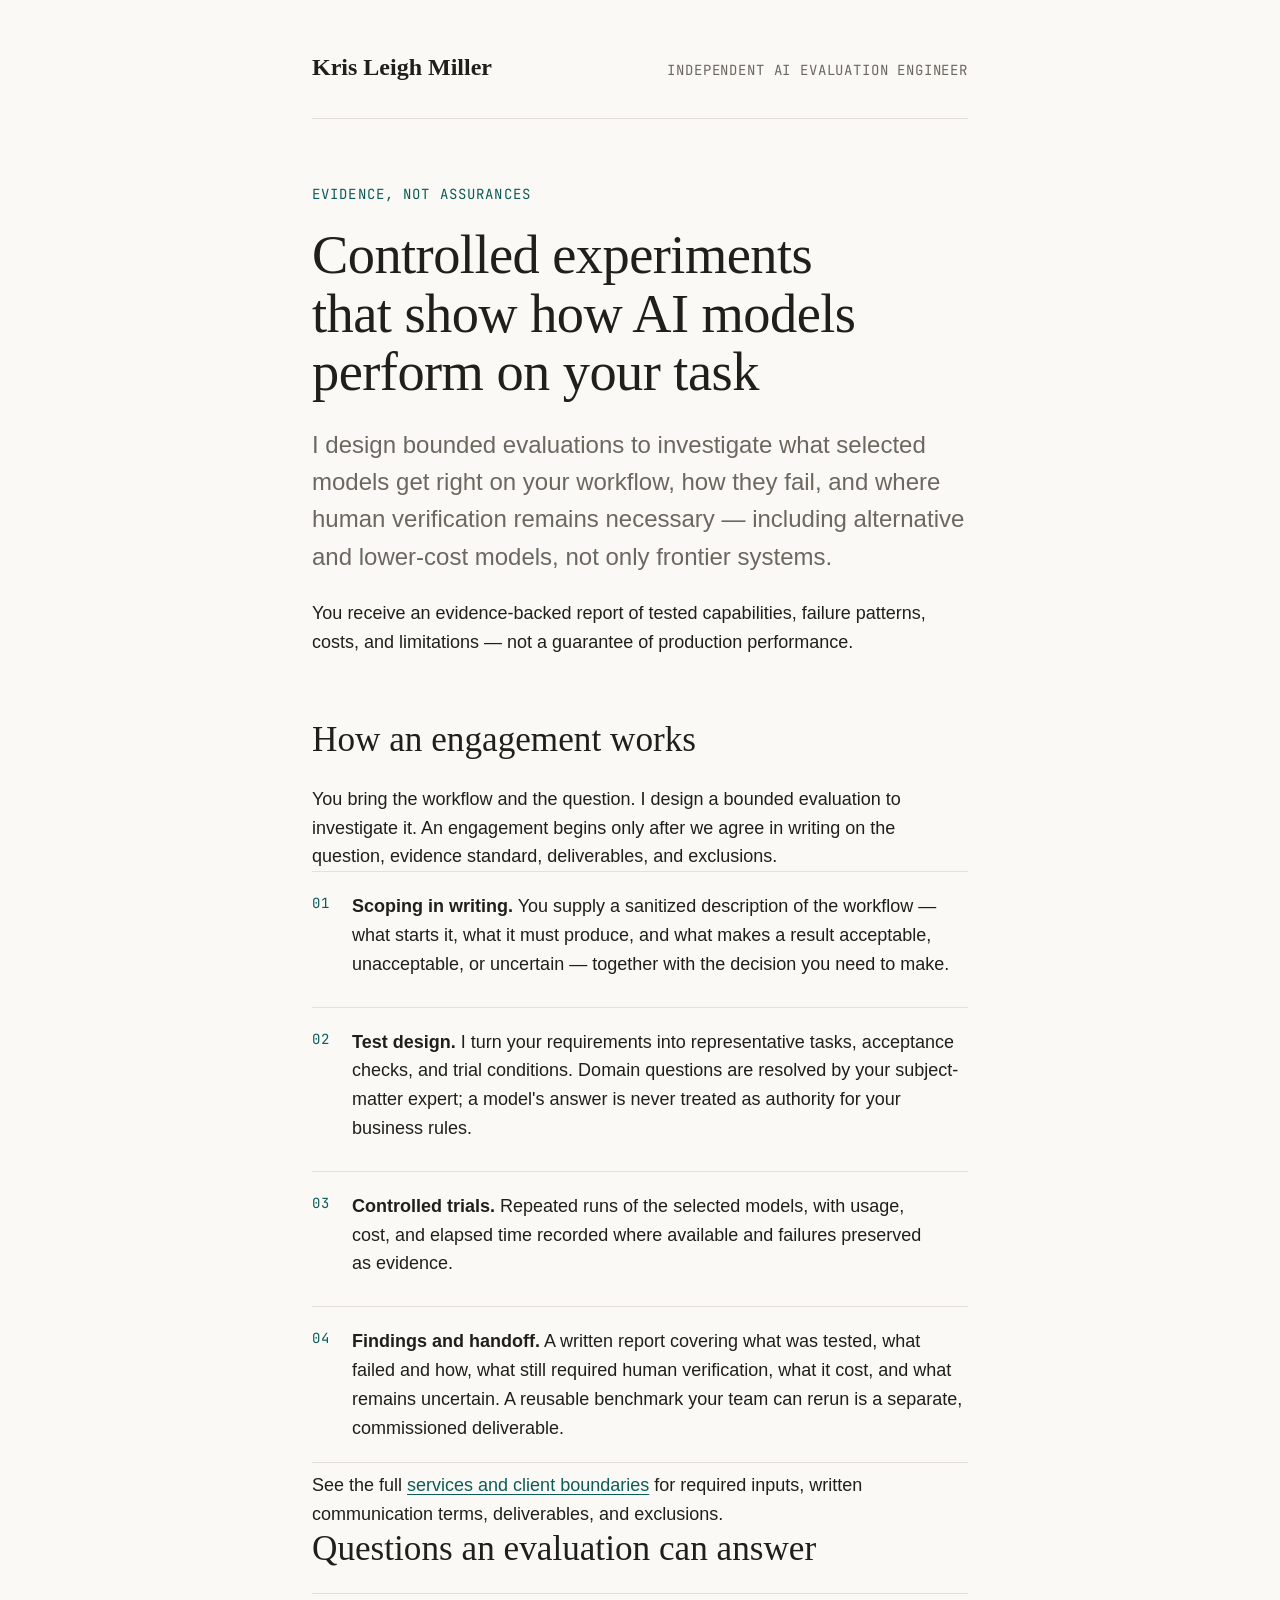
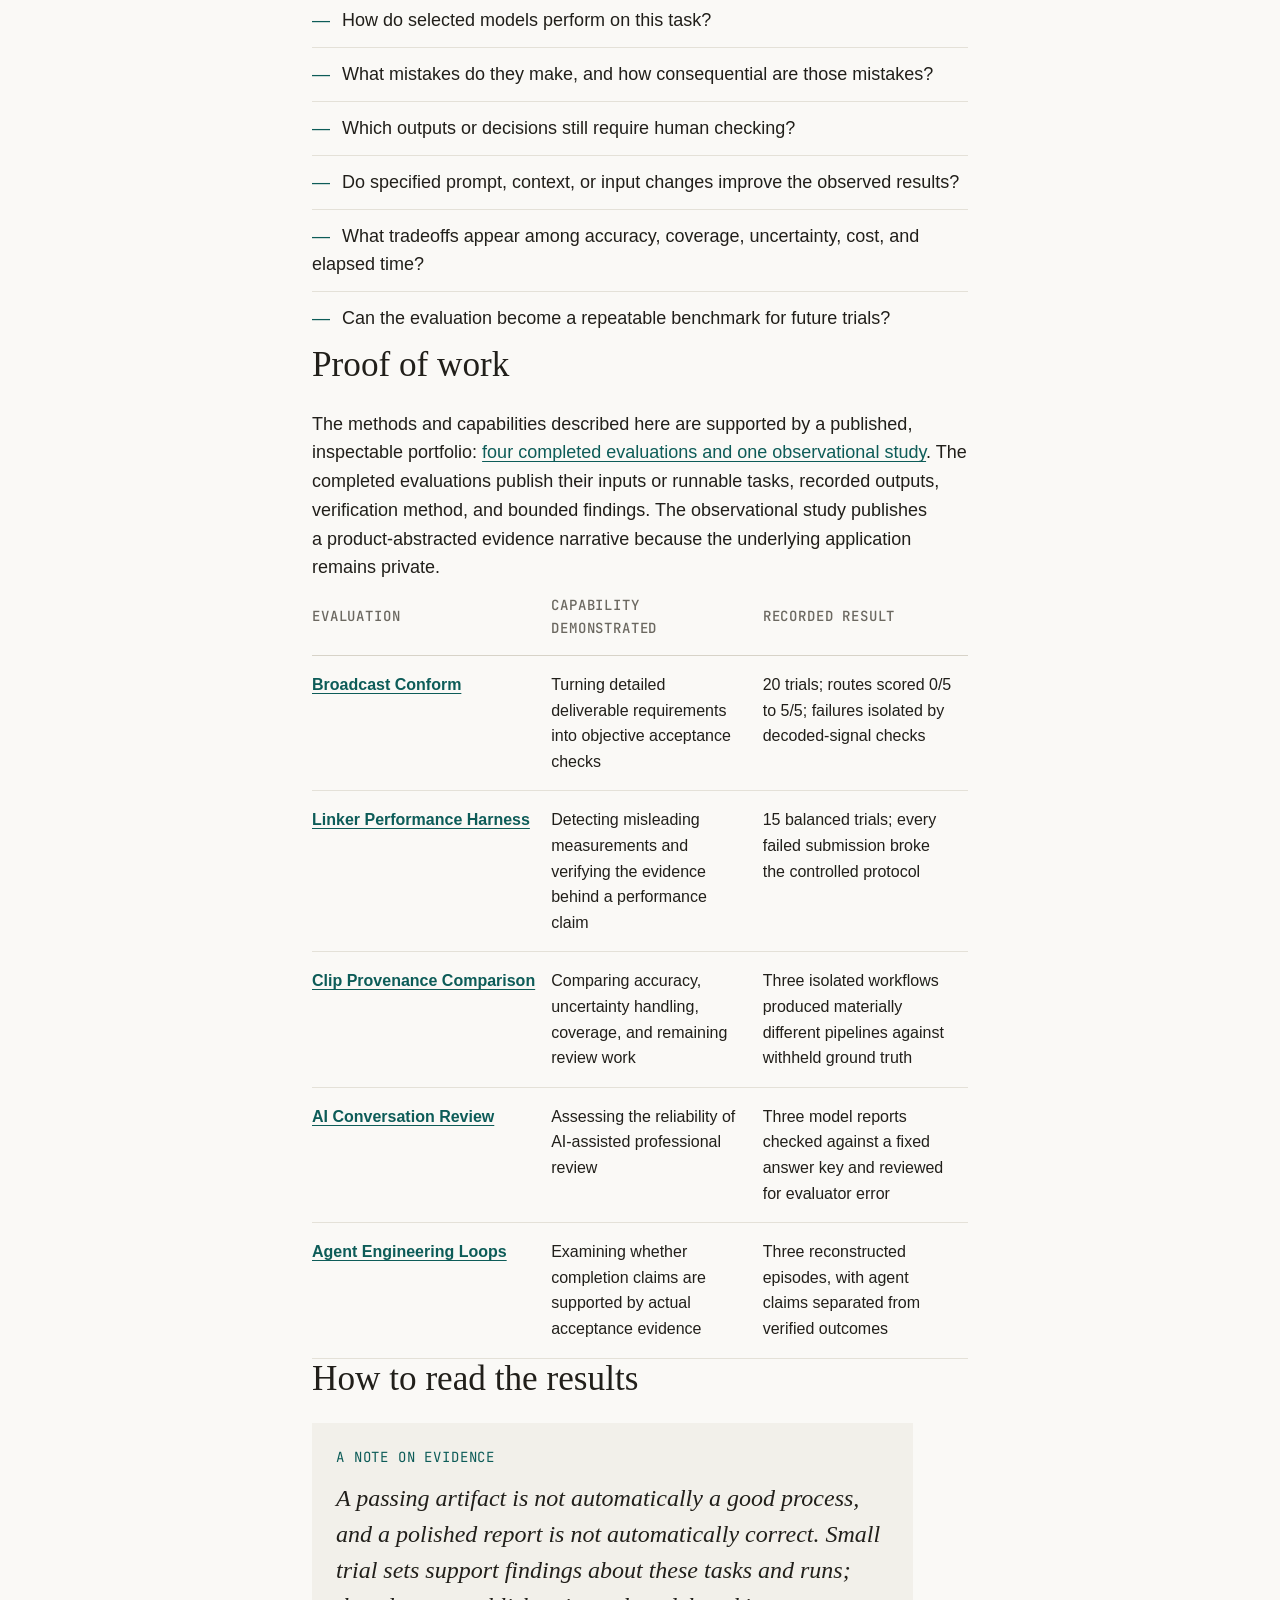
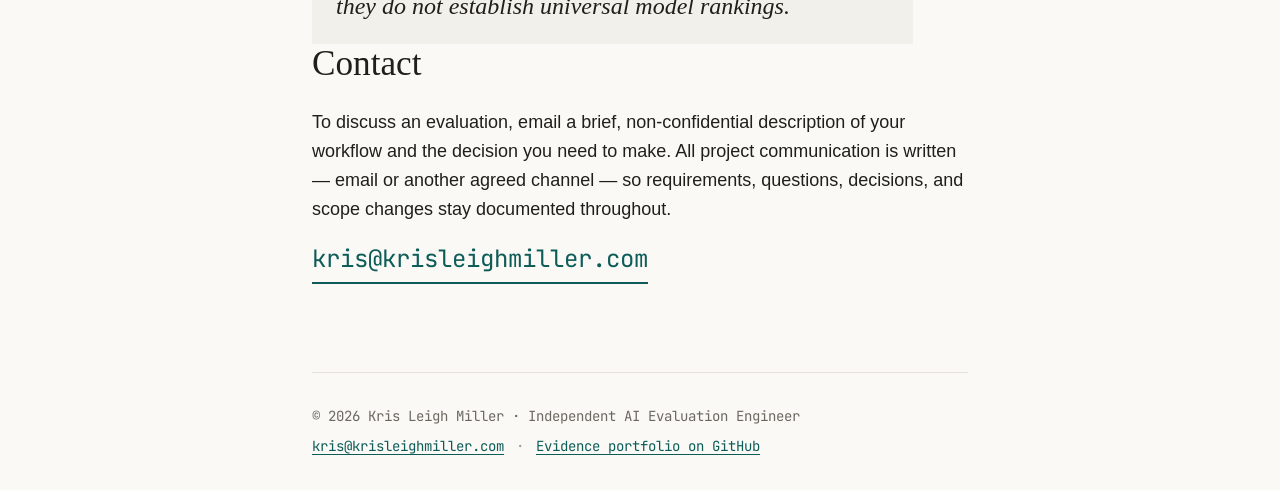
==== index.html @ 9c2b2c2c "Add Jekyll portfolio landing page" ====
<!DOCTYPE html>
<html lang="en">
<head>
  <meta charset="utf-8">
  <meta name="viewport" content="width=device-width, initial-scale=1">
  <title>Kris Leigh Miller</title>
  <meta name="description" content="Independent AI evaluation engineer. Controlled experiments that show how AI models perform on your specific task: what they get right, how they fail, and where human verification remains necessary.">
  <meta property="og:title" content="Kris Leigh Miller — Independent AI Evaluation Engineer">
  <meta property="og:description" content="Independent AI evaluation engineer. Controlled experiments that show how AI models perform on your specific task: what they get right, how they fail, and where human verification remains necessary.">
  <meta property="og:type" content="website">
  <meta property="og:url" content="https://krisleighmiller.com">
  <link rel="icon" href="data:image/svg+xml,%3Csvg xmlns='http://www.w3.org/2000/svg' viewBox='0 0 16 16'%3E%3Crect width='16' height='16' rx='3' fill='%230d5c58'/%3E%3Cpath d='M4 8.2l2.6 2.6L12 5.4' stroke='%23faf9f6' stroke-width='1.8' fill='none' stroke-linecap='round' stroke-linejoin='round'/%3E%3C/svg%3E">
  <link rel="preconnect" href="https://api.fontshare.com">
  <link rel="preconnect" href="https://fonts.googleapis.com">
  <link rel="preconnect" href="https://fonts.gstatic.com" crossorigin>
  <link href="https://api.fontshare.com/v2/css?f[]=boska@400,500,600&f[]=satoshi@400,500,700&display=swap" rel="stylesheet">
  <link href="https://fonts.googleapis.com/css2?family=JetBrains+Mono:wght@400;500&display=swap" rel="stylesheet">
  <link rel="stylesheet" href="assets/css/style.css">
  <script type="application/ld+json">
  {
    "@context": "https://schema.org",
    "@type": "Person",
    "name": "Kris Leigh Miller",
    "jobTitle": "Independent AI Evaluation Engineer",
    "url": "https://krisleighmiller.com",
    "sameAs": "https://github.com/krisleighmiller"
  }
  </script>
</head>
<body>
  <a class="skip-link" href="#main">Skip to content</a>
  <div class="container">
    <header class="site-header">
      <p class="site-name">Kris Leigh Miller</p>
      <p class="site-role">Independent AI Evaluation Engineer</p>
    </header>

    <main id="main">
      <section class="hero">
<p class="eyebrow">Evidence, not assurances</p>

<h1>Controlled experiments that show how AI models perform on your task</h1>
<p class="lede">I design bounded evaluations to investigate what selected models get right on your workflow, how they fail, and where human verification remains necessary — including alternative and lower-cost models, not only frontier systems.</p>

<p class="note">You receive an evidence-backed report of tested capabilities, failure patterns, costs, and limitations — not a guarantee of production performance.</p>
</section>

<h2>How an engagement works</h2>
<p>You bring the workflow and the question. I design a bounded evaluation to investigate it. An engagement begins only after we agree in writing on the question, evidence standard, deliverables, and exclusions.</p>
<ol>
<li><p><strong>Scoping in writing.</strong> You supply a sanitized description of the workflow — what starts it, what it must produce, and what makes a result acceptable, unacceptable, or uncertain — together with the decision you need to make.</p>
</li>
<li><p><strong>Test design.</strong> I turn your requirements into representative tasks, acceptance checks, and trial conditions. Domain questions are resolved by your subject-matter expert; a model&#39;s answer is never treated as authority for your business rules.</p>
</li>
<li><p><strong>Controlled trials.</strong> Repeated runs of the selected models, with usage, cost, and elapsed time recorded where available and failures preserved as evidence.</p>
</li>
<li><p><strong>Findings and handoff.</strong> A written report covering what was tested, what failed and how, what still required human verification, what it cost, and what remains uncertain. A reusable benchmark your team can rerun is a separate, commissioned deliverable.</p>
</li>
</ol>
<p>See the full <a href="https://github.com/krisleighmiller/kris-ai-evaluation-portfolio/blob/main/SERVICES.md">services and client boundaries</a> for required inputs, written communication terms, deliverables, and exclusions.</p>
<h2>Questions an evaluation can answer</h2>
<ul>
<li>How do selected models perform on this task?</li>
<li>What mistakes do they make, and how consequential are those mistakes?</li>
<li>Which outputs or decisions still require human checking?</li>
<li>Do specified prompt, context, or input changes improve the observed results?</li>
<li>What tradeoffs appear among accuracy, coverage, uncertainty, cost, and elapsed time?</li>
<li>Can the evaluation become a repeatable benchmark for future trials?</li>
</ul>
<h2>Proof of work</h2>
<p>The methods and capabilities described here are supported by a published, inspectable portfolio: <a href="https://github.com/krisleighmiller/kris-ai-evaluation-portfolio">four completed evaluations and one observational study</a>. The completed evaluations publish their inputs or runnable tasks, recorded outputs, verification method, and bounded findings. The observational study publishes a product-abstracted evidence narrative because the underlying application remains private.</p>
<div class="table-scroll">
<table class="evidence">
<thead>
<tr>
<th>Evaluation</th>
<th>Capability demonstrated</th>
<th>Recorded result</th>
</tr>
</thead>
<tbody><tr>
<td><a href="https://github.com/krisleighmiller/kris-ai-evaluation-portfolio/tree/main/case-studies/broadcast-conform">Broadcast Conform</a></td>
<td>Turning detailed deliverable requirements into objective acceptance checks</td>
<td>20 trials; routes scored 0/5 to 5/5; failures isolated by decoded-signal checks</td>
</tr>
<tr>
<td><a href="https://github.com/krisleighmiller/kris-ai-evaluation-portfolio/tree/main/case-studies/linker-performance-harness">Linker Performance Harness</a></td>
<td>Detecting misleading measurements and verifying the evidence behind a performance claim</td>
<td>15 balanced trials; every failed submission broke the controlled protocol</td>
</tr>
<tr>
<td><a href="https://github.com/krisleighmiller/kris-ai-evaluation-portfolio/tree/main/case-studies/clip-provenance-comparison">Clip Provenance Comparison</a></td>
<td>Comparing accuracy, uncertainty handling, coverage, and remaining review work</td>
<td>Three isolated workflows produced materially different pipelines against withheld ground truth</td>
</tr>
<tr>
<td><a href="https://github.com/krisleighmiller/kris-ai-evaluation-portfolio/tree/main/case-studies/conversation-quality-comparison">AI Conversation Review</a></td>
<td>Assessing the reliability of AI-assisted professional review</td>
<td>Three model reports checked against a fixed answer key and reviewed for evaluator error</td>
</tr>
<tr>
<td><a href="https://github.com/krisleighmiller/kris-ai-evaluation-portfolio/tree/main/case-studies/agent-engineering-loops">Agent Engineering Loops</a></td>
<td>Examining whether completion claims are supported by actual acceptance evidence</td>
<td>Three reconstructed episodes, with agent claims separated from verified outcomes</td>
</tr>
</tbody></table>

</div>

<h2>How to read the results</h2>
<blockquote>
<p><span class="quote-label">A note on evidence</span></p>
<p>A passing artifact is not automatically a good process, and a polished report is not automatically correct. Small trial sets support findings about these tasks and runs; they do not establish universal model rankings.</p>
</blockquote>
<h2>Contact</h2>
<p>To discuss an evaluation, email a brief, non-confidential description of your workflow and the decision you need to make. All project communication is written — email or another agreed channel — so requirements, questions, decisions, and scope changes stay documented throughout.</p>
<p><a class="contact-email" href="mailto:kris@krisleighmiller.com">kris@krisleighmiller.com</a></p>

    </main>

    <footer class="site-footer">
      <p>&copy; 2026 Kris Leigh Miller &middot; Independent AI Evaluation Engineer</p>
      <p class="footer-links">
        <a href="mailto:kris@krisleighmiller.com">kris@krisleighmiller.com</a>
        <span aria-hidden="true">&middot;</span>
        <a href="https://github.com/krisleighmiller/kris-ai-evaluation-portfolio" rel="noopener">Evidence portfolio on GitHub</a>
      </p>
    </footer>
  </div>
</html>
---- assets/css/style.css ----
/* ============================================================
   Kris Leigh Miller — AI Evaluation
   Paper-and-ink report aesthetic: warm paper surface, ink text,
   one deep teal accent, serif display + mono labels.
   ============================================================ */

/* --- Design tokens --- */
:root {
  /* Surfaces — warm paper */
  --color-bg: #faf9f6;
  --color-surface: #f2f0ea;
  --color-divider: #e4e1d8;
  --color-border: #d7d3c8;

  /* Text — ink */
  --color-text: #211f1a;
  --color-text-muted: #6b6860;
  --color-text-faint: #a09d93;

  /* Accent — verification teal */
  --color-primary: #0d5c58;
  --color-primary-hover: #0a4744;

  /* Type scale */
  --text-xs: clamp(0.75rem, 0.7rem + 0.25vw, 0.875rem);
  --text-sm: clamp(0.875rem, 0.8rem + 0.35vw, 1rem);
  --text-base: clamp(1rem, 0.95rem + 0.25vw, 1.125rem);
  --text-lg: clamp(1.125rem, 1rem + 0.75vw, 1.5rem);
  --text-xl: clamp(1.5rem, 1.2rem + 1.25vw, 2.25rem);
  --text-2xl: clamp(2rem, 1.4rem + 2.5vw, 3.5rem);

  /* 4px spacing system */
  --space-1: 0.25rem;
  --space-2: 0.5rem;
  --space-3: 0.75rem;
  --space-4: 1rem;
  --space-5: 1.25rem;
  --space-6: 1.5rem;
  --space-8: 2rem;
  --space-10: 2.5rem;
  --space-12: 3rem;
  --space-16: 4rem;
  --space-20: 5rem;

  /* Fonts */
  --font-display: 'Boska', 'Iowan Old Style', Georgia, serif;
  --font-body: 'Satoshi', 'Helvetica Neue', sans-serif;
  --font-mono: 'JetBrains Mono', 'SFMono-Regular', Menlo, monospace;

  /* Motion */
  --transition-interactive: 180ms cubic-bezier(0.16, 1, 0.3, 1);
}

/* --- Base stylesheet --- */
*,
*::before,
*::after {
  box-sizing: border-box;
  margin: 0;
  padding: 0;
}

html {
  -webkit-text-size-adjust: none;
  text-size-adjust: none;
  -webkit-font-smoothing: antialiased;
  -moz-osx-font-smoothing: grayscale;
  text-rendering: optimizeLegibility;
  scroll-behavior: smooth;
  scroll-padding-top: var(--space-16);
}

body {
  min-height: 100dvh;
  line-height: 1.6;
  font-family: var(--font-body);
  font-size: var(--text-base);
  color: var(--color-text);
  background-color: var(--color-bg);
}

img, svg, video, canvas { display: block; max-width: 100%; }

ul[role='list'], ol[role='list'] { list-style: none; }

input, button, textarea, select { font: inherit; color: inherit; }

h1, h2, h3, h4, h5, h6 {
  text-wrap: balance;
  line-height: 1.15;
  font-weight: 500;
}

p, li, figcaption { text-wrap: pretty; }

::selection {
  background: color-mix(in oklab, var(--color-primary) 22%, transparent);
  color: var(--color-text);
}

:focus-visible {
  outline: 2px solid var(--color-primary);
  outline-offset: 3px;
}

@media (prefers-reduced-motion: reduce) {
  *, *::before, *::after {
    animation-duration: 0.01ms !important;
    animation-iteration-count: 1 !important;
    transition-duration: 0.01ms !important;
    scroll-behavior: auto !important;
  }
}

a {
  color: var(--color-primary);
  text-decoration-thickness: 1px;
  text-underline-offset: 3px;
  transition: color var(--transition-interactive);
}
a:hover { color: var(--color-primary-hover); }

.skip-link {
  position: absolute;
  left: -9999px;
  top: var(--space-2);
  background: var(--color-bg);
  color: var(--color-primary);
  padding: var(--space-2) var(--space-4);
  border: 1px solid var(--color-border);
  z-index: 100;
  font-size: var(--text-sm);
}
.skip-link:focus { left: var(--space-4); }

/* --- Layout --- */
.container {
  max-width: 46rem;
  margin-inline: auto;
  padding-inline: clamp(var(--space-5), 5vw, var(--space-10));
}

.site-header {
  display: flex;
  flex-wrap: wrap;
  justify-content: space-between;
  align-items: baseline;
  gap: var(--space-2) var(--space-6);
  padding-block: var(--space-12) var(--space-8);
  border-bottom: 1px solid var(--color-divider);
}

.site-name {
  font-family: var(--font-display);
  font-size: var(--text-lg);
  font-weight: 600;
}

.site-role {
  font-family: var(--font-mono);
  font-size: var(--text-xs);
  letter-spacing: 0.06em;
  text-transform: uppercase;
  color: var(--color-text-muted);
}

main { padding-block: var(--space-16) var(--space-16); }

section { margin-block-end: var(--space-16); }

/* --- Hero --- */
.hero { margin-block-end: var(--space-16); }

.hero .eyebrow {
  font-family: var(--font-mono);
  font-size: var(--text-xs);
  letter-spacing: 0.08em;
  text-transform: uppercase;
  color: var(--color-primary);
  margin-block-end: var(--space-5);
}

.hero h1 {
  font-family: var(--font-display);
  font-size: var(--text-2xl);
  font-weight: 500;
  line-height: 1.08;
  letter-spacing: -0.01em;
  margin-block-end: var(--space-6);
}

.hero .lede {
  font-size: var(--text-lg);
  line-height: 1.55;
  color: var(--color-text-muted);
  max-width: 58ch;
  margin-block-end: var(--space-6);
}

.hero .note {
  font-size: var(--text-base);
  max-width: 62ch;
}

/* --- Section headings --- */
h2 {
  font-family: var(--font-display);
  font-size: var(--text-xl);
  font-weight: 500;
  margin-block-end: var(--space-6);
}

/* --- Method steps (main ordered list) --- */
main ol {
  list-style: none;
  counter-reset: step;
}

main ol > li {
  counter-increment: step;
  position: relative;
  padding-block: var(--space-5);
  border-top: 1px solid var(--color-divider);
  padding-left: var(--space-10);
  margin-block-end: var(--space-2);
}

main ol > li:last-child { border-bottom: 1px solid var(--color-divider); }

main ol > li::before {
  content: counter(step, decimal-leading-zero);
  position: absolute;
  left: 0;
  top: var(--space-5);
  font-family: var(--font-mono);
  font-size: var(--text-xs);
  color: var(--color-primary);
  letter-spacing: 0.05em;
}

main ol strong { font-weight: 700; }

/* --- Question list (main unordered list) --- */
main ul { list-style: none; }
main ul > li {
  padding-block: var(--space-3);
  border-top: 1px solid var(--color-divider);
}
main ul > li::before {
  content: "—";
  color: var(--color-primary);
  margin-right: var(--space-3);
}

/* --- Evidence table --- */
.table-scroll { overflow-x: auto; }

table.evidence {
  width: 100%;
  border-collapse: collapse;
  font-size: var(--text-sm);
  min-width: 30rem;
}

table.evidence th {
  font-family: var(--font-mono);
  font-size: var(--text-xs);
  font-weight: 500;
  letter-spacing: 0.06em;
  text-transform: uppercase;
  color: var(--color-text-muted);
  text-align: left;
  padding: var(--space-3) var(--space-4) var(--space-4) 0;
  border-bottom: 1px solid var(--color-border);
}

table.evidence td {
  padding: var(--space-4) var(--space-4) var(--space-4) 0;
  border-bottom: 1px solid var(--color-divider);
  vertical-align: top;
}

table.evidence td:first-child { white-space: nowrap; font-weight: 700; }

/* --- Pull quote --- */
blockquote {
  background: var(--color-surface);
  padding: var(--space-6) var(--space-6) var(--space-5);
  max-width: 60ch;
}

blockquote p {
  font-family: var(--font-display);
  font-size: var(--text-lg);
  font-style: italic;
  line-height: 1.5;
}

blockquote .quote-label {
  display: block;
  font-family: var(--font-mono);
  font-style: normal;
  font-size: var(--text-xs);
  letter-spacing: 0.06em;
  text-transform: uppercase;
  color: var(--color-primary);
  margin-block-end: var(--space-3);
}

/* --- Contact --- */
.contact-email {
  display: inline-block;
  font-family: var(--font-mono);
  font-size: var(--text-lg);
  color: var(--color-primary);
  text-decoration: none;
  border-bottom: 2px solid var(--color-primary);
  padding-block-end: var(--space-1);
  margin-block: var(--space-4) var(--space-6);
}

.contact-email:hover { color: var(--color-primary-hover); border-color: var(--color-primary-hover); }

/* --- Footer --- */
.site-footer {
  border-top: 1px solid var(--color-divider);
  padding-block: var(--space-8);
  font-family: var(--font-mono);
  font-size: var(--text-xs);
  color: var(--color-text-muted);
}

.footer-links {
  margin-block-start: var(--space-2);
  display: flex;
  flex-wrap: wrap;
  gap: var(--space-2) var(--space-3);
}

.footer-links span { color: var(--color-text-faint); }

/* --- Mobile --- */
@media (max-width: 34rem) {
  .site-header { flex-direction: column; align-items: flex-start; gap: var(--space-1); }
  main { padding-block: var(--space-10) var(--space-12); }
  .hero h1 { font-size: clamp(1.75rem, 6vw, 2.5rem); }
}
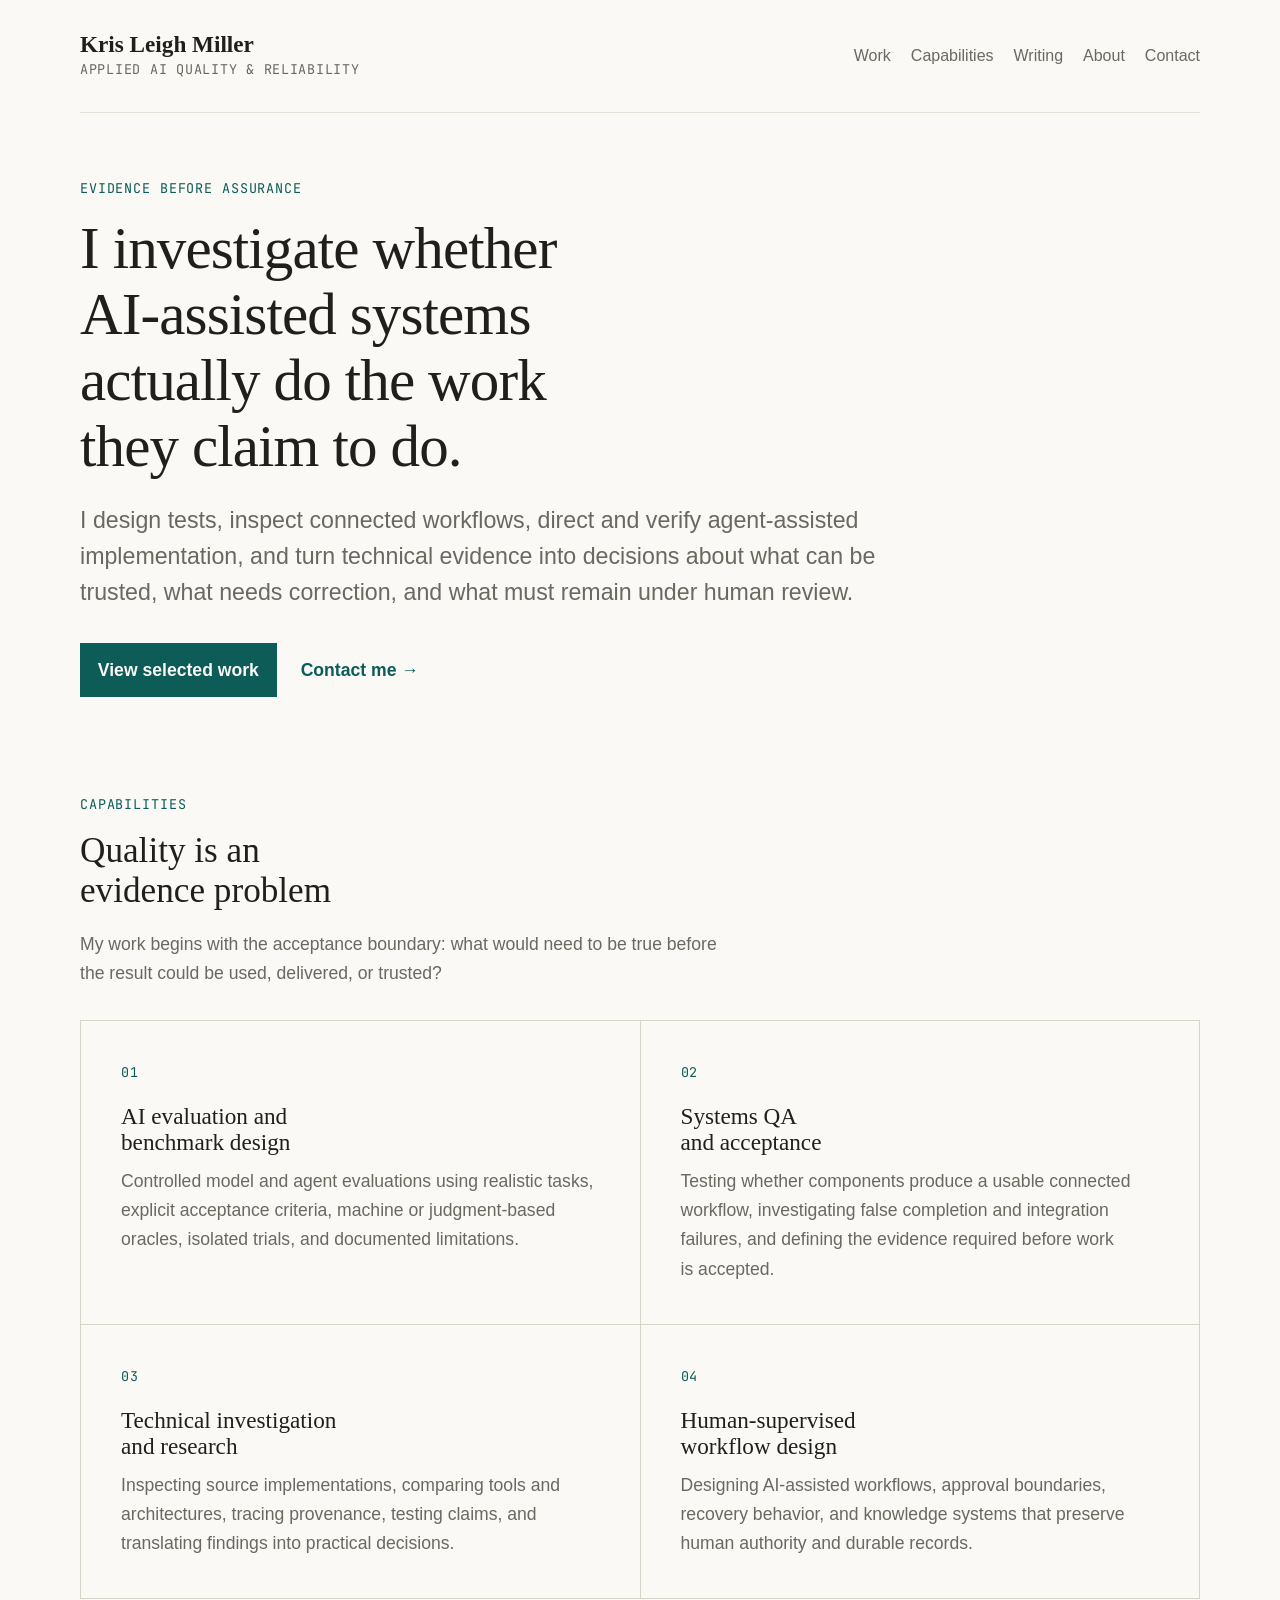
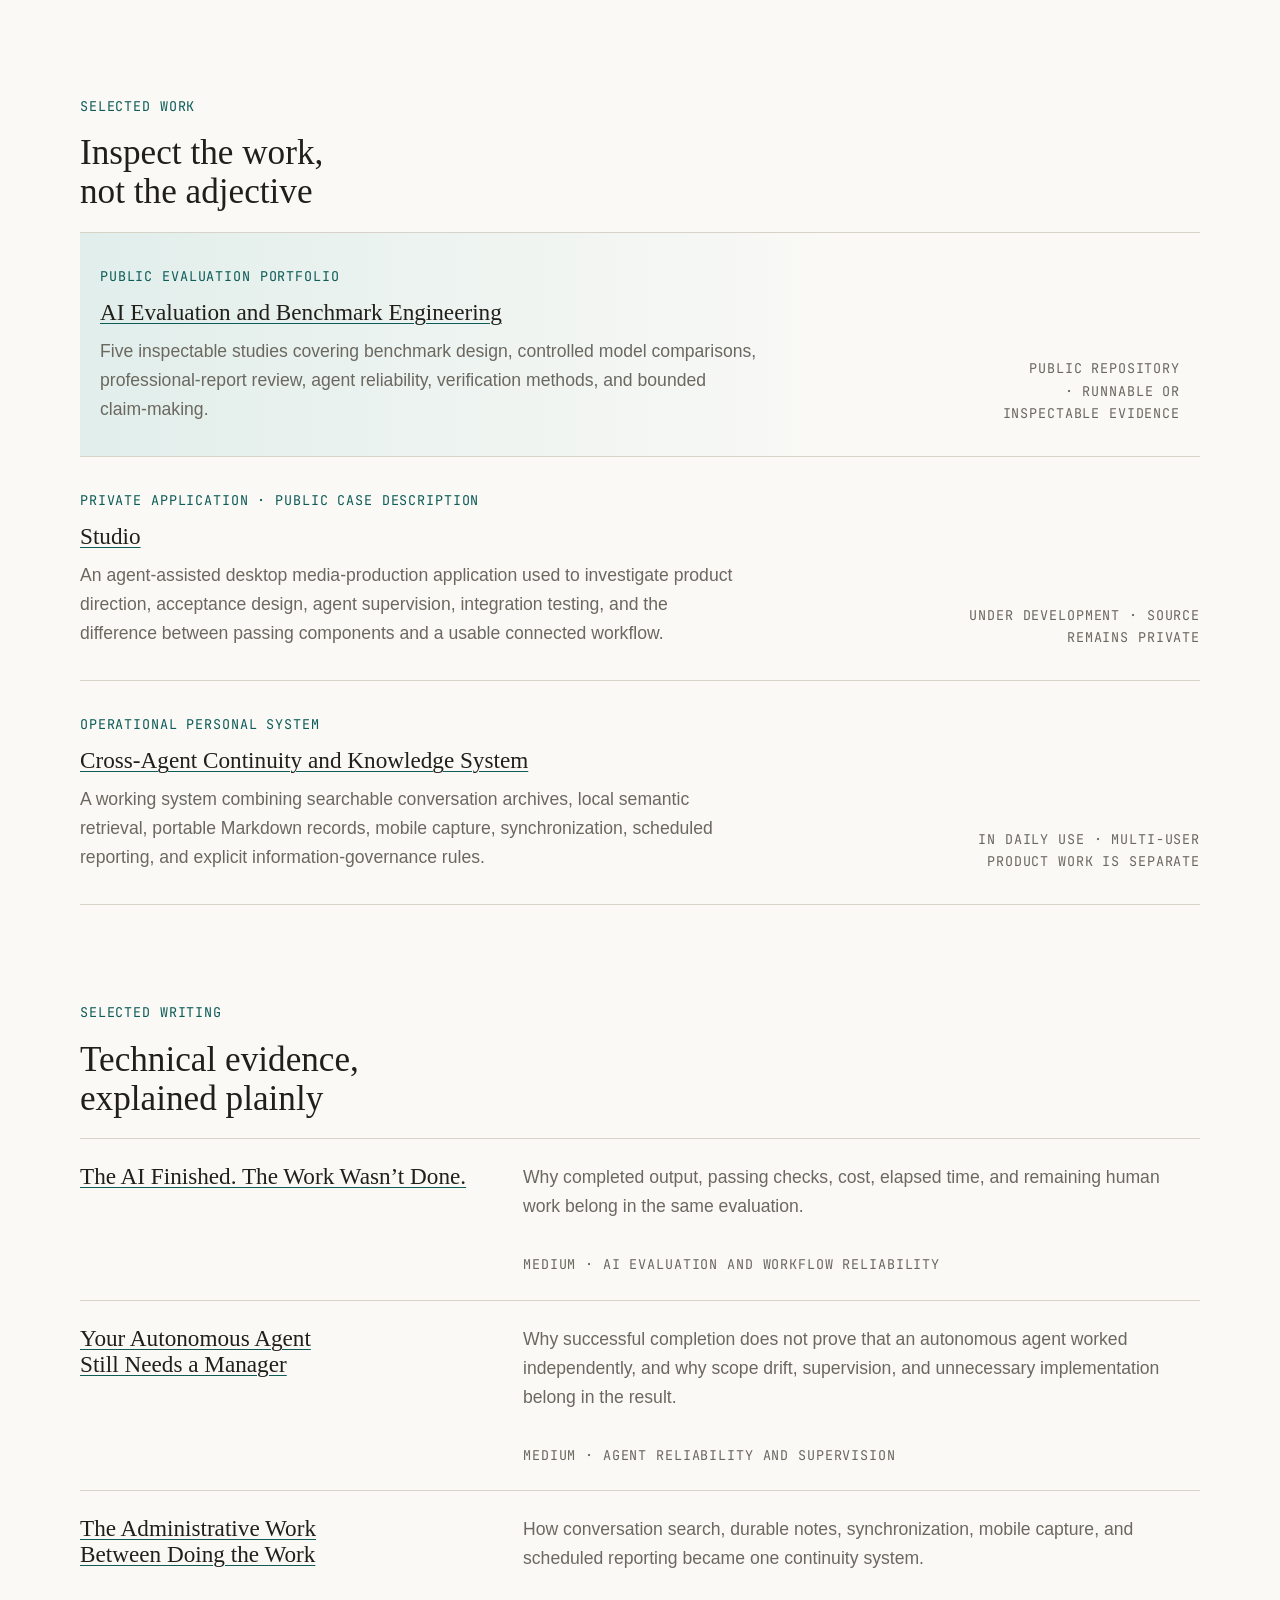
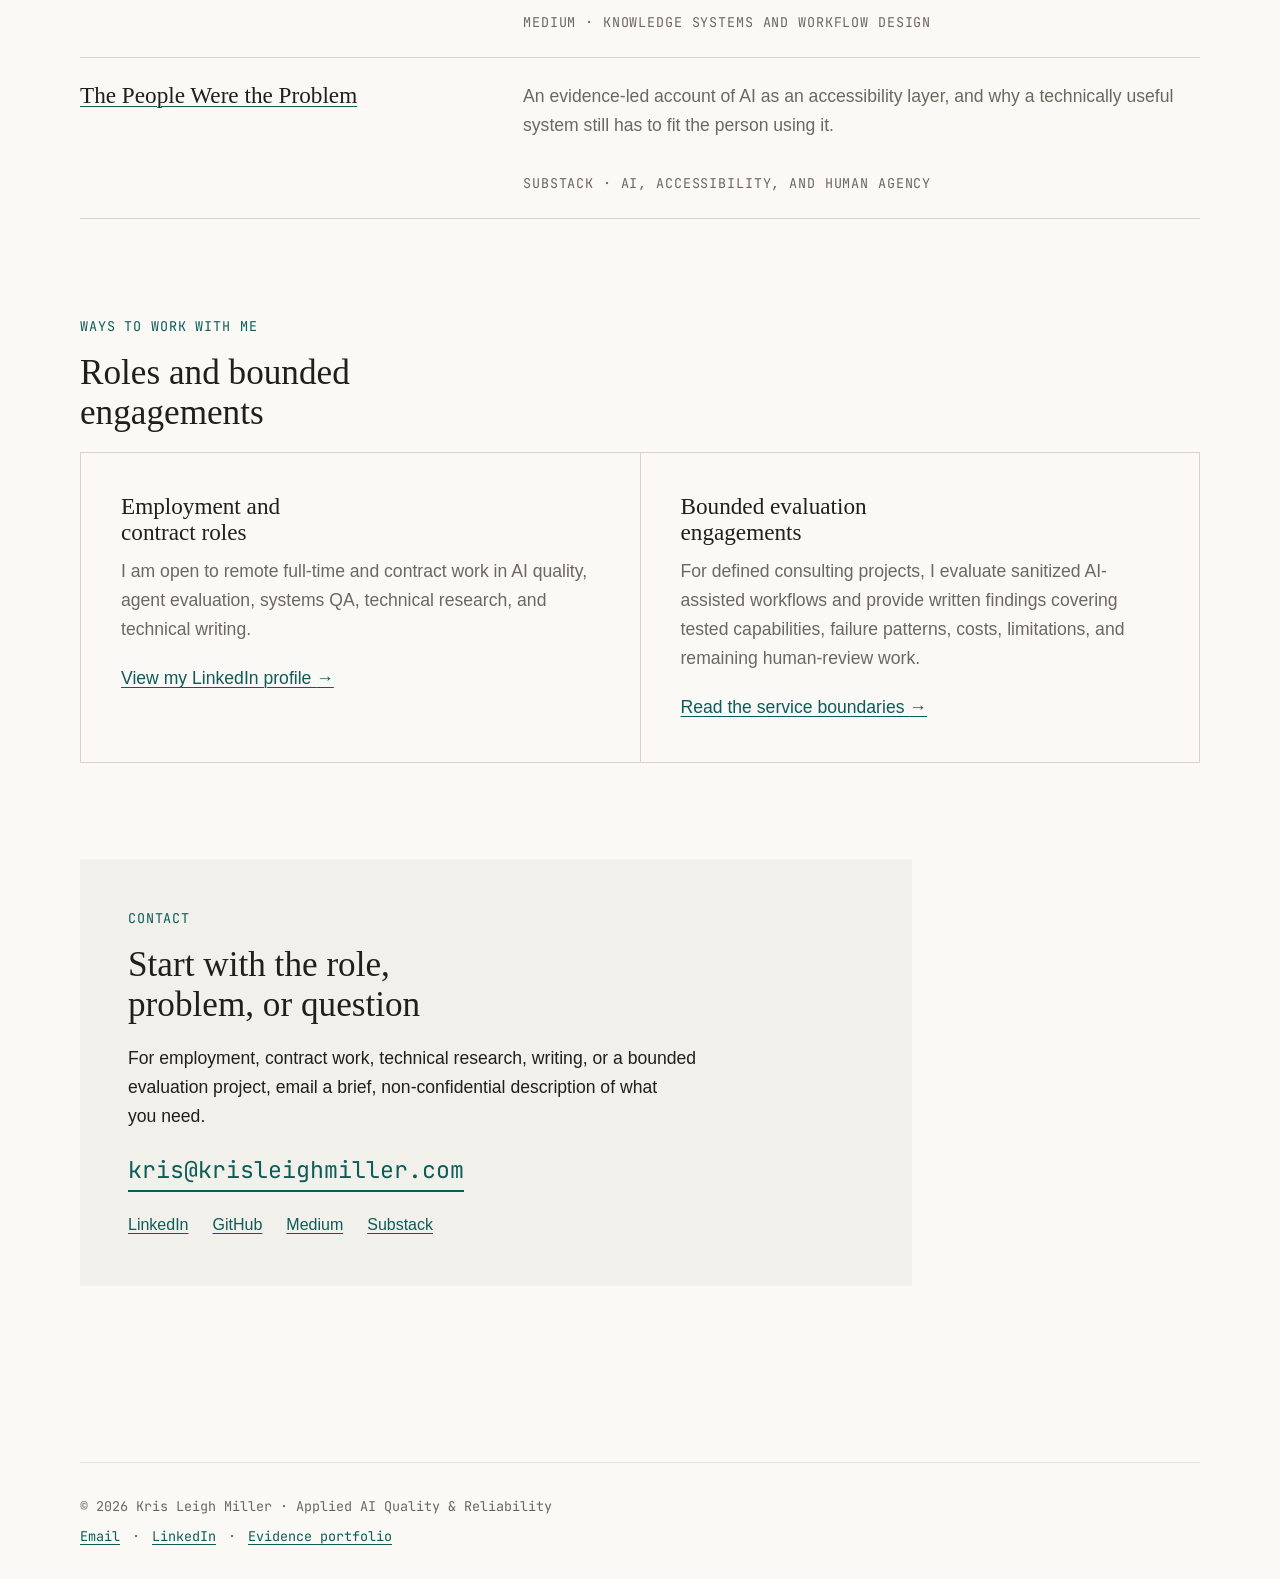
==== commit 122b7292: "feat: broaden portfolio into professional evidence site" ====
--- a/index.html
+++ b/index.html
@@ -3,27 +3,47 @@
 <head>
   <meta charset="utf-8">
   <meta name="viewport" content="width=device-width, initial-scale=1">
-  <title>Kris Leigh Miller</title>
-  <meta name="description" content="Independent AI evaluation engineer. Controlled experiments that show how AI models perform on your specific task: what they get right, how they fail, and where human verification remains necessary.">
-  <meta property="og:title" content="Kris Leigh Miller — Independent AI Evaluation Engineer">
-  <meta property="og:description" content="Independent AI evaluation engineer. Controlled experiments that show how AI models perform on your specific task: what they get right, how they fail, and where human verification remains necessary.">
+  <title>Kris Leigh Miller | Applied AI Quality &amp; Reliability</title>
+  <meta name="description" content="Applied AI quality, agent evaluation, systems QA, technical research, and human-supervised workflow design by Kris Leigh Miller.">
+  <link rel="canonical" href="https://krisleighmiller.com/">
+  <meta property="og:title" content="Kris Leigh Miller | Applied AI Quality &amp; Reliability">
+  <meta property="og:description" content="I investigate whether AI-assisted systems actually do the work they claim to do.">
   <meta property="og:type" content="website">
-  <meta property="og:url" content="https://krisleighmiller.com">
+  <meta property="og:url" content="https://krisleighmiller.com/">
+  <meta property="og:image" content="https://krisleighmiller.com/assets/images/portfolio-thumbnail.png">
+  <meta property="og:image:width" content="1200">
+  <meta property="og:image:height" content="630">
+  <meta property="og:image:alt" content="Kris Leigh Miller — Applied AI Quality and Reliability">
+  <meta name="twitter:card" content="summary_large_image">
+  <meta name="twitter:image" content="https://krisleighmiller.com/assets/images/portfolio-thumbnail.png">
   <link rel="icon" href="data:image/svg+xml,%3Csvg xmlns='http://www.w3.org/2000/svg' viewBox='0 0 16 16'%3E%3Crect width='16' height='16' rx='3' fill='%230d5c58'/%3E%3Cpath d='M4 8.2l2.6 2.6L12 5.4' stroke='%23faf9f6' stroke-width='1.8' fill='none' stroke-linecap='round' stroke-linejoin='round'/%3E%3C/svg%3E">
   <link rel="preconnect" href="https://api.fontshare.com">
   <link rel="preconnect" href="https://fonts.googleapis.com">
   <link rel="preconnect" href="https://fonts.gstatic.com" crossorigin>
-  <link href="https://api.fontshare.com/v2/css?f[]=boska@400,500,600&f[]=satoshi@400,500,700&display=swap" rel="stylesheet">
-  <link href="https://fonts.googleapis.com/css2?family=JetBrains+Mono:wght@400;500&display=swap" rel="stylesheet">
+  <link href="https://api.fontshare.com/v2/css?f[]=boska@400,500,600&amp;f[]=satoshi@400,500,700&amp;display=swap" rel="stylesheet">
+  <link href="https://fonts.googleapis.com/css2?family=JetBrains+Mono:wght@400;500&amp;display=swap" rel="stylesheet">
   <link rel="stylesheet" href="assets/css/style.css">
   <script type="application/ld+json">
   {
     "@context": "https://schema.org",
     "@type": "Person",
     "name": "Kris Leigh Miller",
-    "jobTitle": "Independent AI Evaluation Engineer",
-    "url": "https://krisleighmiller.com",
-    "sameAs": "https://github.com/krisleighmiller"
+    "jobTitle": "Applied AI Quality & Reliability Specialist",
+    "url": "https://krisleighmiller.com/",
+    "sameAs": [
+      "https://www.linkedin.com/in/krisleighmiller/",
+      "https://github.com/krisleighmiller",
+      "https://medium.com/@krisleighmiller"
+    ],
+    "knowsAbout": [
+      "AI quality assurance",
+      "agent evaluation",
+      "benchmark design",
+      "acceptance testing",
+      "systems analysis",
+      "technical research",
+      "human-in-the-loop systems"
+    ]
   }
   </script>
 </head>
@@ -31,100 +51,160 @@
   <a class="skip-link" href="#main">Skip to content</a>
   <div class="container">
     <header class="site-header">
-      <p class="site-name">Kris Leigh Miller</p>
-      <p class="site-role">Independent AI Evaluation Engineer</p>
+      <a class="site-brand" href="/" aria-label="Kris Leigh Miller, home">
+        <span class="site-name">Kris Leigh Miller</span>
+        <span class="site-role">Applied AI Quality &amp; Reliability</span>
+      </a>
+      <nav class="site-nav" aria-label="Primary navigation">
+        <a href="#work">Work</a>
+        <a href="#capabilities">Capabilities</a>
+        <a href="#writing">Writing</a>
+        <a href="about.html">About</a>
+        <a href="#contact">Contact</a>
+      </nav>
     </header>
 
     <main id="main">
       <section class="hero">
-<p class="eyebrow">Evidence, not assurances</p>
-
-<h1>Controlled experiments that show how AI models perform on your task</h1>
-<p class="lede">I design bounded evaluations to investigate what selected models get right on your workflow, how they fail, and where human verification remains necessary — including alternative and lower-cost models, not only frontier systems.</p>
-
-<p class="note">You receive an evidence-backed report of tested capabilities, failure patterns, costs, and limitations — not a guarantee of production performance.</p>
-</section>
-
-<h2>How an engagement works</h2>
-<p>You bring the workflow and the question. I design a bounded evaluation to investigate it. An engagement begins only after we agree in writing on the question, evidence standard, deliverables, and exclusions.</p>
-<ol>
-<li><p><strong>Scoping in writing.</strong> You supply a sanitized description of the workflow — what starts it, what it must produce, and what makes a result acceptable, unacceptable, or uncertain — together with the decision you need to make.</p>
-</li>
-<li><p><strong>Test design.</strong> I turn your requirements into representative tasks, acceptance checks, and trial conditions. Domain questions are resolved by your subject-matter expert; a model&#39;s answer is never treated as authority for your business rules.</p>
-</li>
-<li><p><strong>Controlled trials.</strong> Repeated runs of the selected models, with usage, cost, and elapsed time recorded where available and failures preserved as evidence.</p>
-</li>
-<li><p><strong>Findings and handoff.</strong> A written report covering what was tested, what failed and how, what still required human verification, what it cost, and what remains uncertain. A reusable benchmark your team can rerun is a separate, commissioned deliverable.</p>
-</li>
-</ol>
-<p>See the full <a href="https://github.com/krisleighmiller/kris-ai-evaluation-portfolio/blob/main/SERVICES.md">services and client boundaries</a> for required inputs, written communication terms, deliverables, and exclusions.</p>
-<h2>Questions an evaluation can answer</h2>
-<ul>
-<li>How do selected models perform on this task?</li>
-<li>What mistakes do they make, and how consequential are those mistakes?</li>
-<li>Which outputs or decisions still require human checking?</li>
-<li>Do specified prompt, context, or input changes improve the observed results?</li>
-<li>What tradeoffs appear among accuracy, coverage, uncertainty, cost, and elapsed time?</li>
-<li>Can the evaluation become a repeatable benchmark for future trials?</li>
-</ul>
-<h2>Proof of work</h2>
-<p>The methods and capabilities described here are supported by a published, inspectable portfolio: <a href="https://github.com/krisleighmiller/kris-ai-evaluation-portfolio">four completed evaluations and one observational study</a>. The completed evaluations publish their inputs or runnable tasks, recorded outputs, verification method, and bounded findings. The observational study publishes a product-abstracted evidence narrative because the underlying application remains private.</p>
-<div class="table-scroll">
-<table class="evidence">
-<thead>
-<tr>
-<th>Evaluation</th>
-<th>Capability demonstrated</th>
-<th>Recorded result</th>
-</tr>
-</thead>
-<tbody><tr>
-<td><a href="https://github.com/krisleighmiller/kris-ai-evaluation-portfolio/tree/main/case-studies/broadcast-conform">Broadcast Conform</a></td>
-<td>Turning detailed deliverable requirements into objective acceptance checks</td>
-<td>20 trials; routes scored 0/5 to 5/5; failures isolated by decoded-signal checks</td>
-</tr>
-<tr>
-<td><a href="https://github.com/krisleighmiller/kris-ai-evaluation-portfolio/tree/main/case-studies/linker-performance-harness">Linker Performance Harness</a></td>
-<td>Detecting misleading measurements and verifying the evidence behind a performance claim</td>
-<td>15 balanced trials; every failed submission broke the controlled protocol</td>
-</tr>
-<tr>
-<td><a href="https://github.com/krisleighmiller/kris-ai-evaluation-portfolio/tree/main/case-studies/clip-provenance-comparison">Clip Provenance Comparison</a></td>
-<td>Comparing accuracy, uncertainty handling, coverage, and remaining review work</td>
-<td>Three isolated workflows produced materially different pipelines against withheld ground truth</td>
-</tr>
-<tr>
-<td><a href="https://github.com/krisleighmiller/kris-ai-evaluation-portfolio/tree/main/case-studies/conversation-quality-comparison">AI Conversation Review</a></td>
-<td>Assessing the reliability of AI-assisted professional review</td>
-<td>Three model reports checked against a fixed answer key and reviewed for evaluator error</td>
-</tr>
-<tr>
-<td><a href="https://github.com/krisleighmiller/kris-ai-evaluation-portfolio/tree/main/case-studies/agent-engineering-loops">Agent Engineering Loops</a></td>
-<td>Examining whether completion claims are supported by actual acceptance evidence</td>
-<td>Three reconstructed episodes, with agent claims separated from verified outcomes</td>
-</tr>
-</tbody></table>
-
-</div>
-
-<h2>How to read the results</h2>
-<blockquote>
-<p><span class="quote-label">A note on evidence</span></p>
-<p>A passing artifact is not automatically a good process, and a polished report is not automatically correct. Small trial sets support findings about these tasks and runs; they do not establish universal model rankings.</p>
-</blockquote>
-<h2>Contact</h2>
-<p>To discuss an evaluation, email a brief, non-confidential description of your workflow and the decision you need to make. All project communication is written — email or another agreed channel — so requirements, questions, decisions, and scope changes stay documented throughout.</p>
-<p><a class="contact-email" href="mailto:kris@krisleighmiller.com">kris@krisleighmiller.com</a></p>
-
+        <p class="eyebrow">Evidence before assurance</p>
+        <h1>I investigate whether AI-assisted systems actually do the work they claim to do.</h1>
+        <p class="lede">I design tests, inspect connected workflows, direct and verify agent-assisted implementation, and turn technical evidence into decisions about what can be trusted, what needs correction, and what must remain under human review.</p>
+        <div class="actions" role="group" aria-label="Featured links">
+          <a class="button" href="#work">View selected work</a>
+          <a class="text-link" href="#contact">Contact me <span aria-hidden="true">→</span></a>
+        </div>
+      </section>
+
+      <section id="capabilities" aria-labelledby="capabilities-heading">
+        <p class="section-label">Capabilities</p>
+        <h2 id="capabilities-heading">Quality is an evidence problem</h2>
+        <p class="section-intro">My work begins with the acceptance boundary: what would need to be true before the result could be used, delivered, or trusted?</p>
+        <div class="card-grid capability-grid">
+          <article class="card">
+            <p class="card-index">01</p>
+            <h3>AI evaluation and benchmark design</h3>
+            <p>Controlled model and agent evaluations using realistic tasks, explicit acceptance criteria, machine or judgment-based oracles, isolated trials, and documented limitations.</p>
+          </article>
+          <article class="card">
+            <p class="card-index">02</p>
+            <h3>Systems QA and acceptance</h3>
+            <p>Testing whether components produce a usable connected workflow, investigating false completion and integration failures, and defining the evidence required before work is accepted.</p>
+          </article>
+          <article class="card">
+            <p class="card-index">03</p>
+            <h3>Technical investigation and research</h3>
+            <p>Inspecting source implementations, comparing tools and architectures, tracing provenance, testing claims, and translating findings into practical decisions.</p>
+          </article>
+          <article class="card">
+            <p class="card-index">04</p>
+            <h3>Human-supervised workflow design</h3>
+            <p>Designing AI-assisted workflows, approval boundaries, recovery behavior, and knowledge systems that preserve human authority and durable records.</p>
+          </article>
+        </div>
+      </section>
+
+      <section id="work" aria-labelledby="work-heading">
+        <p class="section-label">Selected work</p>
+        <h2 id="work-heading">Inspect the work, not the adjective</h2>
+        <div class="project-list">
+          <article class="project-card featured-project">
+            <div>
+              <p class="project-type">Public evaluation portfolio</p>
+              <h3><a href="https://github.com/krisleighmiller/kris-ai-evaluation-portfolio">AI Evaluation and Benchmark Engineering</a></h3>
+              <p>Five inspectable studies covering benchmark design, controlled model comparisons, professional-report review, agent reliability, verification methods, and bounded claim-making.</p>
+            </div>
+            <p class="project-status">Public repository · Runnable or inspectable evidence</p>
+          </article>
+
+          <article class="project-card">
+            <div>
+              <p class="project-type">Private application · Public case description</p>
+              <h3><a href="work/studio.html">Studio</a></h3>
+              <p>An agent-assisted desktop media-production application used to investigate product direction, acceptance design, agent supervision, integration testing, and the difference between passing components and a usable connected workflow.</p>
+            </div>
+            <p class="project-status">Under development · Source remains private</p>
+          </article>
+
+          <article class="project-card">
+            <div>
+              <p class="project-type">Operational personal system</p>
+              <h3><a href="work/continuity.html">Cross-Agent Continuity and Knowledge System</a></h3>
+              <p>A working system combining searchable conversation archives, local semantic retrieval, portable Markdown records, mobile capture, synchronization, scheduled reporting, and explicit information-governance rules.</p>
+            </div>
+            <p class="project-status">In daily use · Multi-user product work is separate</p>
+          </article>
+        </div>
+      </section>
+
+      <section id="writing" aria-labelledby="writing-heading">
+        <p class="section-label">Selected writing</p>
+        <h2 id="writing-heading">Technical evidence, explained plainly</h2>
+        <div class="writing-list">
+          <article>
+            <h3><a href="https://medium.com/@krisleighmiller/the-ai-finished-the-work-wasnt-done-29cced48a891">The AI Finished. The Work Wasn’t Done.</a></h3>
+            <p>Why completed output, passing checks, cost, elapsed time, and remaining human work belong in the same evaluation.</p>
+            <p class="publication">Medium · AI evaluation and workflow reliability</p>
+          </article>
+          <article>
+            <h3><a href="https://medium.com/@krisleighmiller/your-autonomous-agent-still-needs-a-manager-2143a91753f1">Your Autonomous Agent Still Needs a Manager</a></h3>
+            <p>Why successful completion does not prove that an autonomous agent worked independently, and why scope drift, supervision, and unnecessary implementation belong in the result.</p>
+            <p class="publication">Medium · Agent reliability and supervision</p>
+          </article>
+          <article>
+            <h3><a href="https://medium.com/@krisleighmiller/the-administrative-work-between-doing-the-work-e32c253b9f80">The Administrative Work Between Doing the Work</a></h3>
+            <p>How conversation search, durable notes, synchronization, mobile capture, and scheduled reporting became one continuity system.</p>
+            <p class="publication">Medium · Knowledge systems and workflow design</p>
+          </article>
+          <article>
+            <h3><a href="https://adifferentkindofmind.substack.com/p/the-people-were-the-problem">The People Were the Problem</a></h3>
+            <p>An evidence-led account of AI as an accessibility layer, and why a technically useful system still has to fit the person using it.</p>
+            <p class="publication">Substack · AI, accessibility, and human agency</p>
+          </article>
+        </div>
+      </section>
+
+      <section id="ways-to-work" aria-labelledby="ways-heading">
+        <p class="section-label">Ways to work with me</p>
+        <h2 id="ways-heading">Roles and bounded engagements</h2>
+        <div class="card-grid two-column">
+          <article class="card">
+            <h3>Employment and contract roles</h3>
+            <p>I am open to remote full-time and contract work in AI quality, agent evaluation, systems QA, technical research, and technical writing.</p>
+            <p><a href="https://www.linkedin.com/in/krisleighmiller/">View my LinkedIn profile <span aria-hidden="true">→</span></a></p>
+          </article>
+          <article class="card">
+            <h3>Bounded evaluation engagements</h3>
+            <p>For defined consulting projects, I evaluate sanitized AI-assisted workflows and provide written findings covering tested capabilities, failure patterns, costs, limitations, and remaining human-review work.</p>
+            <p><a href="evaluation-services.html">Read the service boundaries <span aria-hidden="true">→</span></a></p>
+          </article>
+        </div>
+      </section>
+
+
+      <section id="contact" aria-labelledby="contact-heading" class="contact-section">
+        <p class="section-label">Contact</p>
+        <h2 id="contact-heading">Start with the role, problem, or question</h2>
+        <p>For employment, contract work, technical research, writing, or a bounded evaluation project, email a brief, non-confidential description of what you need.</p>
+        <p><a class="contact-email" href="mailto:kris@krisleighmiller.com">kris@krisleighmiller.com</a></p>
+        <div class="contact-links">
+          <a href="https://www.linkedin.com/in/krisleighmiller/">LinkedIn</a>
+          <a href="https://github.com/krisleighmiller">GitHub</a>
+          <a href="https://medium.com/@krisleighmiller">Medium</a>
+          <a href="https://adifferentkindofmind.substack.com/">Substack</a>
+        </div>
+      </section>
     </main>
 
     <footer class="site-footer">
-      <p>&copy; 2026 Kris Leigh Miller &middot; Independent AI Evaluation Engineer</p>
+      <p>&copy; 2026 Kris Leigh Miller · Applied AI Quality &amp; Reliability</p>
       <p class="footer-links">
-        <a href="mailto:kris@krisleighmiller.com">kris@krisleighmiller.com</a>
-        <span aria-hidden="true">&middot;</span>
-        <a href="https://github.com/krisleighmiller/kris-ai-evaluation-portfolio" rel="noopener">Evidence portfolio on GitHub</a>
+        <a href="mailto:kris@krisleighmiller.com">Email</a>
+        <span aria-hidden="true">·</span>
+        <a href="https://www.linkedin.com/in/krisleighmiller/">LinkedIn</a>
+        <span aria-hidden="true">·</span>
+        <a href="https://github.com/krisleighmiller/kris-ai-evaluation-portfolio">Evidence portfolio</a>
       </p>
     </footer>
   </div>
+</body>
 </html>
--- a/assets/css/style.css
+++ b/assets/css/style.css
@@ -1,35 +1,28 @@
 /* ============================================================
-   Kris Leigh Miller — AI Evaluation
-   Paper-and-ink report aesthetic: warm paper surface, ink text,
-   one deep teal accent, serif display + mono labels.
+   Kris Leigh Miller — Applied AI Quality & Reliability
+   Paper-and-ink report aesthetic: warm paper, ink text,
+   one verification-teal accent, serif display + mono labels.
    ============================================================ */
 
-/* --- Design tokens --- */
 :root {
-  /* Surfaces — warm paper */
   --color-bg: #faf9f6;
   --color-surface: #f2f0ea;
   --color-divider: #e4e1d8;
   --color-border: #d7d3c8;
-
-  /* Text — ink */
   --color-text: #211f1a;
   --color-text-muted: #6b6860;
-  --color-text-faint: #a09d93;
-
-  /* Accent — verification teal */
+  --color-text-faint: #6b6860;
   --color-primary: #0d5c58;
-  --color-primary-hover: #0a4744;
-
-  /* Type scale */
-  --text-xs: clamp(0.75rem, 0.7rem + 0.25vw, 0.875rem);
-  --text-sm: clamp(0.875rem, 0.8rem + 0.35vw, 1rem);
-  --text-base: clamp(1rem, 0.95rem + 0.25vw, 1.125rem);
-  --text-lg: clamp(1.125rem, 1rem + 0.75vw, 1.5rem);
-  --text-xl: clamp(1.5rem, 1.2rem + 1.25vw, 2.25rem);
-  --text-2xl: clamp(2rem, 1.4rem + 2.5vw, 3.5rem);
-
-  /* 4px spacing system */
+  --color-primary-hover: #083f3c;
+  --color-primary-soft: #e1eeeb;
+
+  --text-xs: clamp(0.74rem, 0.7rem + 0.2vw, 0.84rem);
+  --text-sm: clamp(0.875rem, 0.82rem + 0.25vw, 1rem);
+  --text-base: clamp(1rem, 0.96rem + 0.2vw, 1.1rem);
+  --text-lg: clamp(1.15rem, 1rem + 0.65vw, 1.45rem);
+  --text-xl: clamp(1.55rem, 1.25rem + 1.2vw, 2.2rem);
+  --text-2xl: clamp(2.15rem, 1.45rem + 2.8vw, 4rem);
+
   --space-1: 0.25rem;
   --space-2: 0.5rem;
   --space-3: 0.75rem;
@@ -41,24 +34,15 @@
   --space-12: 3rem;
   --space-16: 4rem;
   --space-20: 5rem;
-
-  /* Fonts */
+  --space-24: 6rem;
+
   --font-display: 'Boska', 'Iowan Old Style', Georgia, serif;
-  --font-body: 'Satoshi', 'Helvetica Neue', sans-serif;
+  --font-body: 'Satoshi', 'Helvetica Neue', Arial, sans-serif;
   --font-mono: 'JetBrains Mono', 'SFMono-Regular', Menlo, monospace;
-
-  /* Motion */
   --transition-interactive: 180ms cubic-bezier(0.16, 1, 0.3, 1);
 }
 
-/* --- Base stylesheet --- */
-*,
-*::before,
-*::after {
-  box-sizing: border-box;
-  margin: 0;
-  padding: 0;
-}
+*, *::before, *::after { box-sizing: border-box; margin: 0; padding: 0; }
 
 html {
   -webkit-text-size-adjust: none;
@@ -67,41 +51,25 @@
   -moz-osx-font-smoothing: grayscale;
   text-rendering: optimizeLegibility;
   scroll-behavior: smooth;
-  scroll-padding-top: var(--space-16);
+  scroll-padding-top: var(--space-8);
 }
 
 body {
   min-height: 100dvh;
-  line-height: 1.6;
+  line-height: 1.65;
   font-family: var(--font-body);
   font-size: var(--text-base);
   color: var(--color-text);
-  background-color: var(--color-bg);
+  background: var(--color-bg);
 }
 
 img, svg, video, canvas { display: block; max-width: 100%; }
-
-ul[role='list'], ol[role='list'] { list-style: none; }
-
 input, button, textarea, select { font: inherit; color: inherit; }
-
-h1, h2, h3, h4, h5, h6 {
-  text-wrap: balance;
-  line-height: 1.15;
-  font-weight: 500;
-}
-
+h1, h2, h3, h4 { text-wrap: balance; line-height: 1.12; font-weight: 500; }
 p, li, figcaption { text-wrap: pretty; }
 
-::selection {
-  background: color-mix(in oklab, var(--color-primary) 22%, transparent);
-  color: var(--color-text);
-}
-
-:focus-visible {
-  outline: 2px solid var(--color-primary);
-  outline-offset: 3px;
-}
+::selection { background: color-mix(in oklab, var(--color-primary) 22%, transparent); }
+:focus-visible { outline: 2px solid var(--color-primary); outline-offset: 3px; }
 
 @media (prefers-reduced-motion: reduce) {
   *, *::before, *::after {
@@ -116,7 +84,7 @@
   color: var(--color-primary);
   text-decoration-thickness: 1px;
   text-underline-offset: 3px;
-  transition: color var(--transition-interactive);
+  transition: color var(--transition-interactive), border-color var(--transition-interactive), background-color var(--transition-interactive);
 }
 a:hover { color: var(--color-primary-hover); }
 
@@ -133,215 +101,147 @@
 }
 .skip-link:focus { left: var(--space-4); }
 
-/* --- Layout --- */
 .container {
-  max-width: 46rem;
+  width: min(100% - 2.5rem, 70rem);
   margin-inline: auto;
-  padding-inline: clamp(var(--space-5), 5vw, var(--space-10));
 }
 
 .site-header {
   display: flex;
-  flex-wrap: wrap;
   justify-content: space-between;
-  align-items: baseline;
-  gap: var(--space-2) var(--space-6);
-  padding-block: var(--space-12) var(--space-8);
+  align-items: center;
+  gap: var(--space-6);
+  padding-block: var(--space-8);
   border-bottom: 1px solid var(--color-divider);
 }
 
-.site-name {
-  font-family: var(--font-display);
-  font-size: var(--text-lg);
-  font-weight: 600;
-}
-
+.site-brand { display: flex; flex-direction: column; color: inherit; text-decoration: none; }
+.site-brand:hover { color: inherit; }
+.site-name { font-family: var(--font-display); font-size: var(--text-lg); font-weight: 600; line-height: 1.1; }
 .site-role {
   font-family: var(--font-mono);
   font-size: var(--text-xs);
-  letter-spacing: 0.06em;
+  letter-spacing: 0.055em;
   text-transform: uppercase;
   color: var(--color-text-muted);
 }
 
-main { padding-block: var(--space-16) var(--space-16); }
-
-section { margin-block-end: var(--space-16); }
-
-/* --- Hero --- */
-.hero { margin-block-end: var(--space-16); }
-
-.hero .eyebrow {
+.site-nav { display: flex; flex-wrap: wrap; justify-content: flex-end; gap: var(--space-2) var(--space-5); }
+.site-nav a { color: var(--color-text-muted); font-size: var(--text-sm); text-decoration: none; }
+.site-nav a:hover { color: var(--color-primary); }
+
+main { padding-block: var(--space-16) var(--space-20); }
+section { margin-block-end: var(--space-24); }
+
+.hero { max-width: 62rem; margin-block-end: var(--space-24); }
+.eyebrow, .section-label, .project-type, .project-status, .publication, .card-index, .page-kicker {
   font-family: var(--font-mono);
   font-size: var(--text-xs);
-  letter-spacing: 0.08em;
+  letter-spacing: 0.065em;
   text-transform: uppercase;
-  color: var(--color-primary);
-  margin-block-end: var(--space-5);
-}
-
-.hero h1 {
-  font-family: var(--font-display);
-  font-size: var(--text-2xl);
-  font-weight: 500;
-  line-height: 1.08;
-  letter-spacing: -0.01em;
-  margin-block-end: var(--space-6);
-}
-
-.hero .lede {
-  font-size: var(--text-lg);
-  line-height: 1.55;
-  color: var(--color-text-muted);
-  max-width: 58ch;
-  margin-block-end: var(--space-6);
-}
-
-.hero .note {
-  font-size: var(--text-base);
-  max-width: 62ch;
-}
-
-/* --- Section headings --- */
-h2 {
-  font-family: var(--font-display);
-  font-size: var(--text-xl);
-  font-weight: 500;
-  margin-block-end: var(--space-6);
-}
-
-/* --- Method steps (main ordered list) --- */
-main ol {
-  list-style: none;
-  counter-reset: step;
-}
-
-main ol > li {
-  counter-increment: step;
-  position: relative;
-  padding-block: var(--space-5);
-  border-top: 1px solid var(--color-divider);
-  padding-left: var(--space-10);
-  margin-block-end: var(--space-2);
-}
-
-main ol > li:last-child { border-bottom: 1px solid var(--color-divider); }
-
-main ol > li::before {
-  content: counter(step, decimal-leading-zero);
-  position: absolute;
-  left: 0;
-  top: var(--space-5);
-  font-family: var(--font-mono);
-  font-size: var(--text-xs);
-  color: var(--color-primary);
-  letter-spacing: 0.05em;
-}
-
-main ol strong { font-weight: 700; }
-
-/* --- Question list (main unordered list) --- */
-main ul { list-style: none; }
-main ul > li {
-  padding-block: var(--space-3);
-  border-top: 1px solid var(--color-divider);
-}
-main ul > li::before {
-  content: "—";
-  color: var(--color-primary);
-  margin-right: var(--space-3);
-}
-
-/* --- Evidence table --- */
-.table-scroll { overflow-x: auto; }
-
-table.evidence {
-  width: 100%;
-  border-collapse: collapse;
-  font-size: var(--text-sm);
-  min-width: 30rem;
-}
-
-table.evidence th {
-  font-family: var(--font-mono);
-  font-size: var(--text-xs);
-  font-weight: 500;
-  letter-spacing: 0.06em;
-  text-transform: uppercase;
-  color: var(--color-text-muted);
-  text-align: left;
-  padding: var(--space-3) var(--space-4) var(--space-4) 0;
+}
+.eyebrow, .section-label, .page-kicker { color: var(--color-primary); margin-block-end: var(--space-4); }
+.hero h1 { max-width: 17ch; font-family: var(--font-display); font-size: var(--text-2xl); letter-spacing: -0.015em; margin-block-end: var(--space-6); }
+.hero .lede { max-width: 67ch; color: var(--color-text-muted); font-size: var(--text-lg); line-height: 1.55; }
+
+.actions { display: flex; flex-wrap: wrap; align-items: center; gap: var(--space-4) var(--space-6); margin-block-start: var(--space-8); }
+.button {
+  display: inline-block;
+  background: var(--color-primary);
+  border: 1px solid var(--color-primary);
+  color: var(--color-bg);
+  padding: 0.72rem 1.05rem;
+  text-decoration: none;
+  font-weight: 700;
+}
+.button:hover { background: var(--color-primary-hover); border-color: var(--color-primary-hover); color: var(--color-bg); }
+.text-link { font-weight: 700; text-decoration: none; }
+
+h2 { max-width: 22ch; font-family: var(--font-display); font-size: var(--text-xl); margin-block-end: var(--space-5); }
+h3 { font-family: var(--font-display); font-size: var(--text-lg); margin-block-end: var(--space-3); }
+.section-intro { max-width: 66ch; color: var(--color-text-muted); margin-block-end: var(--space-8); }
+
+.card-grid { display: grid; gap: 1px; background: var(--color-border); border: 1px solid var(--color-border); }
+.capability-grid { grid-template-columns: repeat(2, minmax(0, 1fr)); }
+.two-column { grid-template-columns: repeat(2, minmax(0, 1fr)); }
+.card { background: var(--color-bg); padding: clamp(var(--space-6), 4vw, var(--space-10)); }
+.card p + p { margin-block-start: var(--space-5); }
+.card-index { color: var(--color-primary); margin-block-end: var(--space-5); }
+.card h3 { max-width: 22ch; }
+.card > p:not(.card-index) { color: var(--color-text-muted); }
+
+.project-list { border-top: 1px solid var(--color-border); }
+.project-card {
+  display: grid;
+  grid-template-columns: minmax(0, 1fr) minmax(11rem, 15rem);
+  gap: var(--space-8);
+  align-items: end;
+  padding-block: var(--space-8);
   border-bottom: 1px solid var(--color-border);
 }
-
-table.evidence td {
-  padding: var(--space-4) var(--space-4) var(--space-4) 0;
-  border-bottom: 1px solid var(--color-divider);
-  vertical-align: top;
-}
-
-table.evidence td:first-child { white-space: nowrap; font-weight: 700; }
-
-/* --- Pull quote --- */
-blockquote {
-  background: var(--color-surface);
-  padding: var(--space-6) var(--space-6) var(--space-5);
-  max-width: 60ch;
-}
-
-blockquote p {
-  font-family: var(--font-display);
-  font-size: var(--text-lg);
-  font-style: italic;
-  line-height: 1.5;
-}
-
-blockquote .quote-label {
-  display: block;
-  font-family: var(--font-mono);
-  font-style: normal;
-  font-size: var(--text-xs);
-  letter-spacing: 0.06em;
-  text-transform: uppercase;
-  color: var(--color-primary);
-  margin-block-end: var(--space-3);
-}
-
-/* --- Contact --- */
-.contact-email {
-  display: inline-block;
-  font-family: var(--font-mono);
-  font-size: var(--text-lg);
-  color: var(--color-primary);
-  text-decoration: none;
-  border-bottom: 2px solid var(--color-primary);
-  padding-block-end: var(--space-1);
-  margin-block: var(--space-4) var(--space-6);
-}
-
-.contact-email:hover { color: var(--color-primary-hover); border-color: var(--color-primary-hover); }
-
-/* --- Footer --- */
-.site-footer {
-  border-top: 1px solid var(--color-divider);
-  padding-block: var(--space-8);
-  font-family: var(--font-mono);
-  font-size: var(--text-xs);
-  color: var(--color-text-muted);
-}
-
-.footer-links {
-  margin-block-start: var(--space-2);
-  display: flex;
-  flex-wrap: wrap;
-  gap: var(--space-2) var(--space-3);
-}
-
+.project-card h3 a { color: var(--color-text); text-decoration-color: var(--color-primary); }
+.project-card h3 a:hover { color: var(--color-primary); }
+.project-card p:not(.project-type, .project-status) { max-width: 68ch; color: var(--color-text-muted); }
+.project-type { color: var(--color-primary); margin-block-end: var(--space-3); }
+.project-status { color: var(--color-text-faint); text-align: right; }
+.featured-project { background: linear-gradient(90deg, var(--color-primary-soft), transparent 68%); padding-inline: var(--space-5); }
+
+.writing-list { border-top: 1px solid var(--color-border); }
+.writing-list article { display: grid; grid-template-columns: minmax(14rem, 0.85fr) 1.4fr; gap: var(--space-8); padding-block: var(--space-6); border-bottom: 1px solid var(--color-border); }
+.writing-list h3 a { color: var(--color-text); text-decoration-color: var(--color-primary); }
+.writing-list article > p:not(.publication) { color: var(--color-text-muted); }
+.publication { grid-column: 2; color: var(--color-text-faint); }
+
+.contact-section { max-width: 52rem; padding: clamp(var(--space-8), 6vw, var(--space-12)); background: var(--color-surface); }
+.contact-section > p:not(.section-label) { max-width: 62ch; }
+.contact-email { display: inline-block; font-family: var(--font-mono); font-size: var(--text-lg); text-decoration: none; border-bottom: 2px solid var(--color-primary); margin-block: var(--space-5); }
+.contact-links { display: flex; flex-wrap: wrap; gap: var(--space-2) var(--space-6); }
+.contact-links a { font-size: var(--text-sm); }
+
+.site-footer { border-top: 1px solid var(--color-divider); padding-block: var(--space-8); font-family: var(--font-mono); font-size: var(--text-xs); color: var(--color-text-muted); }
+.footer-links { display: flex; flex-wrap: wrap; gap: var(--space-2) var(--space-3); margin-block-start: var(--space-2); }
 .footer-links span { color: var(--color-text-faint); }
 
-/* --- Mobile --- */
+/* Interior pages */
+.page-shell { max-width: 52rem; }
+.breadcrumbs { margin-block-end: var(--space-10); font-size: var(--text-sm); color: var(--color-text-muted); }
+.page-header { margin-block-end: var(--space-12); }
+.page-header h1 { font-family: var(--font-display); font-size: var(--text-2xl); max-width: 17ch; margin-block-end: var(--space-5); }
+.page-header .lede { color: var(--color-text-muted); font-size: var(--text-lg); max-width: 62ch; }
+.status-note { border-left: 3px solid var(--color-primary); background: var(--color-primary-soft); padding: var(--space-5) var(--space-6); margin-block: var(--space-8); }
+.prose h2 { max-width: none; margin-block-start: var(--space-12); }
+.prose h3 { margin-block-start: var(--space-8); }
+.prose p { margin-block-end: var(--space-5); }
+.prose ul { list-style: none; margin-block: var(--space-5); }
+.prose li { position: relative; padding: var(--space-2) 0 var(--space-2) var(--space-6); border-top: 1px solid var(--color-divider); }
+.prose li:last-child { border-bottom: 1px solid var(--color-divider); }
+.prose li::before { content: "—"; position: absolute; left: 0; color: var(--color-primary); }
+.meta-list { display: grid; grid-template-columns: 9rem 1fr; border-top: 1px solid var(--color-border); margin-block: var(--space-8); }
+.meta-list dt, .meta-list dd { padding: var(--space-3) 0; border-bottom: 1px solid var(--color-divider); }
+.meta-list dt { font-family: var(--font-mono); font-size: var(--text-xs); text-transform: uppercase; color: var(--color-text-muted); }
+.meta-list dd { margin: 0; }
+
+.not-found { min-height: 60vh; display: grid; align-content: center; }
+
+@media (max-width: 48rem) {
+  .site-header { align-items: flex-start; flex-direction: column; }
+  .site-nav { justify-content: flex-start; }
+  .capability-grid, .two-column { grid-template-columns: 1fr; }
+  .project-card, .writing-list article { grid-template-columns: 1fr; gap: var(--space-4); }
+  .project-status { text-align: left; }
+  .publication { grid-column: 1; }
+}
+
 @media (max-width: 34rem) {
-  .site-header { flex-direction: column; align-items: flex-start; gap: var(--space-1); }
+  .container { width: min(100% - 1.5rem, 70rem); }
+  .site-header { padding-block: var(--space-6); }
+  .site-nav { gap: var(--space-2) var(--space-4); }
   main { padding-block: var(--space-10) var(--space-12); }
-  .hero h1 { font-size: clamp(1.75rem, 6vw, 2.5rem); }
-}
+  section { margin-block-end: var(--space-16); }
+  .hero { margin-block-end: var(--space-16); }
+  .hero h1, .page-header h1 { font-size: clamp(2rem, 10vw, 3rem); }
+  .card { padding: var(--space-6); }
+  .contact-section { padding: var(--space-6); }
+  .meta-list { grid-template-columns: 1fr; }
+  .meta-list dt { border-bottom: 0; padding-bottom: 0; }
+}
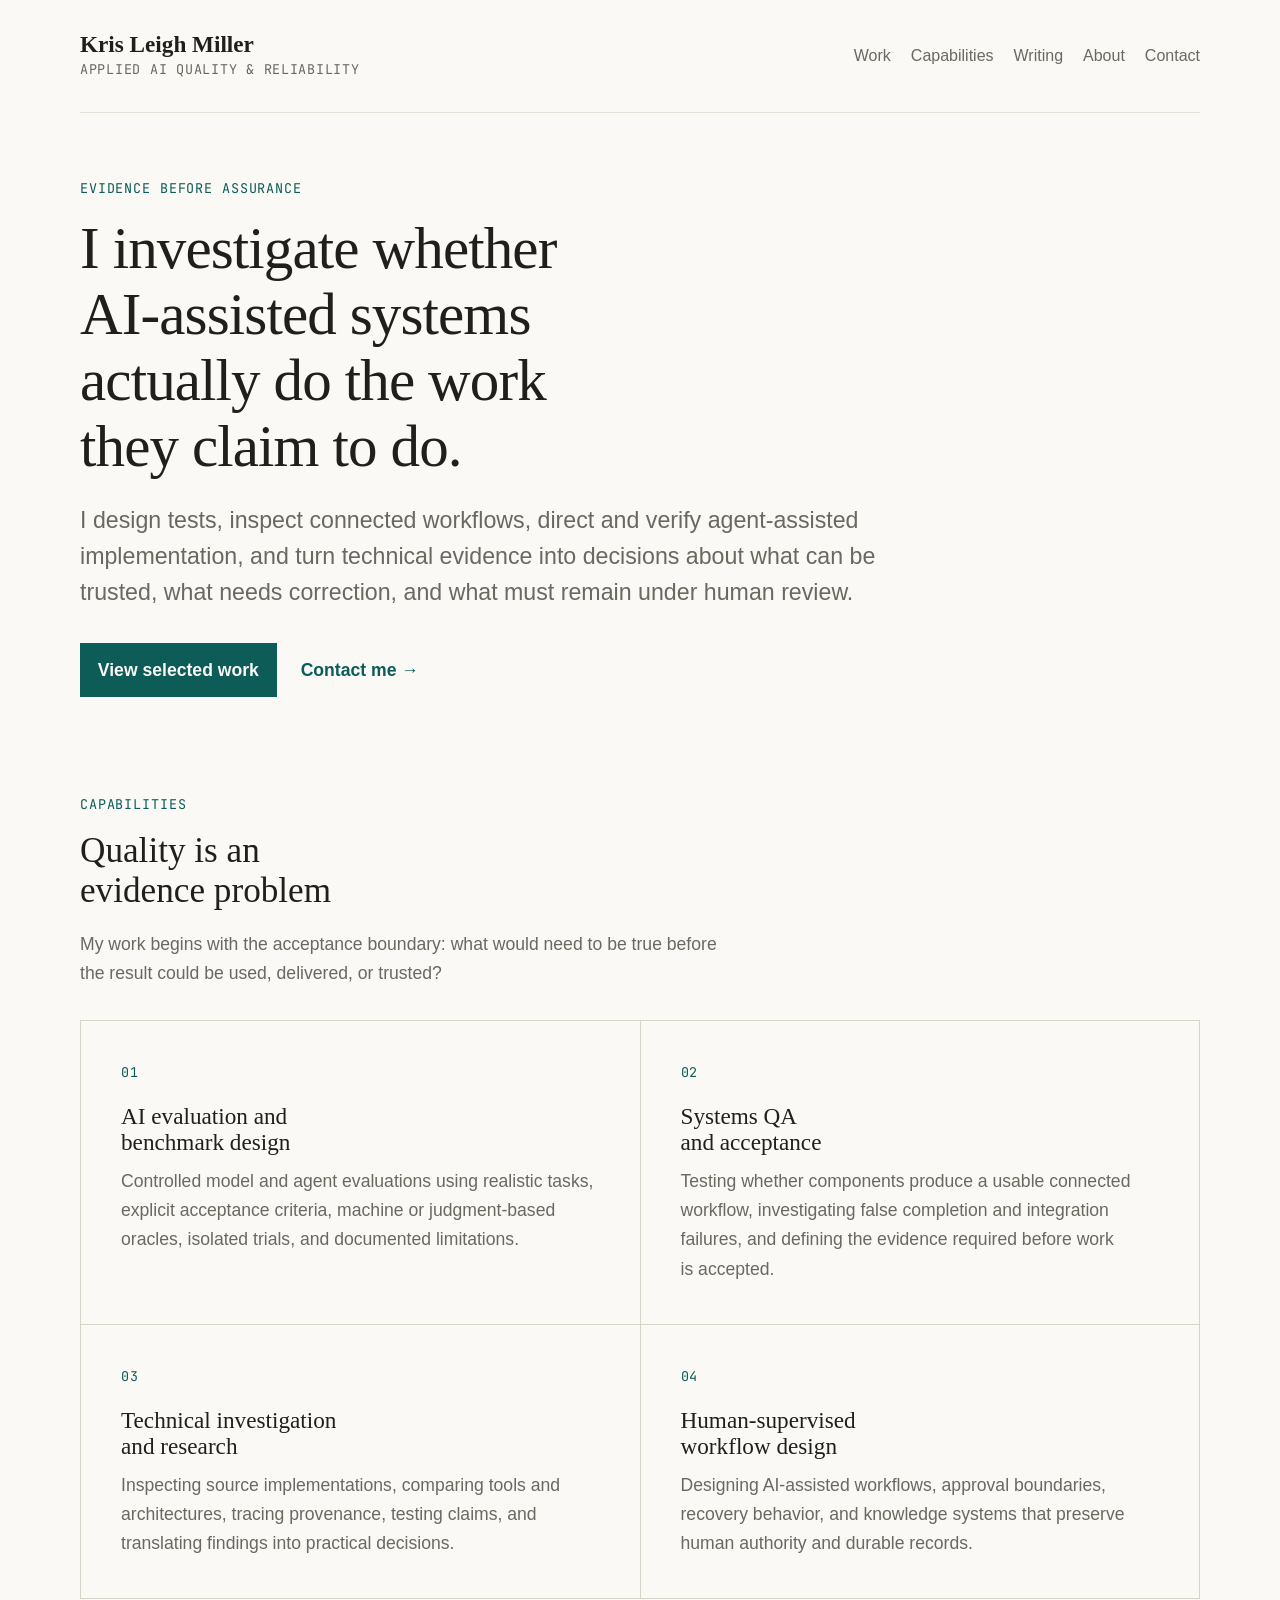
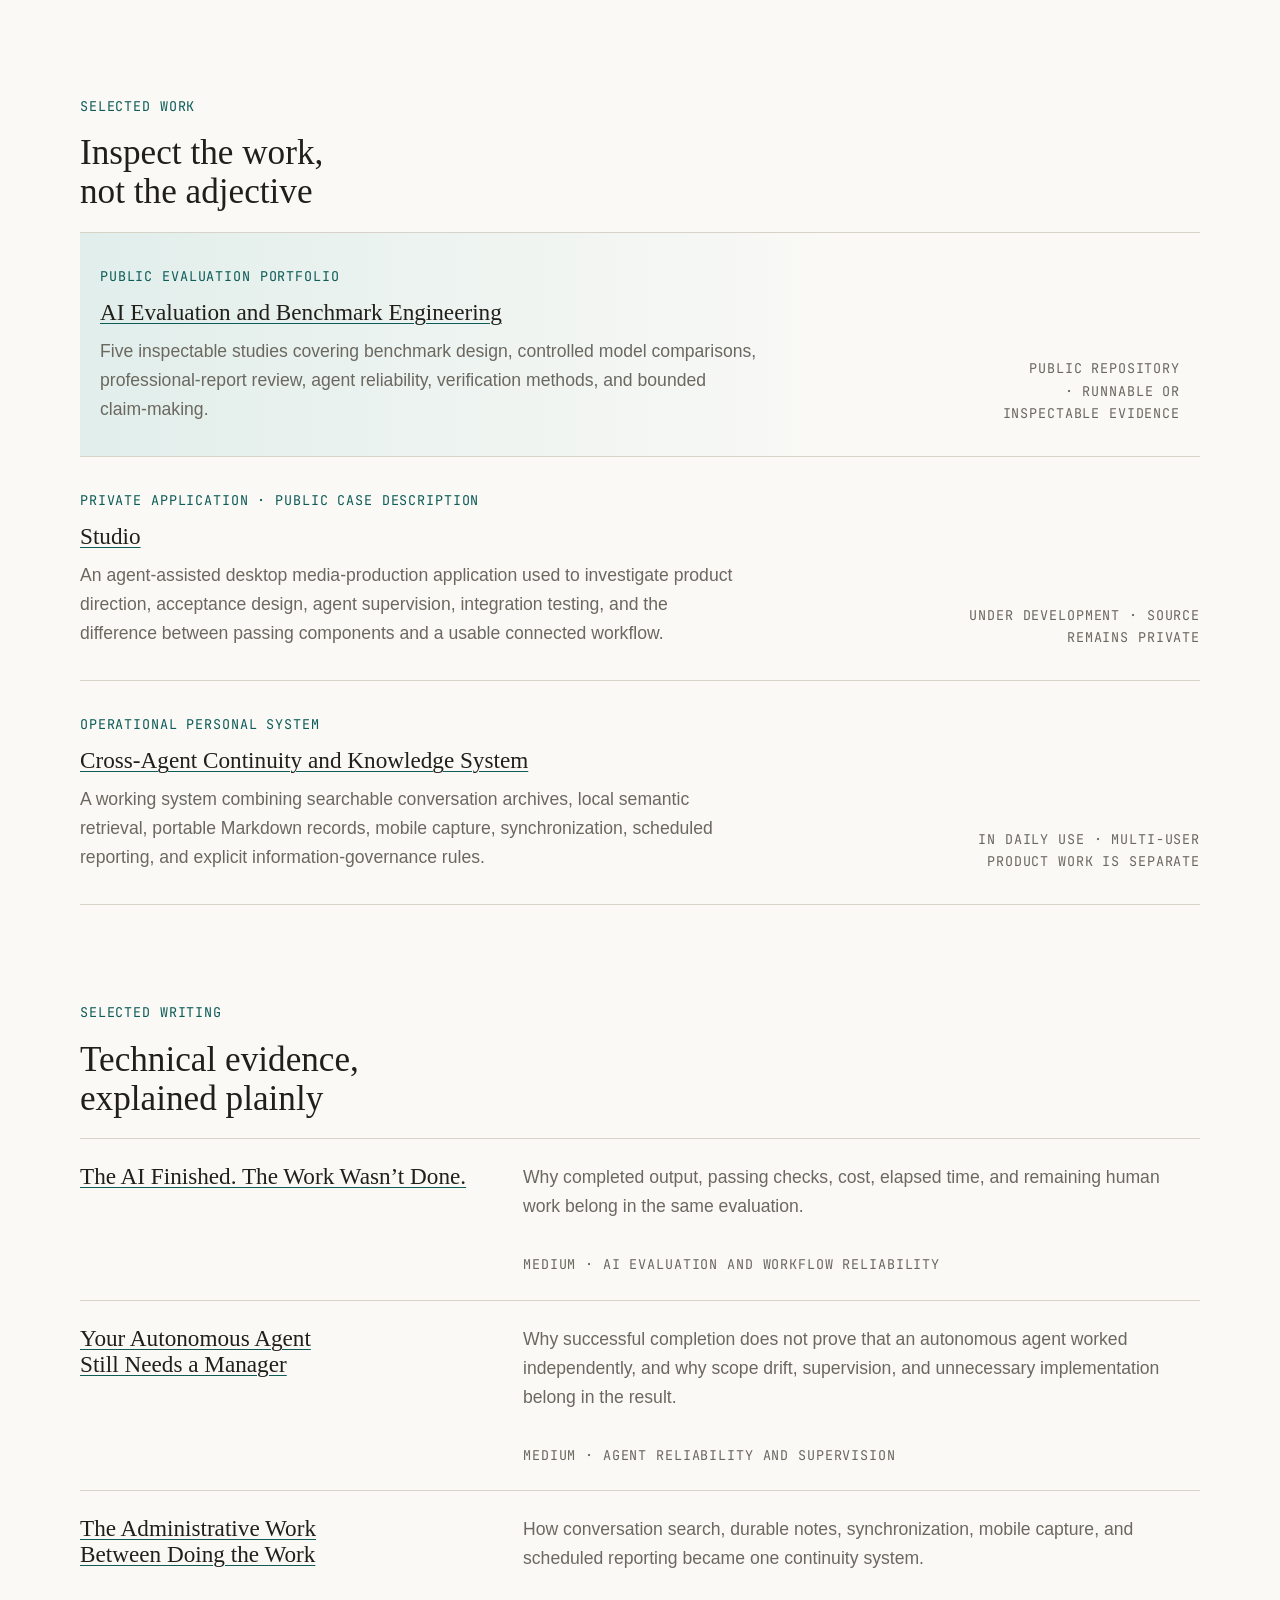
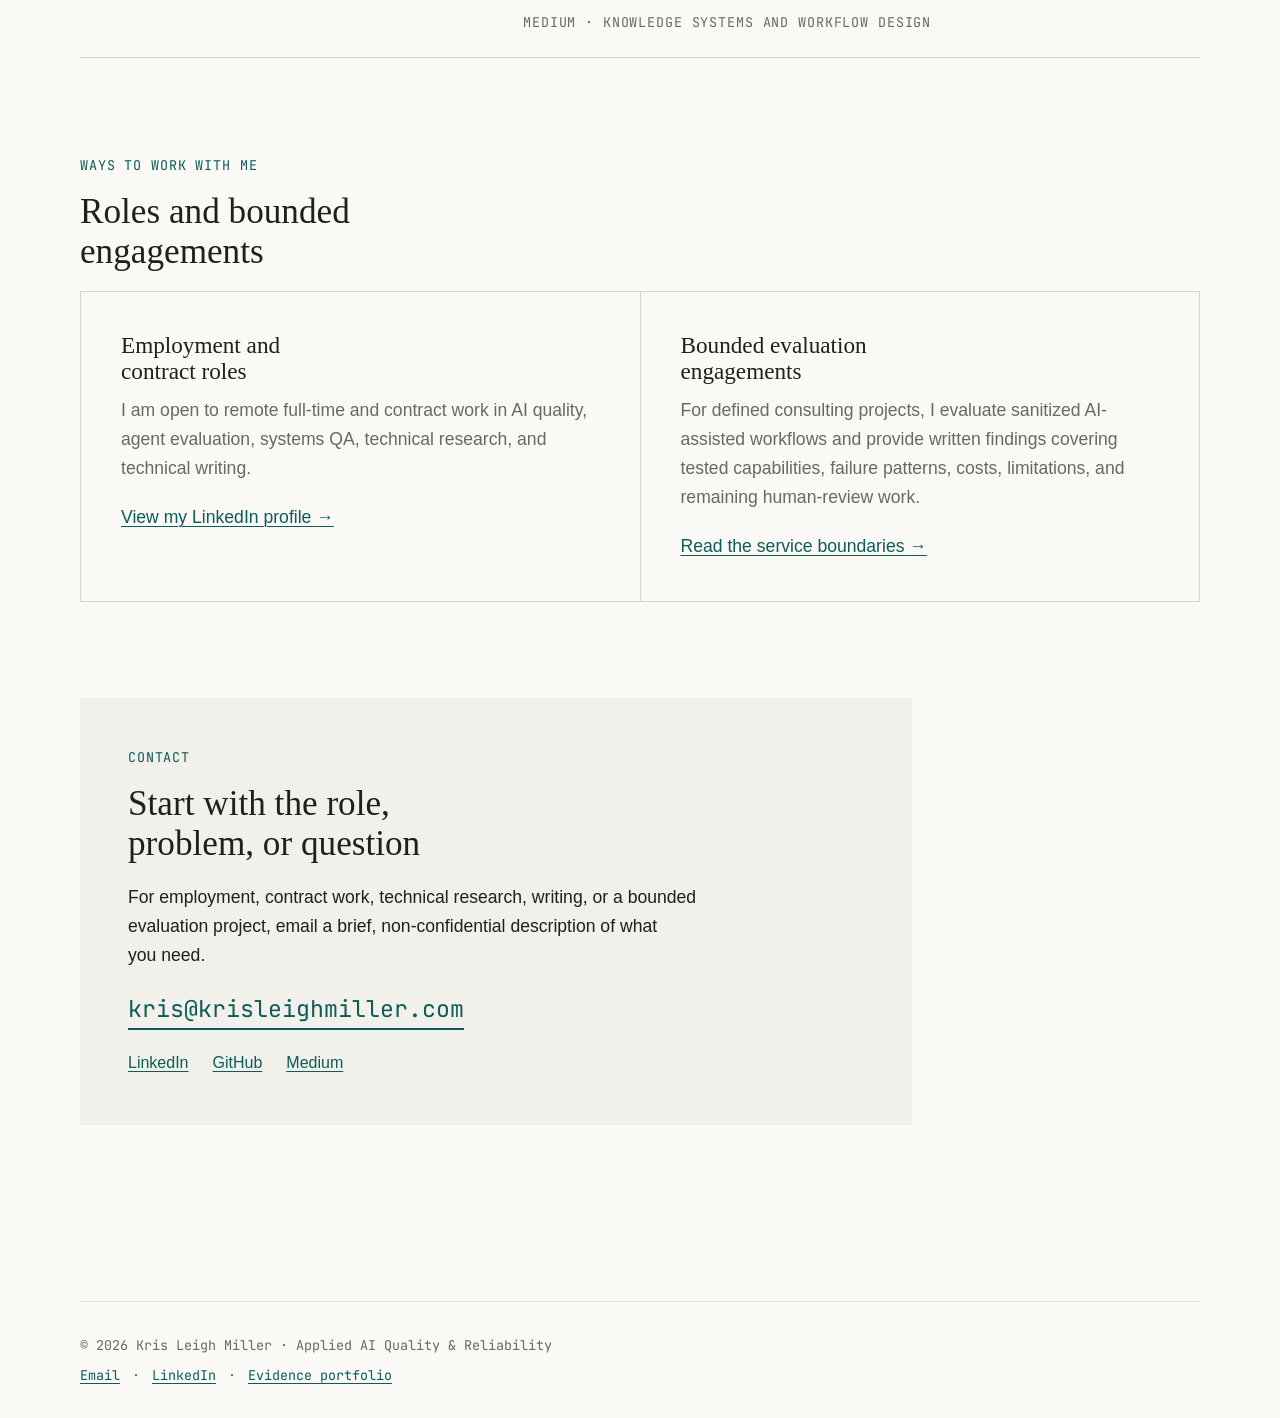
==== commit 2329be73: "Remove personal Substack links from professional site" ====
--- a/index.html
+++ b/index.html
@@ -155,11 +155,7 @@
             <p>How conversation search, durable notes, synchronization, mobile capture, and scheduled reporting became one continuity system.</p>
             <p class="publication">Medium · Knowledge systems and workflow design</p>
           </article>
-          <article>
-            <h3><a href="https://adifferentkindofmind.substack.com/p/the-people-were-the-problem">The People Were the Problem</a></h3>
-            <p>An evidence-led account of AI as an accessibility layer, and why a technically useful system still has to fit the person using it.</p>
-            <p class="publication">Substack · AI, accessibility, and human agency</p>
-          </article>
+
         </div>
       </section>
 
@@ -190,7 +186,7 @@
           <a href="https://www.linkedin.com/in/krisleighmiller/">LinkedIn</a>
           <a href="https://github.com/krisleighmiller">GitHub</a>
           <a href="https://medium.com/@krisleighmiller">Medium</a>
-          <a href="https://adifferentkindofmind.substack.com/">Substack</a>
+
         </div>
       </section>
     </main>
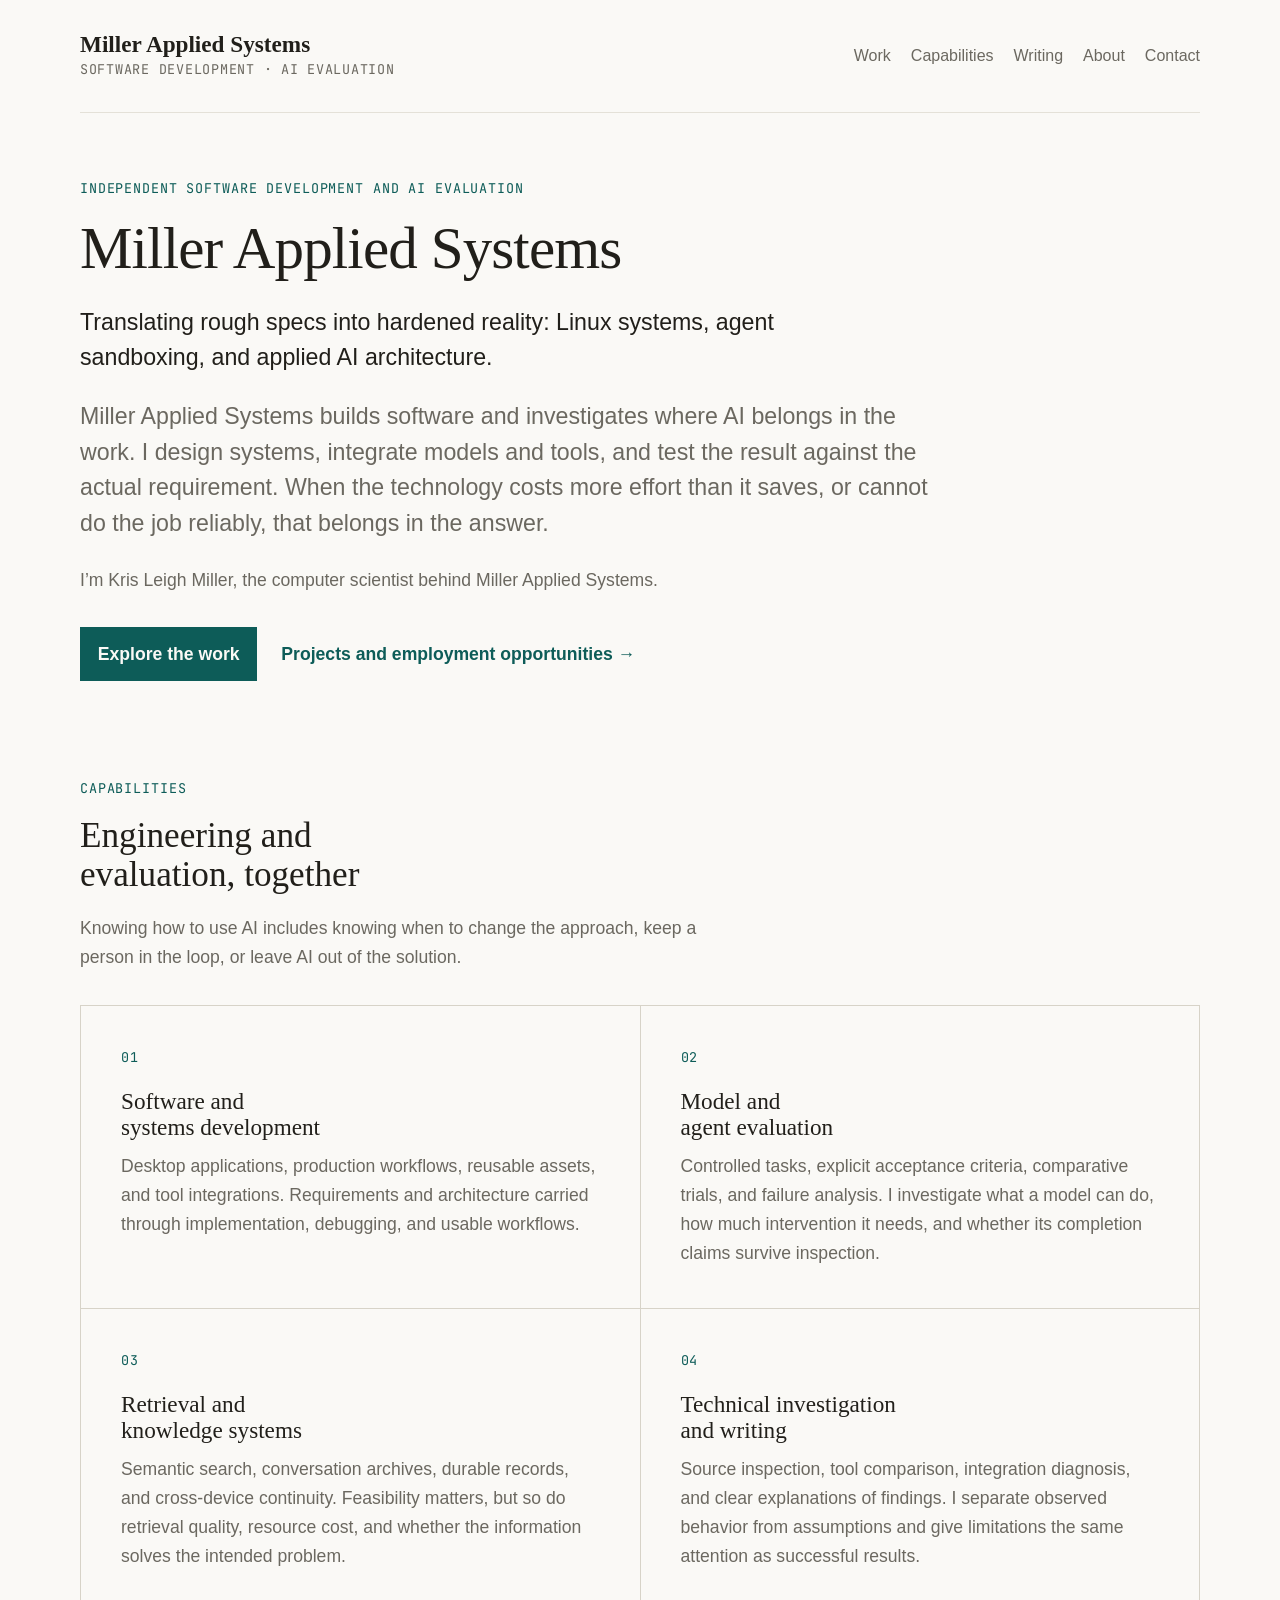
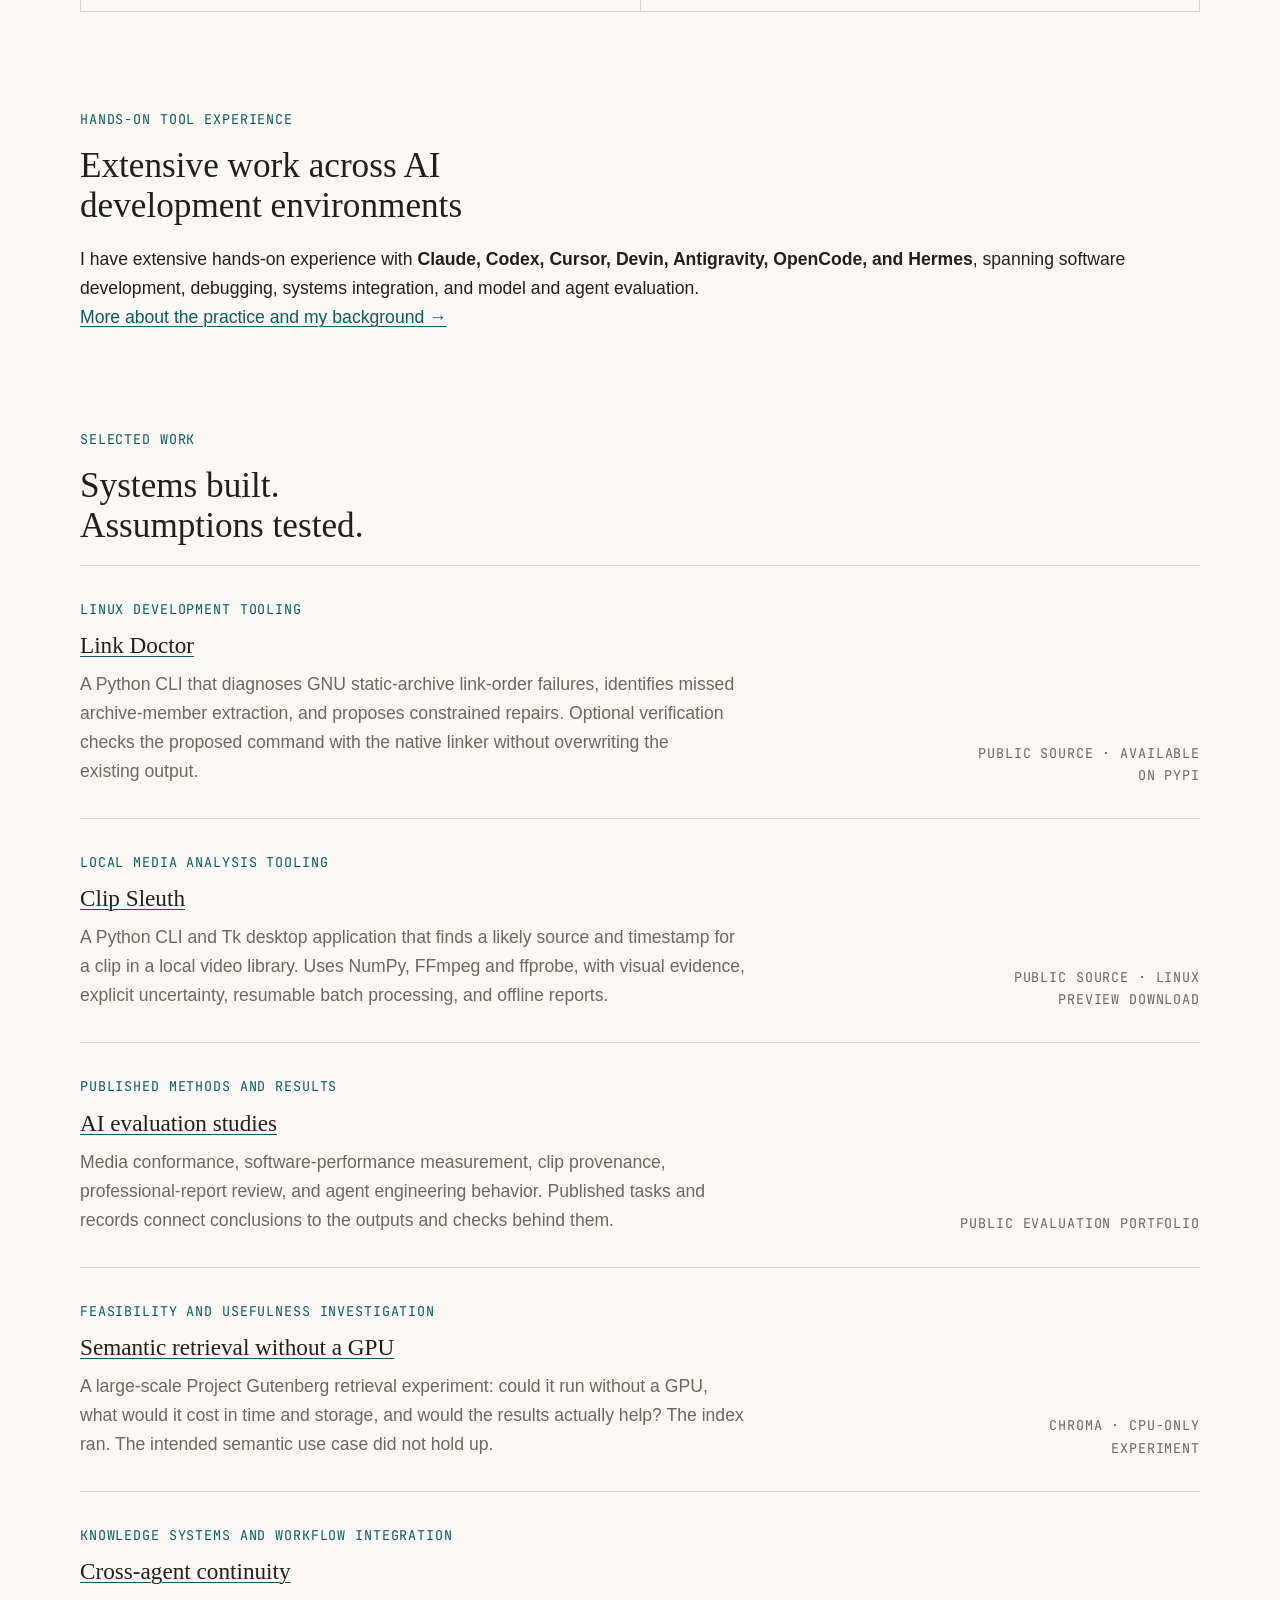
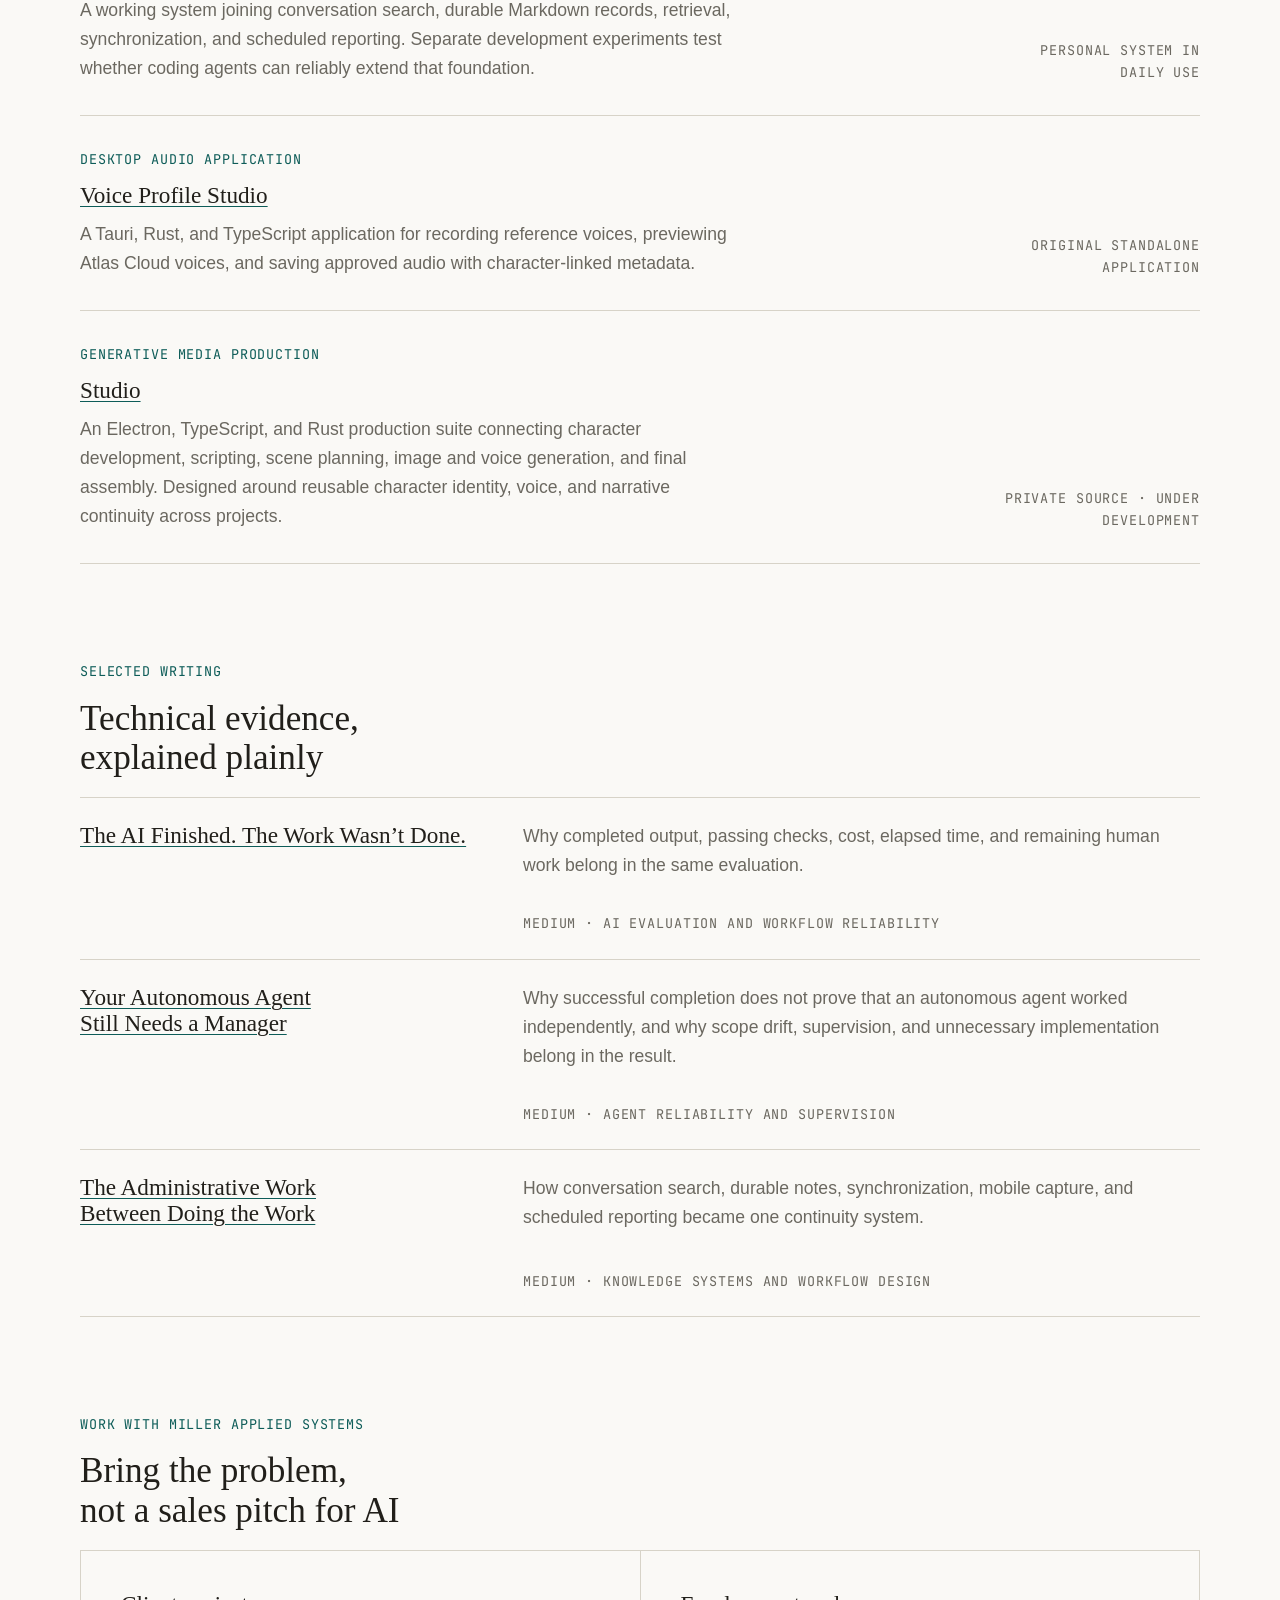
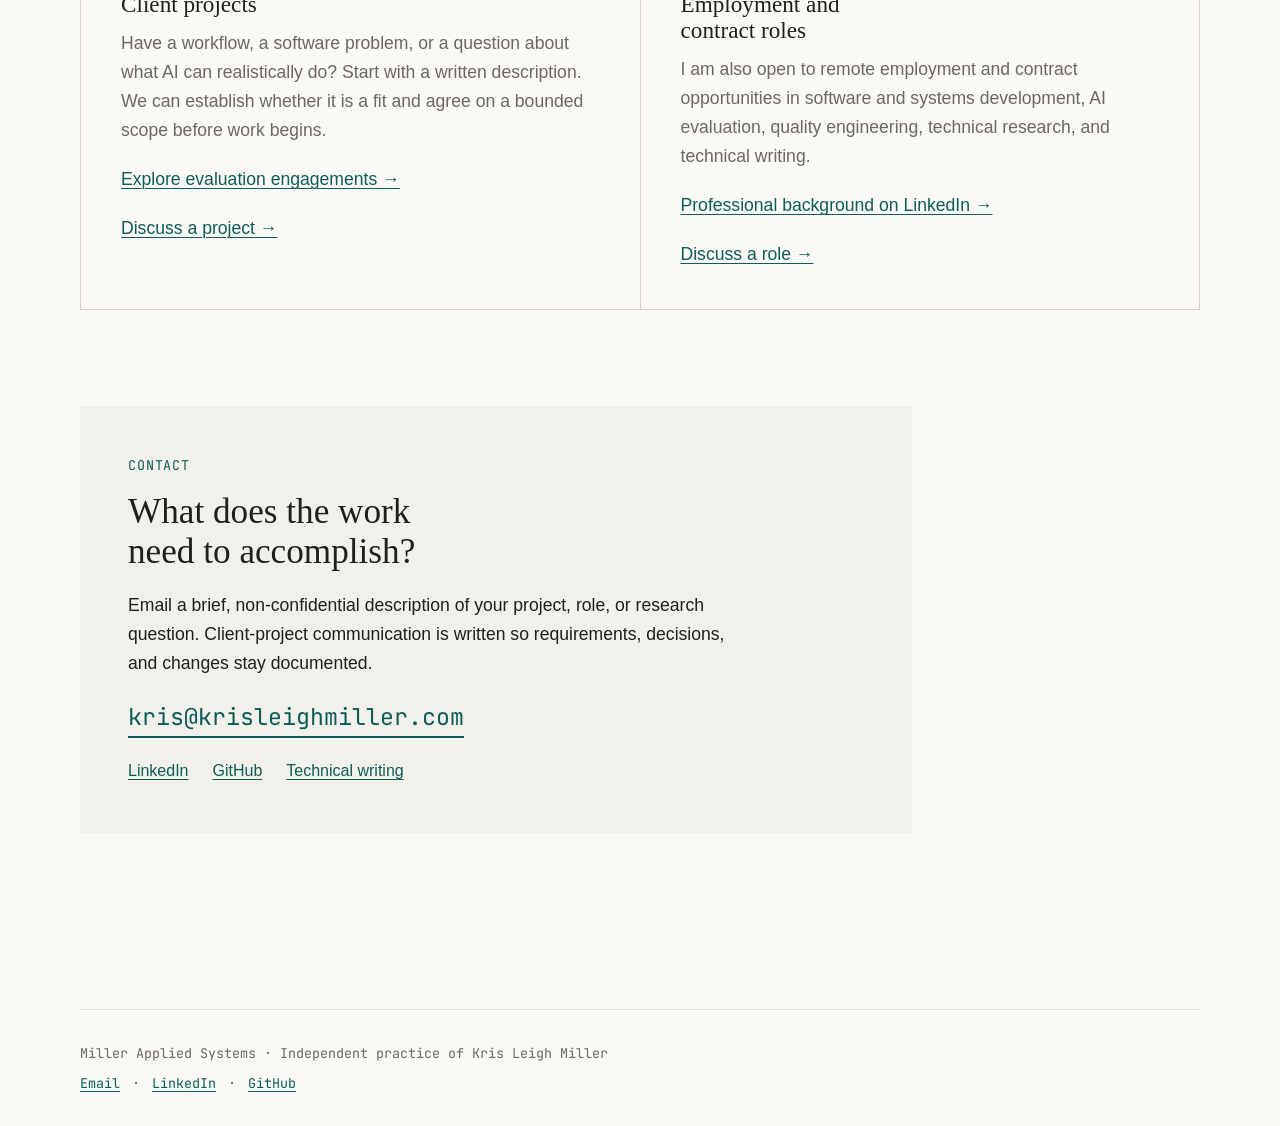
==== commit 86eb5d7d: "Rebrand site as Miller Applied Systems and foreground public tools" ====
--- a/index.html
+++ b/index.html
@@ -3,19 +3,19 @@
 <head>
   <meta charset="utf-8">
   <meta name="viewport" content="width=device-width, initial-scale=1">
-  <title>Kris Leigh Miller | Applied AI Quality &amp; Reliability</title>
-  <meta name="description" content="Applied AI quality, agent evaluation, systems QA, technical research, and human-supervised workflow design by Kris Leigh Miller.">
-  <link rel="canonical" href="https://krisleighmiller.com/">
-  <meta property="og:title" content="Kris Leigh Miller | Applied AI Quality &amp; Reliability">
-  <meta property="og:description" content="I investigate whether AI-assisted systems actually do the work they claim to do.">
+  <title>Software Development and AI Evaluation | Miller Applied Systems</title>
+  <meta name="description" content="Miller Applied Systems builds software, evaluates AI models and agents, and investigates where the technology is useful and where it fails.">
+  <link rel="canonical" href="https://millerappliedsystems.com/">
+  <meta property="og:title" content="Software Development and AI Evaluation | Miller Applied Systems">
+  <meta property="og:description" content="Miller Applied Systems builds software, evaluates AI models and agents, and investigates where the technology is useful and where it fails.">
   <meta property="og:type" content="website">
-  <meta property="og:url" content="https://krisleighmiller.com/">
-  <meta property="og:image" content="https://krisleighmiller.com/assets/images/portfolio-thumbnail.png">
+  <meta property="og:url" content="https://millerappliedsystems.com/">
+  <meta property="og:image" content="https://millerappliedsystems.com/assets/images/miller-applied-systems.png">
   <meta property="og:image:width" content="1200">
   <meta property="og:image:height" content="630">
-  <meta property="og:image:alt" content="Kris Leigh Miller — Applied AI Quality and Reliability">
+  <meta property="og:image:alt" content="Miller Applied Systems. Software development and AI evaluation.">
   <meta name="twitter:card" content="summary_large_image">
-  <meta name="twitter:image" content="https://krisleighmiller.com/assets/images/portfolio-thumbnail.png">
+  <meta name="twitter:image" content="https://millerappliedsystems.com/assets/images/miller-applied-systems.png">
   <link rel="icon" href="data:image/svg+xml,%3Csvg xmlns='http://www.w3.org/2000/svg' viewBox='0 0 16 16'%3E%3Crect width='16' height='16' rx='3' fill='%230d5c58'/%3E%3Cpath d='M4 8.2l2.6 2.6L12 5.4' stroke='%23faf9f6' stroke-width='1.8' fill='none' stroke-linecap='round' stroke-linejoin='round'/%3E%3C/svg%3E">
   <link rel="preconnect" href="https://api.fontshare.com">
   <link rel="preconnect" href="https://fonts.googleapis.com">
@@ -23,120 +23,18 @@
   <link href="https://api.fontshare.com/v2/css?f[]=boska@400,500,600&amp;f[]=satoshi@400,500,700&amp;display=swap" rel="stylesheet">
   <link href="https://fonts.googleapis.com/css2?family=JetBrains+Mono:wght@400;500&amp;display=swap" rel="stylesheet">
   <link rel="stylesheet" href="assets/css/style.css">
-  <script type="application/ld+json">
-  {
-    "@context": "https://schema.org",
-    "@type": "Person",
-    "name": "Kris Leigh Miller",
-    "jobTitle": "Applied AI Quality & Reliability Specialist",
-    "url": "https://krisleighmiller.com/",
-    "sameAs": [
-      "https://www.linkedin.com/in/krisleighmiller/",
-      "https://github.com/krisleighmiller",
-      "https://medium.com/@krisleighmiller"
-    ],
-    "knowsAbout": [
-      "AI quality assurance",
-      "agent evaluation",
-      "benchmark design",
-      "acceptance testing",
-      "systems analysis",
-      "technical research",
-      "human-in-the-loop systems"
-    ]
-  }
-  </script>
+
+
+<script type="application/ld+json">{"@context": "https://schema.org", "@type": "ProfessionalService", "name": "Miller Applied Systems", "url": "https://millerappliedsystems.com/", "description": "Miller Applied Systems builds software, evaluates AI models and agents, and investigates where the technology is useful and where it fails.", "founder": {"@type": "Person", "name": "Kris Leigh Miller"}, "email": "kris@krisleighmiller.com"}</script>
 </head>
-<body>
-  <a class="skip-link" href="#main">Skip to content</a>
-  <div class="container">
-    <header class="site-header">
-      <a class="site-brand" href="/" aria-label="Kris Leigh Miller, home">
-        <span class="site-name">Kris Leigh Miller</span>
-        <span class="site-role">Applied AI Quality &amp; Reliability</span>
-      </a>
-      <nav class="site-nav" aria-label="Primary navigation">
-        <a href="#work">Work</a>
-        <a href="#capabilities">Capabilities</a>
-        <a href="#writing">Writing</a>
-        <a href="about.html">About</a>
-        <a href="#contact">Contact</a>
-      </nav>
-    </header>
-
-    <main id="main">
-      <section class="hero">
-        <p class="eyebrow">Evidence before assurance</p>
-        <h1>I investigate whether AI-assisted systems actually do the work they claim to do.</h1>
-        <p class="lede">I design tests, inspect connected workflows, direct and verify agent-assisted implementation, and turn technical evidence into decisions about what can be trusted, what needs correction, and what must remain under human review.</p>
-        <div class="actions" role="group" aria-label="Featured links">
-          <a class="button" href="#work">View selected work</a>
-          <a class="text-link" href="#contact">Contact me <span aria-hidden="true">→</span></a>
-        </div>
-      </section>
-
-      <section id="capabilities" aria-labelledby="capabilities-heading">
-        <p class="section-label">Capabilities</p>
-        <h2 id="capabilities-heading">Quality is an evidence problem</h2>
-        <p class="section-intro">My work begins with the acceptance boundary: what would need to be true before the result could be used, delivered, or trusted?</p>
-        <div class="card-grid capability-grid">
-          <article class="card">
-            <p class="card-index">01</p>
-            <h3>AI evaluation and benchmark design</h3>
-            <p>Controlled model and agent evaluations using realistic tasks, explicit acceptance criteria, machine or judgment-based oracles, isolated trials, and documented limitations.</p>
-          </article>
-          <article class="card">
-            <p class="card-index">02</p>
-            <h3>Systems QA and acceptance</h3>
-            <p>Testing whether components produce a usable connected workflow, investigating false completion and integration failures, and defining the evidence required before work is accepted.</p>
-          </article>
-          <article class="card">
-            <p class="card-index">03</p>
-            <h3>Technical investigation and research</h3>
-            <p>Inspecting source implementations, comparing tools and architectures, tracing provenance, testing claims, and translating findings into practical decisions.</p>
-          </article>
-          <article class="card">
-            <p class="card-index">04</p>
-            <h3>Human-supervised workflow design</h3>
-            <p>Designing AI-assisted workflows, approval boundaries, recovery behavior, and knowledge systems that preserve human authority and durable records.</p>
-          </article>
-        </div>
-      </section>
-
-      <section id="work" aria-labelledby="work-heading">
-        <p class="section-label">Selected work</p>
-        <h2 id="work-heading">Inspect the work, not the adjective</h2>
-        <div class="project-list">
-          <article class="project-card featured-project">
-            <div>
-              <p class="project-type">Public evaluation portfolio</p>
-              <h3><a href="https://github.com/krisleighmiller/kris-ai-evaluation-portfolio">AI Evaluation and Benchmark Engineering</a></h3>
-              <p>Five inspectable studies covering benchmark design, controlled model comparisons, professional-report review, agent reliability, verification methods, and bounded claim-making.</p>
-            </div>
-            <p class="project-status">Public repository · Runnable or inspectable evidence</p>
-          </article>
-
-          <article class="project-card">
-            <div>
-              <p class="project-type">Private application · Public case description</p>
-              <h3><a href="work/studio.html">Studio</a></h3>
-              <p>An agent-assisted desktop media-production application used to investigate product direction, acceptance design, agent supervision, integration testing, and the difference between passing components and a usable connected workflow.</p>
-            </div>
-            <p class="project-status">Under development · Source remains private</p>
-          </article>
-
-          <article class="project-card">
-            <div>
-              <p class="project-type">Operational personal system</p>
-              <h3><a href="work/continuity.html">Cross-Agent Continuity and Knowledge System</a></h3>
-              <p>A working system combining searchable conversation archives, local semantic retrieval, portable Markdown records, mobile capture, synchronization, scheduled reporting, and explicit information-governance rules.</p>
-            </div>
-            <p class="project-status">In daily use · Multi-user product work is separate</p>
-          </article>
-        </div>
-      </section>
-
-      <section id="writing" aria-labelledby="writing-heading">
+<body><a class="skip-link" href="#main">Skip to content</a><div class="container"><header class="site-header"><a class="site-brand" href="/" aria-label="Miller Applied Systems, home"><span class="site-name">Miller Applied Systems</span><span class="site-role">Software development · AI evaluation</span></a><nav class="site-nav" aria-label="Primary navigation"><a href="/#work">Work</a><a href="/#capabilities">Capabilities</a><a href="/#writing">Writing</a><a href="/about.html">About</a><a href="/#contact">Contact</a></nav></header><main id="main"><section class="hero"><p class="eyebrow">Independent software development and AI evaluation</p><h1 class="business-heading">Miller Applied Systems</h1><p class="business-tagline">Translating rough specs into hardened reality: Linux systems, agent sandboxing, and applied AI architecture.</p><p class="lede">Miller Applied Systems builds software and investigates where AI belongs in the work. I design systems, integrate models and tools, and test the result against the actual requirement. When the technology costs more effort than it saves, or cannot do the job reliably, that belongs in the answer.</p><p class="hero-byline">I’m Kris Leigh Miller, the computer scientist behind Miller Applied Systems.</p><div class="actions"><a class="button" href="#work">Explore the work</a><a class="text-link" href="#ways-to-work">Projects and employment opportunities →</a></div></section>
+<section id="capabilities" aria-labelledby="capabilities-heading"><p class="section-label">Capabilities</p><h2 id="capabilities-heading">Engineering and evaluation, together</h2><p class="section-intro">Knowing how to use AI includes knowing when to change the approach, keep a person in the loop, or leave AI out of the solution.</p><div class="card-grid capability-grid">
+<article class="card"><p class="card-index">01</p><h3>Software and systems development</h3><p>Desktop applications, production workflows, reusable assets, and tool integrations. Requirements and architecture carried through implementation, debugging, and usable workflows.</p></article>
+<article class="card"><p class="card-index">02</p><h3>Model and agent evaluation</h3><p>Controlled tasks, explicit acceptance criteria, comparative trials, and failure analysis. I investigate what a model can do, how much intervention it needs, and whether its completion claims survive inspection.</p></article>
+<article class="card"><p class="card-index">03</p><h3>Retrieval and knowledge systems</h3><p>Semantic search, conversation archives, durable records, and cross-device continuity. Feasibility matters, but so do retrieval quality, resource cost, and whether the information solves the intended problem.</p></article>
+<article class="card"><p class="card-index">04</p><h3>Technical investigation and writing</h3><p>Source inspection, tool comparison, integration diagnosis, and clear explanations of findings. I separate observed behavior from assumptions and give limitations the same attention as successful results.</p></article></div></section>
+<section aria-labelledby="tools-heading"><p class="section-label">Hands-on tool experience</p><h2 id="tools-heading">Extensive work across AI development environments</h2><p>I have extensive hands-on experience with <strong>Claude, Codex, Cursor, Devin, Antigravity, OpenCode, and Hermes</strong>, spanning software development, debugging, systems integration, and model and agent evaluation.</p><p><a href="/about.html">More about the practice and my background →</a></p></section><section id="work" aria-labelledby="work-heading"><p class="section-label">Selected work</p><h2 id="work-heading">Systems built. Assumptions tested.</h2><div class="project-list"><article class="project-card"><div><p class="project-type">Linux development tooling</p><h3><a href="https://github.com/krisleighmiller/link-doctor">Link Doctor</a></h3><p>A Python CLI that diagnoses GNU static-archive link-order failures, identifies missed archive-member extraction, and proposes constrained repairs. Optional verification checks the proposed command with the native linker without overwriting the existing output.</p></div><p class="project-status">Public source · Available on PyPI</p></article><article class="project-card"><div><p class="project-type">Local media analysis tooling</p><h3><a href="https://github.com/krisleighmiller/clip-sleuth">Clip Sleuth</a></h3><p>A Python CLI and Tk desktop application that finds a likely source and timestamp for a clip in a local video library. Uses NumPy, FFmpeg and ffprobe, with visual evidence, explicit uncertainty, resumable batch processing, and offline reports.</p></div><p class="project-status">Public source · Linux preview download</p></article><article class="project-card"><div><p class="project-type">Published methods and results</p><h3><a href="https://github.com/krisleighmiller/kris-ai-evaluation-portfolio">AI evaluation studies</a></h3><p>Media conformance, software-performance measurement, clip provenance, professional-report review, and agent engineering behavior. Published tasks and records connect conclusions to the outputs and checks behind them.</p></div><p class="project-status">Public evaluation portfolio</p></article><article class="project-card"><div><p class="project-type">Feasibility and usefulness investigation</p><h3><a href="/work/semantic-retrieval.html">Semantic retrieval without a GPU</a></h3><p>A large-scale Project Gutenberg retrieval experiment: could it run without a GPU, what would it cost in time and storage, and would the results actually help? The index ran. The intended semantic use case did not hold up.</p></div><p class="project-status">Chroma · CPU-only experiment</p></article><article class="project-card"><div><p class="project-type">Knowledge systems and workflow integration</p><h3><a href="/work/continuity.html">Cross-agent continuity</a></h3><p>A working system joining conversation search, durable Markdown records, retrieval, synchronization, and scheduled reporting. Separate development experiments test whether coding agents can reliably extend that foundation.</p></div><p class="project-status">Personal system in daily use</p></article><article class="project-card"><div><p class="project-type">Desktop audio application</p><h3><a href="/work/voice-profile-studio.html">Voice Profile Studio</a></h3><p>A Tauri, Rust, and TypeScript application for recording reference voices, previewing Atlas Cloud voices, and saving approved audio with character-linked metadata.</p></div><p class="project-status">Original standalone application</p></article><article class="project-card"><div><p class="project-type">Generative media production</p><h3><a href="/work/studio.html">Studio</a></h3><p>An Electron, TypeScript, and Rust production suite connecting character development, scripting, scene planning, image and voice generation, and final assembly. Designed around reusable character identity, voice, and narrative continuity across projects.</p></div><p class="project-status">Private source · Under development</p></article></div></section>
+<section id="writing" aria-labelledby="writing-heading">
         <p class="section-label">Selected writing</p>
         <h2 id="writing-heading">Technical evidence, explained plainly</h2>
         <div class="writing-list">
@@ -158,49 +56,6 @@
 
         </div>
       </section>
-
-      <section id="ways-to-work" aria-labelledby="ways-heading">
-        <p class="section-label">Ways to work with me</p>
-        <h2 id="ways-heading">Roles and bounded engagements</h2>
-        <div class="card-grid two-column">
-          <article class="card">
-            <h3>Employment and contract roles</h3>
-            <p>I am open to remote full-time and contract work in AI quality, agent evaluation, systems QA, technical research, and technical writing.</p>
-            <p><a href="https://www.linkedin.com/in/krisleighmiller/">View my LinkedIn profile <span aria-hidden="true">→</span></a></p>
-          </article>
-          <article class="card">
-            <h3>Bounded evaluation engagements</h3>
-            <p>For defined consulting projects, I evaluate sanitized AI-assisted workflows and provide written findings covering tested capabilities, failure patterns, costs, limitations, and remaining human-review work.</p>
-            <p><a href="evaluation-services.html">Read the service boundaries <span aria-hidden="true">→</span></a></p>
-          </article>
-        </div>
-      </section>
-
-
-      <section id="contact" aria-labelledby="contact-heading" class="contact-section">
-        <p class="section-label">Contact</p>
-        <h2 id="contact-heading">Start with the role, problem, or question</h2>
-        <p>For employment, contract work, technical research, writing, or a bounded evaluation project, email a brief, non-confidential description of what you need.</p>
-        <p><a class="contact-email" href="mailto:kris@krisleighmiller.com">kris@krisleighmiller.com</a></p>
-        <div class="contact-links">
-          <a href="https://www.linkedin.com/in/krisleighmiller/">LinkedIn</a>
-          <a href="https://github.com/krisleighmiller">GitHub</a>
-          <a href="https://medium.com/@krisleighmiller">Medium</a>
-
-        </div>
-      </section>
-    </main>
-
-    <footer class="site-footer">
-      <p>&copy; 2026 Kris Leigh Miller · Applied AI Quality &amp; Reliability</p>
-      <p class="footer-links">
-        <a href="mailto:kris@krisleighmiller.com">Email</a>
-        <span aria-hidden="true">·</span>
-        <a href="https://www.linkedin.com/in/krisleighmiller/">LinkedIn</a>
-        <span aria-hidden="true">·</span>
-        <a href="https://github.com/krisleighmiller/kris-ai-evaluation-portfolio">Evidence portfolio</a>
-      </p>
-    </footer>
-  </div>
-</body>
+<section id="ways-to-work" aria-labelledby="ways-heading"><p class="section-label">Work with Miller Applied Systems</p><h2 id="ways-heading">Bring the problem, not a sales pitch for AI</h2><div class="card-grid two-column"><article class="card"><h3>Client projects</h3><p>Have a workflow, a software problem, or a question about what AI can realistically do? Start with a written description. We can establish whether it is a fit and agree on a bounded scope before work begins.</p><p><a href="/evaluation-services.html">Explore evaluation engagements →</a></p><p><a href="mailto:kris@krisleighmiller.com">Discuss a project →</a></p></article><article class="card"><h3>Employment and contract roles</h3><p>I am also open to remote employment and contract opportunities in software and systems development, AI evaluation, quality engineering, technical research, and technical writing.</p><p><a href="https://www.linkedin.com/in/krisleighmiller/">Professional background on LinkedIn →</a></p><p><a href="mailto:kris@krisleighmiller.com">Discuss a role →</a></p></article></div></section>
+<section id="contact" aria-labelledby="contact-heading" class="contact-section"><p class="section-label">Contact</p><h2 id="contact-heading">What does the work need to accomplish?</h2><p>Email a brief, non-confidential description of your project, role, or research question. Client-project communication is written so requirements, decisions, and changes stay documented.</p><p><a class="contact-email" href="mailto:kris@krisleighmiller.com">kris@krisleighmiller.com</a></p><div class="contact-links"><a href="https://www.linkedin.com/in/krisleighmiller/">LinkedIn</a><a href="https://github.com/krisleighmiller">GitHub</a><a href="https://medium.com/@krisleighmiller">Technical writing</a></div></section></main><footer class="site-footer"><p>Miller Applied Systems · Independent practice of Kris Leigh Miller</p><p class="footer-links"><a href="mailto:kris@krisleighmiller.com">Email</a><span aria-hidden="true">·</span><a href="https://www.linkedin.com/in/krisleighmiller/">LinkedIn</a><span aria-hidden="true">·</span><a href="https://github.com/krisleighmiller">GitHub</a></p></footer></div></body>
 </html>
--- a/assets/css/style.css
+++ b/assets/css/style.css
@@ -1,5 +1,5 @@
 /* ============================================================
-   Kris Leigh Miller — Applied AI Quality & Reliability
+   Miller Applied Systems: Software Development and AI Evaluation
    Paper-and-ink report aesthetic: warm paper, ink text,
    one verification-teal accent, serif display + mono labels.
    ============================================================ */
@@ -215,7 +215,7 @@
 .prose ul { list-style: none; margin-block: var(--space-5); }
 .prose li { position: relative; padding: var(--space-2) 0 var(--space-2) var(--space-6); border-top: 1px solid var(--color-divider); }
 .prose li:last-child { border-bottom: 1px solid var(--color-divider); }
-.prose li::before { content: "—"; position: absolute; left: 0; color: var(--color-primary); }
+.prose li::before { content: "•"; position: absolute; left: 0; color: var(--color-primary); }
 .meta-list { display: grid; grid-template-columns: 9rem 1fr; border-top: 1px solid var(--color-border); margin-block: var(--space-8); }
 .meta-list dt, .meta-list dd { padding: var(--space-3) 0; border-bottom: 1px solid var(--color-divider); }
 .meta-list dt { font-family: var(--font-mono); font-size: var(--text-xs); text-transform: uppercase; color: var(--color-text-muted); }
@@ -245,3 +245,8 @@
   .meta-list { grid-template-columns: 1fr; }
   .meta-list dt { border-bottom: 0; padding-bottom: 0; }
 }
+
+.hero .business-heading { max-width: none; }
+.business-tagline { max-width: 60ch; margin-block-end: var(--space-6); font-size: var(--text-lg); line-height: 1.5; color: var(--color-text); }
+.hero-byline { margin-block-start: var(--space-6); color: var(--color-text-muted); max-width: 62ch; }
+.contact-email { max-width: 100%; overflow-wrap: anywhere; }
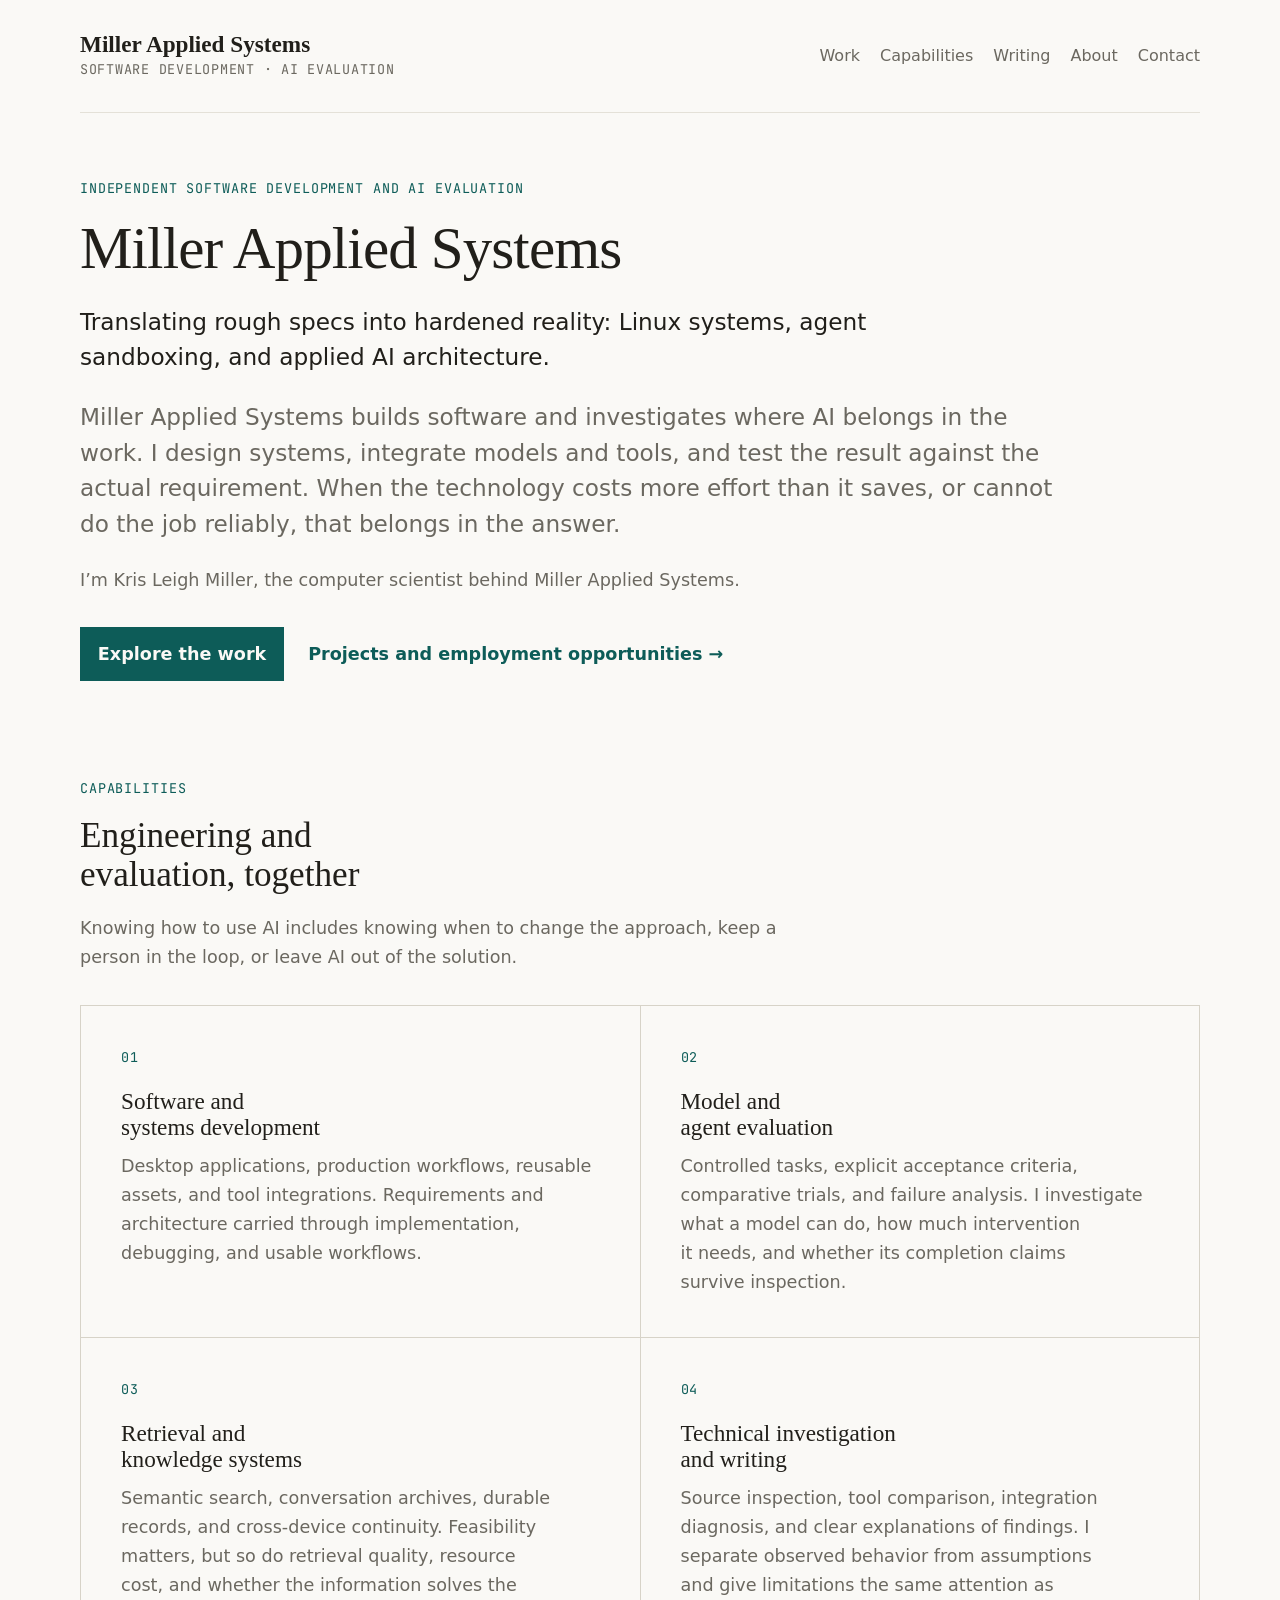
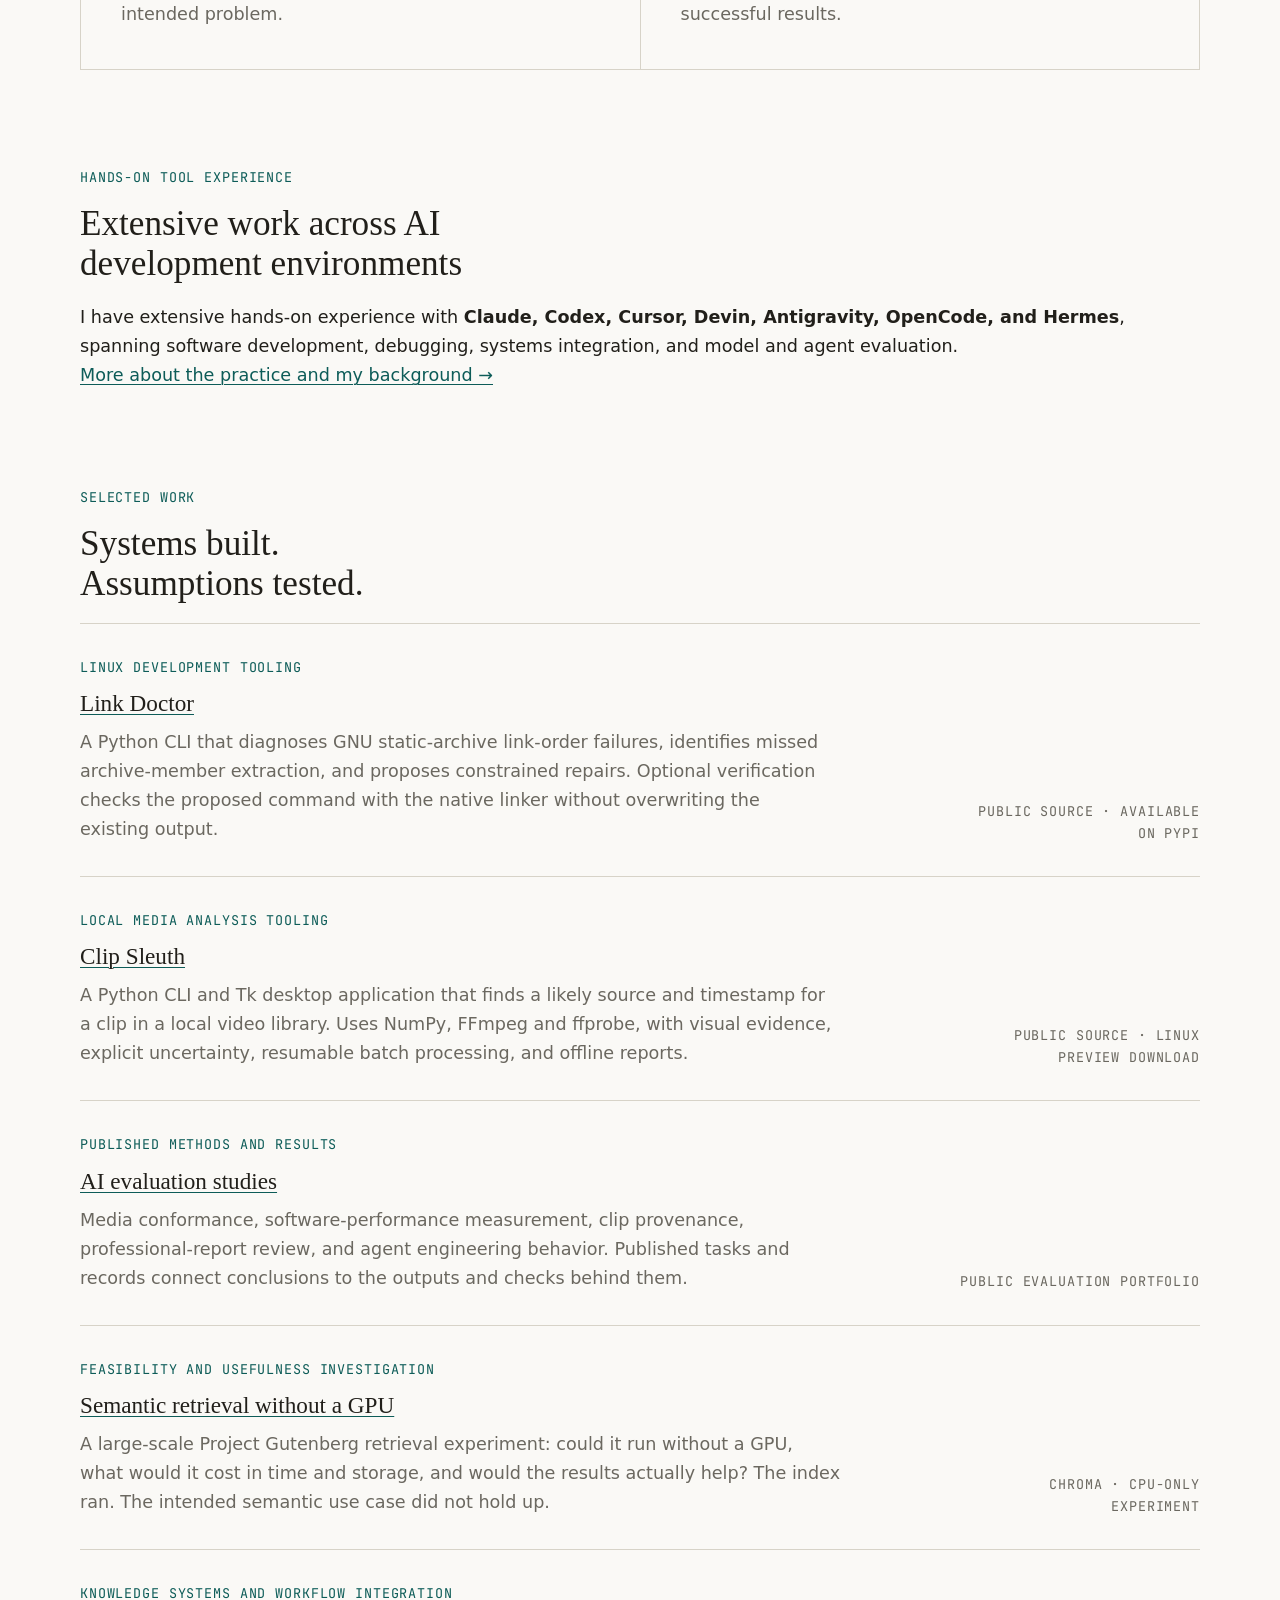
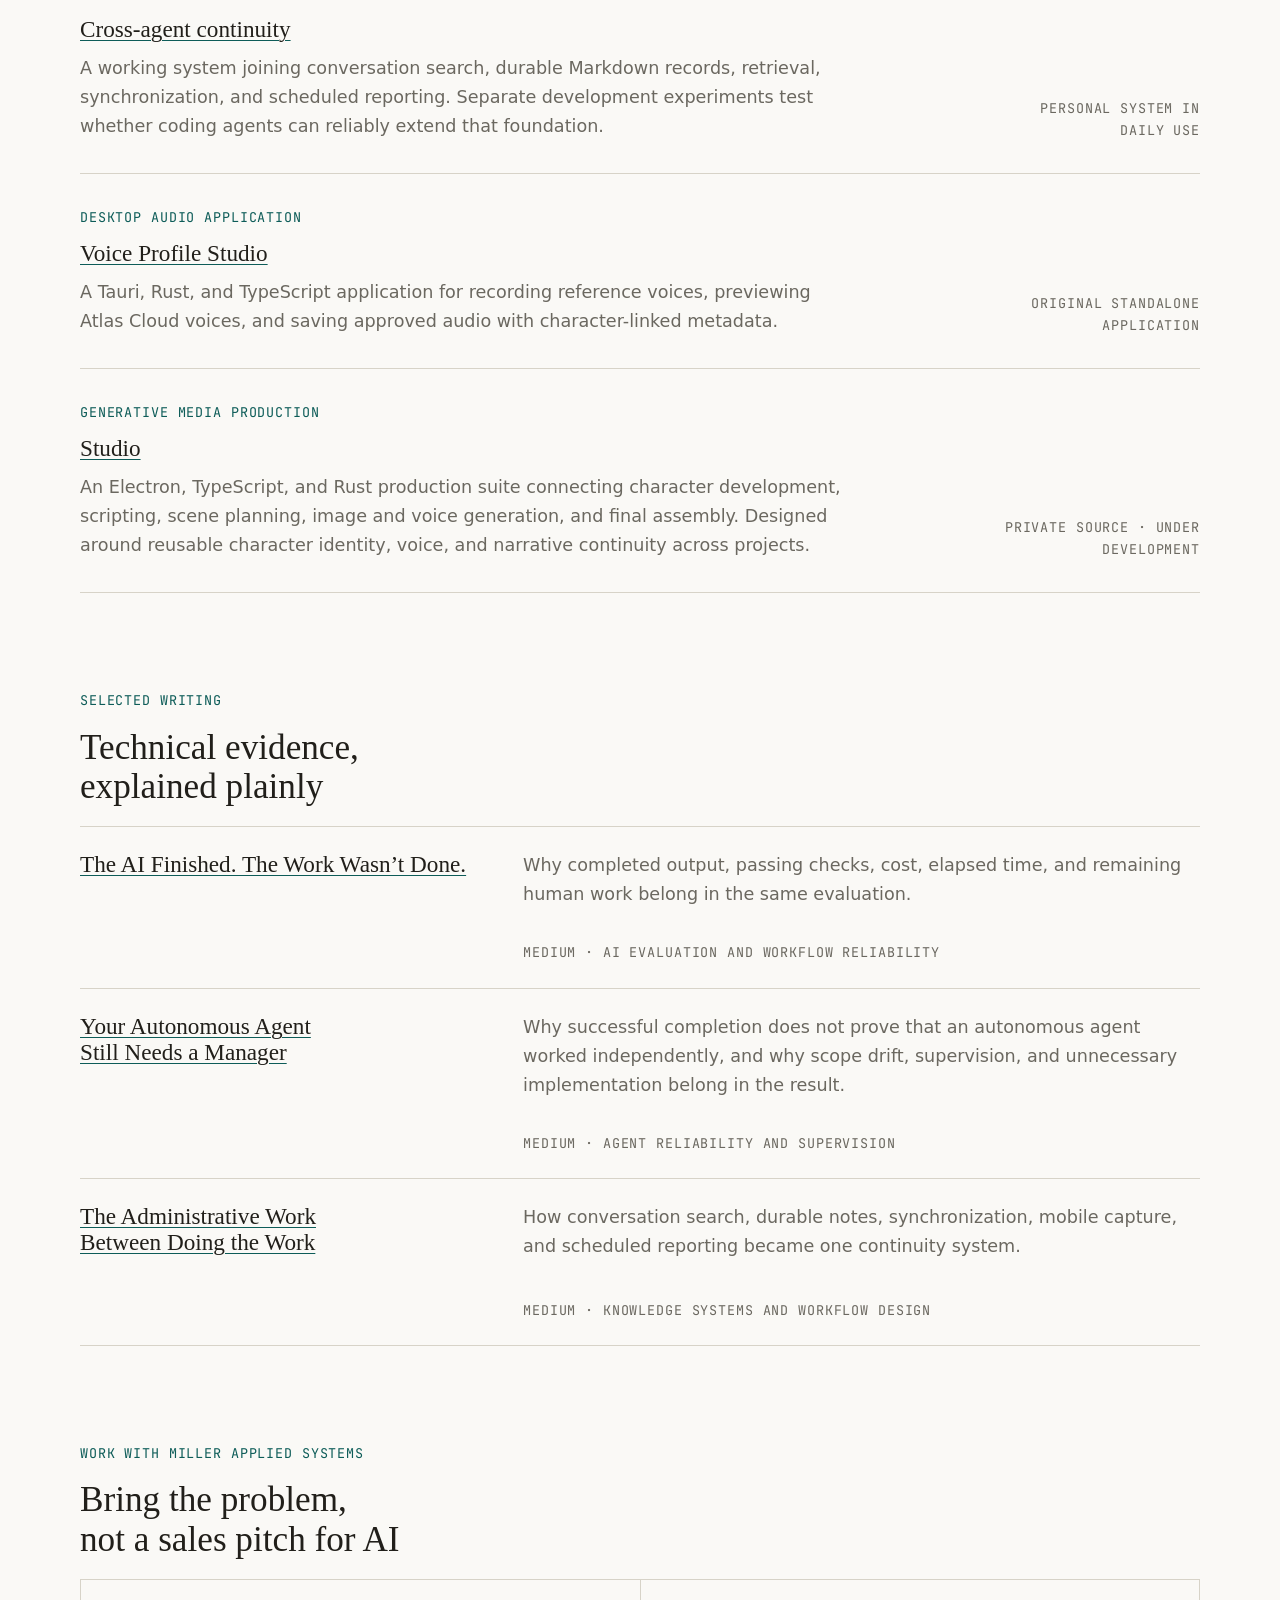
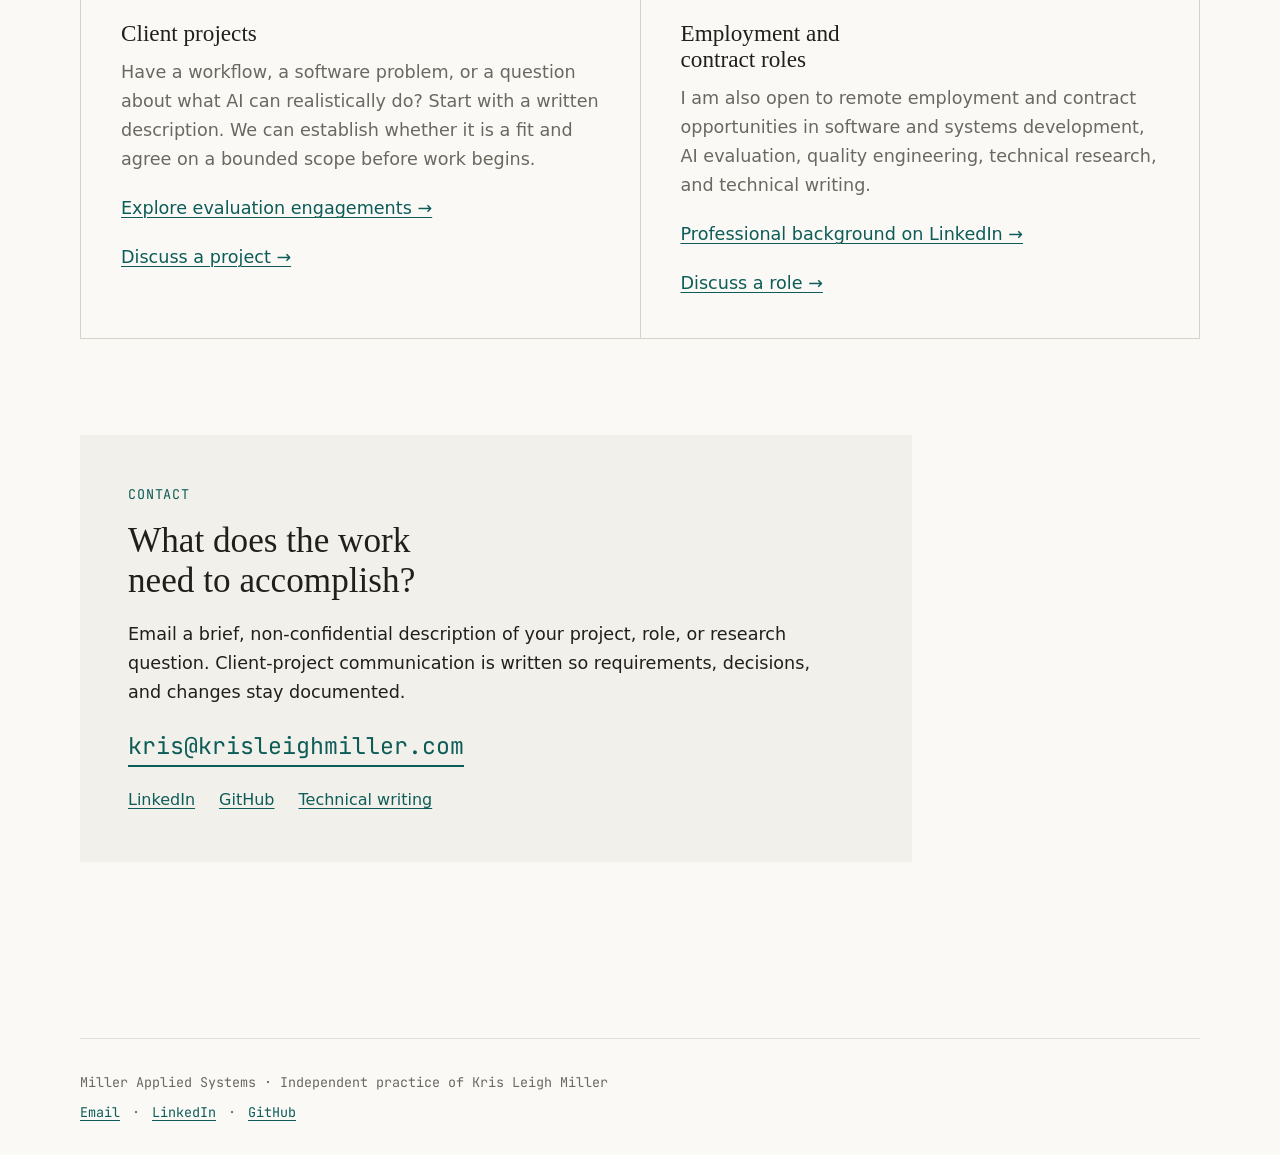
==== commit 6aa16919: "Make internal navigation work in local file previews" ====
--- a/index.html
+++ b/index.html
@@ -27,13 +27,13 @@
 
 <script type="application/ld+json">{"@context": "https://schema.org", "@type": "ProfessionalService", "name": "Miller Applied Systems", "url": "https://millerappliedsystems.com/", "description": "Miller Applied Systems builds software, evaluates AI models and agents, and investigates where the technology is useful and where it fails.", "founder": {"@type": "Person", "name": "Kris Leigh Miller"}, "email": "kris@krisleighmiller.com"}</script>
 </head>
-<body><a class="skip-link" href="#main">Skip to content</a><div class="container"><header class="site-header"><a class="site-brand" href="/" aria-label="Miller Applied Systems, home"><span class="site-name">Miller Applied Systems</span><span class="site-role">Software development · AI evaluation</span></a><nav class="site-nav" aria-label="Primary navigation"><a href="/#work">Work</a><a href="/#capabilities">Capabilities</a><a href="/#writing">Writing</a><a href="/about.html">About</a><a href="/#contact">Contact</a></nav></header><main id="main"><section class="hero"><p class="eyebrow">Independent software development and AI evaluation</p><h1 class="business-heading">Miller Applied Systems</h1><p class="business-tagline">Translating rough specs into hardened reality: Linux systems, agent sandboxing, and applied AI architecture.</p><p class="lede">Miller Applied Systems builds software and investigates where AI belongs in the work. I design systems, integrate models and tools, and test the result against the actual requirement. When the technology costs more effort than it saves, or cannot do the job reliably, that belongs in the answer.</p><p class="hero-byline">I’m Kris Leigh Miller, the computer scientist behind Miller Applied Systems.</p><div class="actions"><a class="button" href="#work">Explore the work</a><a class="text-link" href="#ways-to-work">Projects and employment opportunities →</a></div></section>
+<body><a class="skip-link" href="#main">Skip to content</a><div class="container"><header class="site-header"><a class="site-brand" href="index.html" aria-label="Miller Applied Systems, home"><span class="site-name">Miller Applied Systems</span><span class="site-role">Software development · AI evaluation</span></a><nav class="site-nav" aria-label="Primary navigation"><a href="index.html#work">Work</a><a href="index.html#capabilities">Capabilities</a><a href="index.html#writing">Writing</a><a href="about.html">About</a><a href="index.html#contact">Contact</a></nav></header><main id="main"><section class="hero"><p class="eyebrow">Independent software development and AI evaluation</p><h1 class="business-heading">Miller Applied Systems</h1><p class="business-tagline">Translating rough specs into hardened reality: Linux systems, agent sandboxing, and applied AI architecture.</p><p class="lede">Miller Applied Systems builds software and investigates where AI belongs in the work. I design systems, integrate models and tools, and test the result against the actual requirement. When the technology costs more effort than it saves, or cannot do the job reliably, that belongs in the answer.</p><p class="hero-byline">I’m Kris Leigh Miller, the computer scientist behind Miller Applied Systems.</p><div class="actions"><a class="button" href="#work">Explore the work</a><a class="text-link" href="#ways-to-work">Projects and employment opportunities →</a></div></section>
 <section id="capabilities" aria-labelledby="capabilities-heading"><p class="section-label">Capabilities</p><h2 id="capabilities-heading">Engineering and evaluation, together</h2><p class="section-intro">Knowing how to use AI includes knowing when to change the approach, keep a person in the loop, or leave AI out of the solution.</p><div class="card-grid capability-grid">
 <article class="card"><p class="card-index">01</p><h3>Software and systems development</h3><p>Desktop applications, production workflows, reusable assets, and tool integrations. Requirements and architecture carried through implementation, debugging, and usable workflows.</p></article>
 <article class="card"><p class="card-index">02</p><h3>Model and agent evaluation</h3><p>Controlled tasks, explicit acceptance criteria, comparative trials, and failure analysis. I investigate what a model can do, how much intervention it needs, and whether its completion claims survive inspection.</p></article>
 <article class="card"><p class="card-index">03</p><h3>Retrieval and knowledge systems</h3><p>Semantic search, conversation archives, durable records, and cross-device continuity. Feasibility matters, but so do retrieval quality, resource cost, and whether the information solves the intended problem.</p></article>
 <article class="card"><p class="card-index">04</p><h3>Technical investigation and writing</h3><p>Source inspection, tool comparison, integration diagnosis, and clear explanations of findings. I separate observed behavior from assumptions and give limitations the same attention as successful results.</p></article></div></section>
-<section aria-labelledby="tools-heading"><p class="section-label">Hands-on tool experience</p><h2 id="tools-heading">Extensive work across AI development environments</h2><p>I have extensive hands-on experience with <strong>Claude, Codex, Cursor, Devin, Antigravity, OpenCode, and Hermes</strong>, spanning software development, debugging, systems integration, and model and agent evaluation.</p><p><a href="/about.html">More about the practice and my background →</a></p></section><section id="work" aria-labelledby="work-heading"><p class="section-label">Selected work</p><h2 id="work-heading">Systems built. Assumptions tested.</h2><div class="project-list"><article class="project-card"><div><p class="project-type">Linux development tooling</p><h3><a href="https://github.com/krisleighmiller/link-doctor">Link Doctor</a></h3><p>A Python CLI that diagnoses GNU static-archive link-order failures, identifies missed archive-member extraction, and proposes constrained repairs. Optional verification checks the proposed command with the native linker without overwriting the existing output.</p></div><p class="project-status">Public source · Available on PyPI</p></article><article class="project-card"><div><p class="project-type">Local media analysis tooling</p><h3><a href="https://github.com/krisleighmiller/clip-sleuth">Clip Sleuth</a></h3><p>A Python CLI and Tk desktop application that finds a likely source and timestamp for a clip in a local video library. Uses NumPy, FFmpeg and ffprobe, with visual evidence, explicit uncertainty, resumable batch processing, and offline reports.</p></div><p class="project-status">Public source · Linux preview download</p></article><article class="project-card"><div><p class="project-type">Published methods and results</p><h3><a href="https://github.com/krisleighmiller/kris-ai-evaluation-portfolio">AI evaluation studies</a></h3><p>Media conformance, software-performance measurement, clip provenance, professional-report review, and agent engineering behavior. Published tasks and records connect conclusions to the outputs and checks behind them.</p></div><p class="project-status">Public evaluation portfolio</p></article><article class="project-card"><div><p class="project-type">Feasibility and usefulness investigation</p><h3><a href="/work/semantic-retrieval.html">Semantic retrieval without a GPU</a></h3><p>A large-scale Project Gutenberg retrieval experiment: could it run without a GPU, what would it cost in time and storage, and would the results actually help? The index ran. The intended semantic use case did not hold up.</p></div><p class="project-status">Chroma · CPU-only experiment</p></article><article class="project-card"><div><p class="project-type">Knowledge systems and workflow integration</p><h3><a href="/work/continuity.html">Cross-agent continuity</a></h3><p>A working system joining conversation search, durable Markdown records, retrieval, synchronization, and scheduled reporting. Separate development experiments test whether coding agents can reliably extend that foundation.</p></div><p class="project-status">Personal system in daily use</p></article><article class="project-card"><div><p class="project-type">Desktop audio application</p><h3><a href="/work/voice-profile-studio.html">Voice Profile Studio</a></h3><p>A Tauri, Rust, and TypeScript application for recording reference voices, previewing Atlas Cloud voices, and saving approved audio with character-linked metadata.</p></div><p class="project-status">Original standalone application</p></article><article class="project-card"><div><p class="project-type">Generative media production</p><h3><a href="/work/studio.html">Studio</a></h3><p>An Electron, TypeScript, and Rust production suite connecting character development, scripting, scene planning, image and voice generation, and final assembly. Designed around reusable character identity, voice, and narrative continuity across projects.</p></div><p class="project-status">Private source · Under development</p></article></div></section>
+<section aria-labelledby="tools-heading"><p class="section-label">Hands-on tool experience</p><h2 id="tools-heading">Extensive work across AI development environments</h2><p>I have extensive hands-on experience with <strong>Claude, Codex, Cursor, Devin, Antigravity, OpenCode, and Hermes</strong>, spanning software development, debugging, systems integration, and model and agent evaluation.</p><p><a href="about.html">More about the practice and my background →</a></p></section><section id="work" aria-labelledby="work-heading"><p class="section-label">Selected work</p><h2 id="work-heading">Systems built. Assumptions tested.</h2><div class="project-list"><article class="project-card"><div><p class="project-type">Linux development tooling</p><h3><a href="https://github.com/krisleighmiller/link-doctor">Link Doctor</a></h3><p>A Python CLI that diagnoses GNU static-archive link-order failures, identifies missed archive-member extraction, and proposes constrained repairs. Optional verification checks the proposed command with the native linker without overwriting the existing output.</p></div><p class="project-status">Public source · Available on PyPI</p></article><article class="project-card"><div><p class="project-type">Local media analysis tooling</p><h3><a href="https://github.com/krisleighmiller/clip-sleuth">Clip Sleuth</a></h3><p>A Python CLI and Tk desktop application that finds a likely source and timestamp for a clip in a local video library. Uses NumPy, FFmpeg and ffprobe, with visual evidence, explicit uncertainty, resumable batch processing, and offline reports.</p></div><p class="project-status">Public source · Linux preview download</p></article><article class="project-card"><div><p class="project-type">Published methods and results</p><h3><a href="https://github.com/krisleighmiller/kris-ai-evaluation-portfolio">AI evaluation studies</a></h3><p>Media conformance, software-performance measurement, clip provenance, professional-report review, and agent engineering behavior. Published tasks and records connect conclusions to the outputs and checks behind them.</p></div><p class="project-status">Public evaluation portfolio</p></article><article class="project-card"><div><p class="project-type">Feasibility and usefulness investigation</p><h3><a href="work/semantic-retrieval.html">Semantic retrieval without a GPU</a></h3><p>A large-scale Project Gutenberg retrieval experiment: could it run without a GPU, what would it cost in time and storage, and would the results actually help? The index ran. The intended semantic use case did not hold up.</p></div><p class="project-status">Chroma · CPU-only experiment</p></article><article class="project-card"><div><p class="project-type">Knowledge systems and workflow integration</p><h3><a href="work/continuity.html">Cross-agent continuity</a></h3><p>A working system joining conversation search, durable Markdown records, retrieval, synchronization, and scheduled reporting. Separate development experiments test whether coding agents can reliably extend that foundation.</p></div><p class="project-status">Personal system in daily use</p></article><article class="project-card"><div><p class="project-type">Desktop audio application</p><h3><a href="work/voice-profile-studio.html">Voice Profile Studio</a></h3><p>A Tauri, Rust, and TypeScript application for recording reference voices, previewing Atlas Cloud voices, and saving approved audio with character-linked metadata.</p></div><p class="project-status">Original standalone application</p></article><article class="project-card"><div><p class="project-type">Generative media production</p><h3><a href="work/studio.html">Studio</a></h3><p>An Electron, TypeScript, and Rust production suite connecting character development, scripting, scene planning, image and voice generation, and final assembly. Designed around reusable character identity, voice, and narrative continuity across projects.</p></div><p class="project-status">Private source · Under development</p></article></div></section>
 <section id="writing" aria-labelledby="writing-heading">
         <p class="section-label">Selected writing</p>
         <h2 id="writing-heading">Technical evidence, explained plainly</h2>
@@ -56,6 +56,6 @@
 
         </div>
       </section>
-<section id="ways-to-work" aria-labelledby="ways-heading"><p class="section-label">Work with Miller Applied Systems</p><h2 id="ways-heading">Bring the problem, not a sales pitch for AI</h2><div class="card-grid two-column"><article class="card"><h3>Client projects</h3><p>Have a workflow, a software problem, or a question about what AI can realistically do? Start with a written description. We can establish whether it is a fit and agree on a bounded scope before work begins.</p><p><a href="/evaluation-services.html">Explore evaluation engagements →</a></p><p><a href="mailto:kris@krisleighmiller.com">Discuss a project →</a></p></article><article class="card"><h3>Employment and contract roles</h3><p>I am also open to remote employment and contract opportunities in software and systems development, AI evaluation, quality engineering, technical research, and technical writing.</p><p><a href="https://www.linkedin.com/in/krisleighmiller/">Professional background on LinkedIn →</a></p><p><a href="mailto:kris@krisleighmiller.com">Discuss a role →</a></p></article></div></section>
+<section id="ways-to-work" aria-labelledby="ways-heading"><p class="section-label">Work with Miller Applied Systems</p><h2 id="ways-heading">Bring the problem, not a sales pitch for AI</h2><div class="card-grid two-column"><article class="card"><h3>Client projects</h3><p>Have a workflow, a software problem, or a question about what AI can realistically do? Start with a written description. We can establish whether it is a fit and agree on a bounded scope before work begins.</p><p><a href="evaluation-services.html">Explore evaluation engagements →</a></p><p><a href="mailto:kris@krisleighmiller.com">Discuss a project →</a></p></article><article class="card"><h3>Employment and contract roles</h3><p>I am also open to remote employment and contract opportunities in software and systems development, AI evaluation, quality engineering, technical research, and technical writing.</p><p><a href="https://www.linkedin.com/in/krisleighmiller/">Professional background on LinkedIn →</a></p><p><a href="mailto:kris@krisleighmiller.com">Discuss a role →</a></p></article></div></section>
 <section id="contact" aria-labelledby="contact-heading" class="contact-section"><p class="section-label">Contact</p><h2 id="contact-heading">What does the work need to accomplish?</h2><p>Email a brief, non-confidential description of your project, role, or research question. Client-project communication is written so requirements, decisions, and changes stay documented.</p><p><a class="contact-email" href="mailto:kris@krisleighmiller.com">kris@krisleighmiller.com</a></p><div class="contact-links"><a href="https://www.linkedin.com/in/krisleighmiller/">LinkedIn</a><a href="https://github.com/krisleighmiller">GitHub</a><a href="https://medium.com/@krisleighmiller">Technical writing</a></div></section></main><footer class="site-footer"><p>Miller Applied Systems · Independent practice of Kris Leigh Miller</p><p class="footer-links"><a href="mailto:kris@krisleighmiller.com">Email</a><span aria-hidden="true">·</span><a href="https://www.linkedin.com/in/krisleighmiller/">LinkedIn</a><span aria-hidden="true">·</span><a href="https://github.com/krisleighmiller">GitHub</a></p></footer></div></body>
 </html>
--- a/assets/css/style.css
+++ b/assets/css/style.css
@@ -37,7 +37,7 @@
   --space-24: 6rem;
 
   --font-display: 'Boska', 'Iowan Old Style', Georgia, serif;
-  --font-body: 'Satoshi', 'Helvetica Neue', Arial, sans-serif;
+  --font-body: system-ui, -apple-system, BlinkMacSystemFont, 'Segoe UI', Arial, sans-serif;
   --font-mono: 'JetBrains Mono', 'SFMono-Regular', Menlo, monospace;
   --transition-interactive: 180ms cubic-bezier(0.16, 1, 0.3, 1);
 }
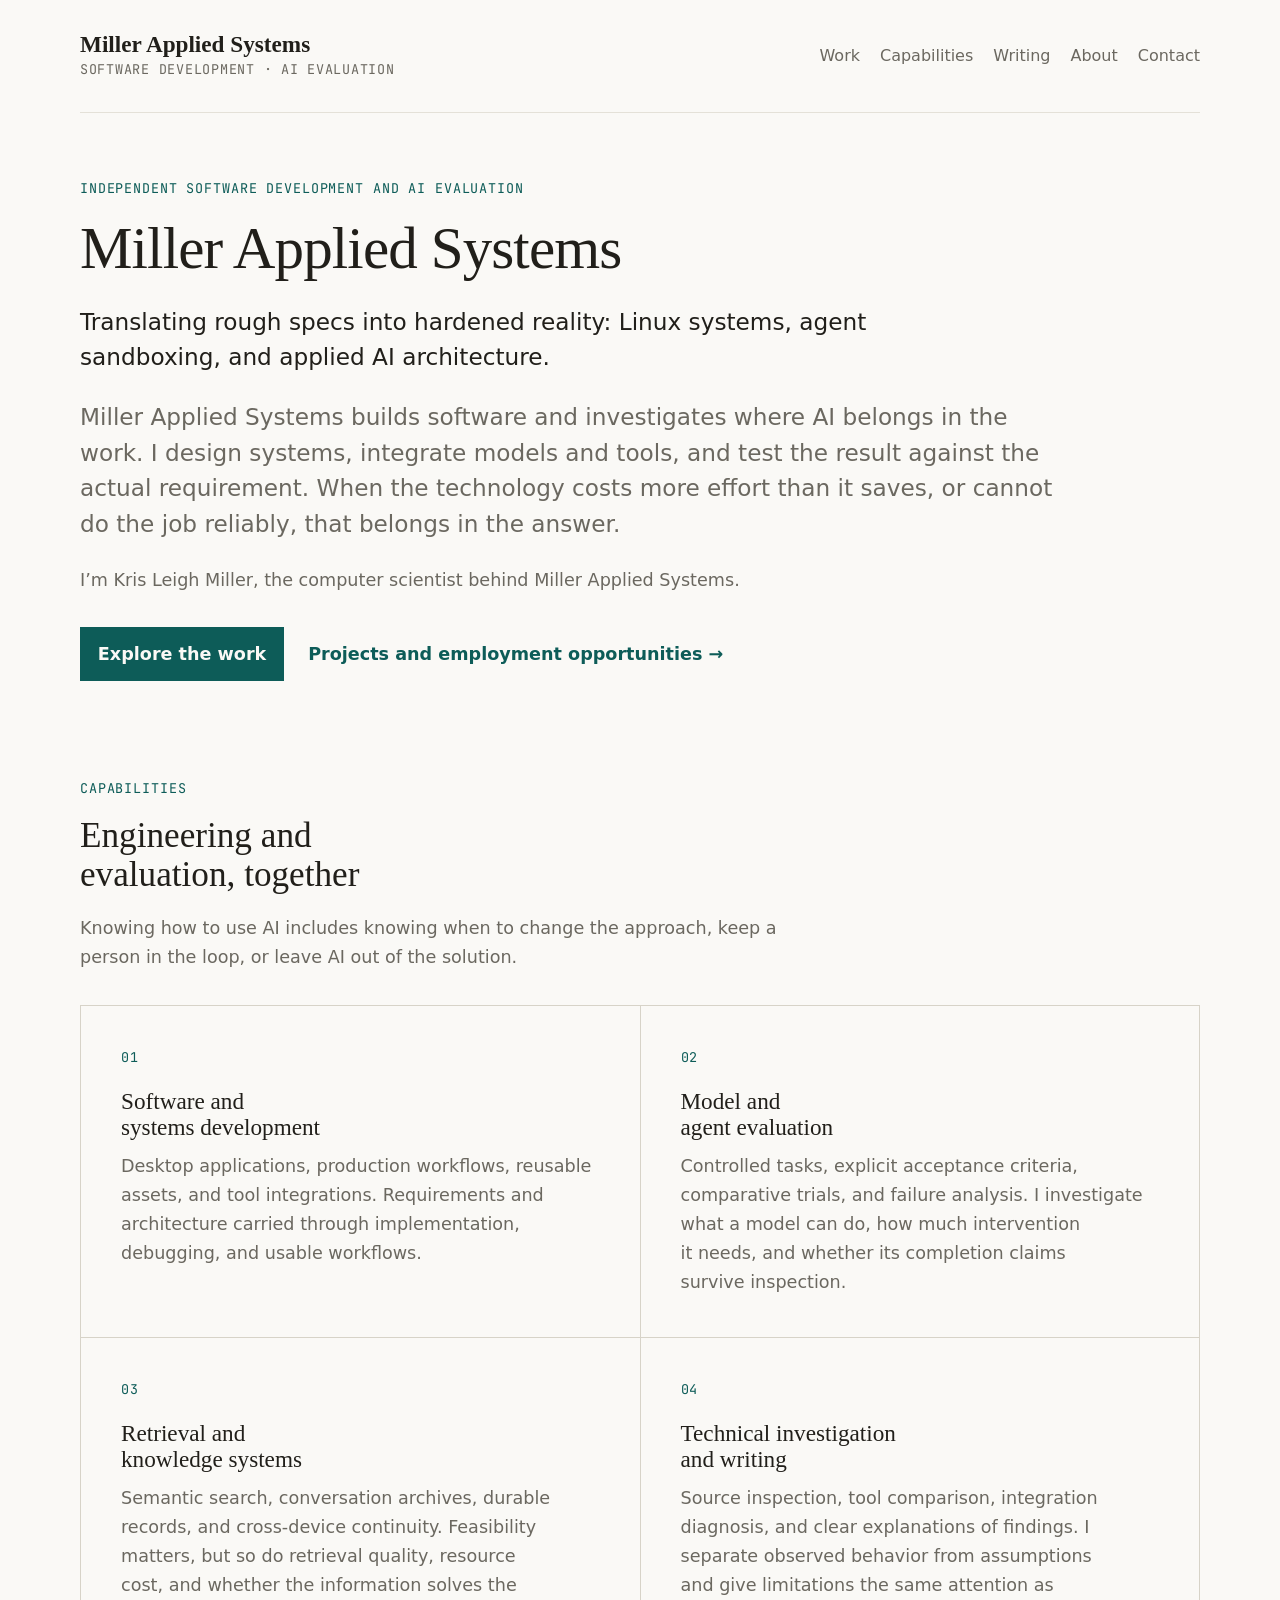
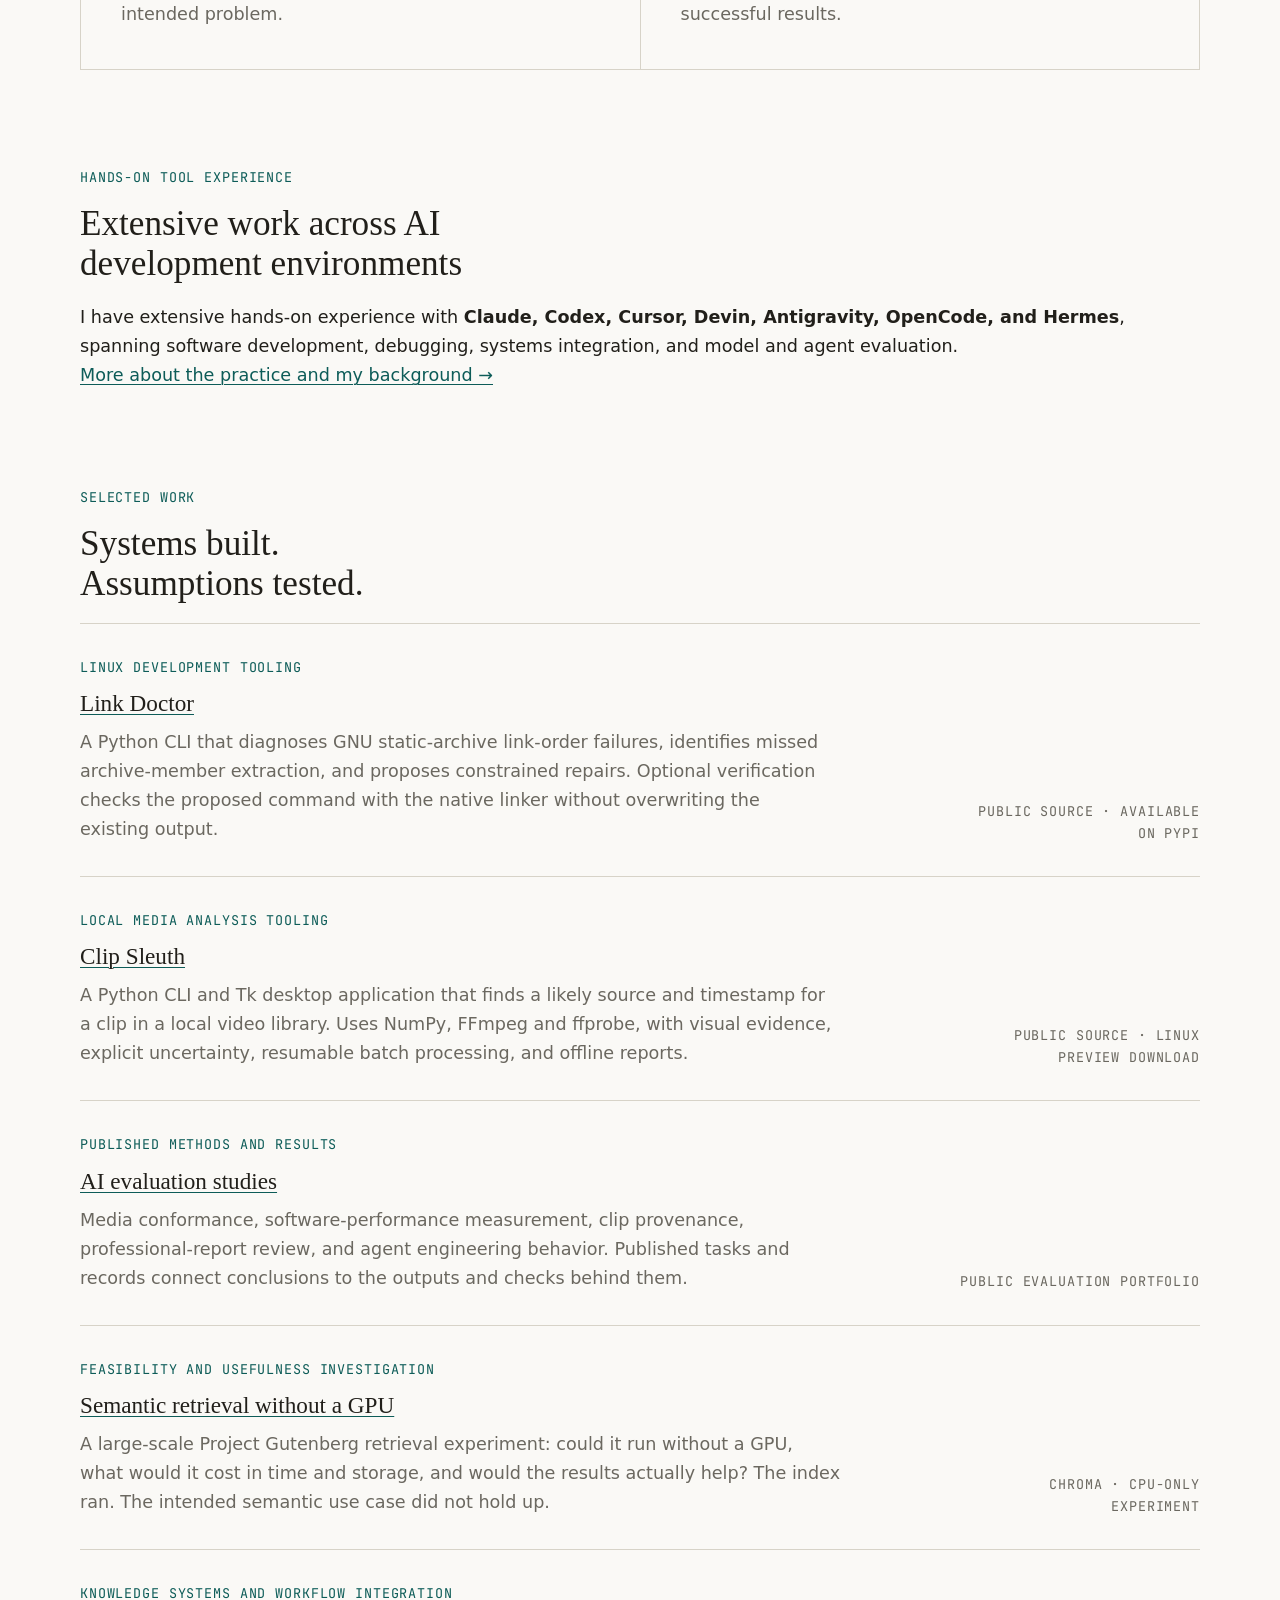
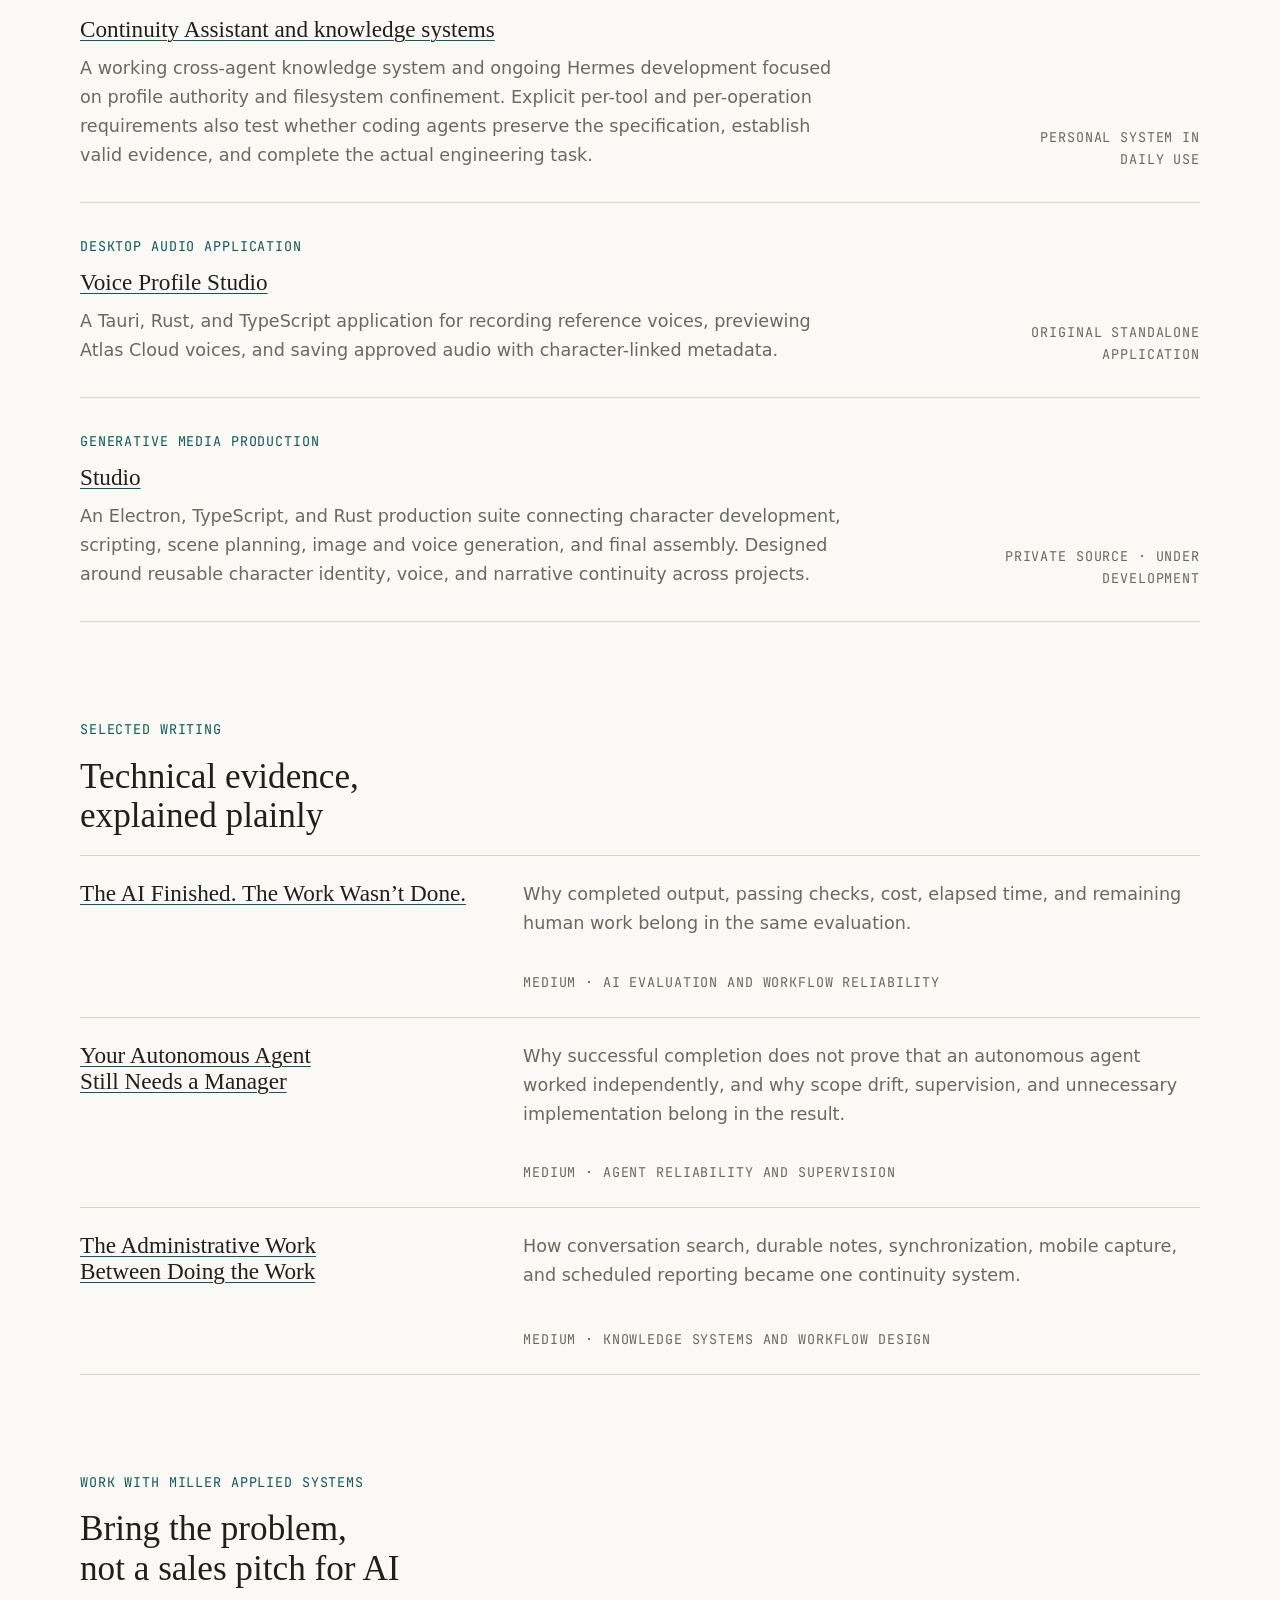
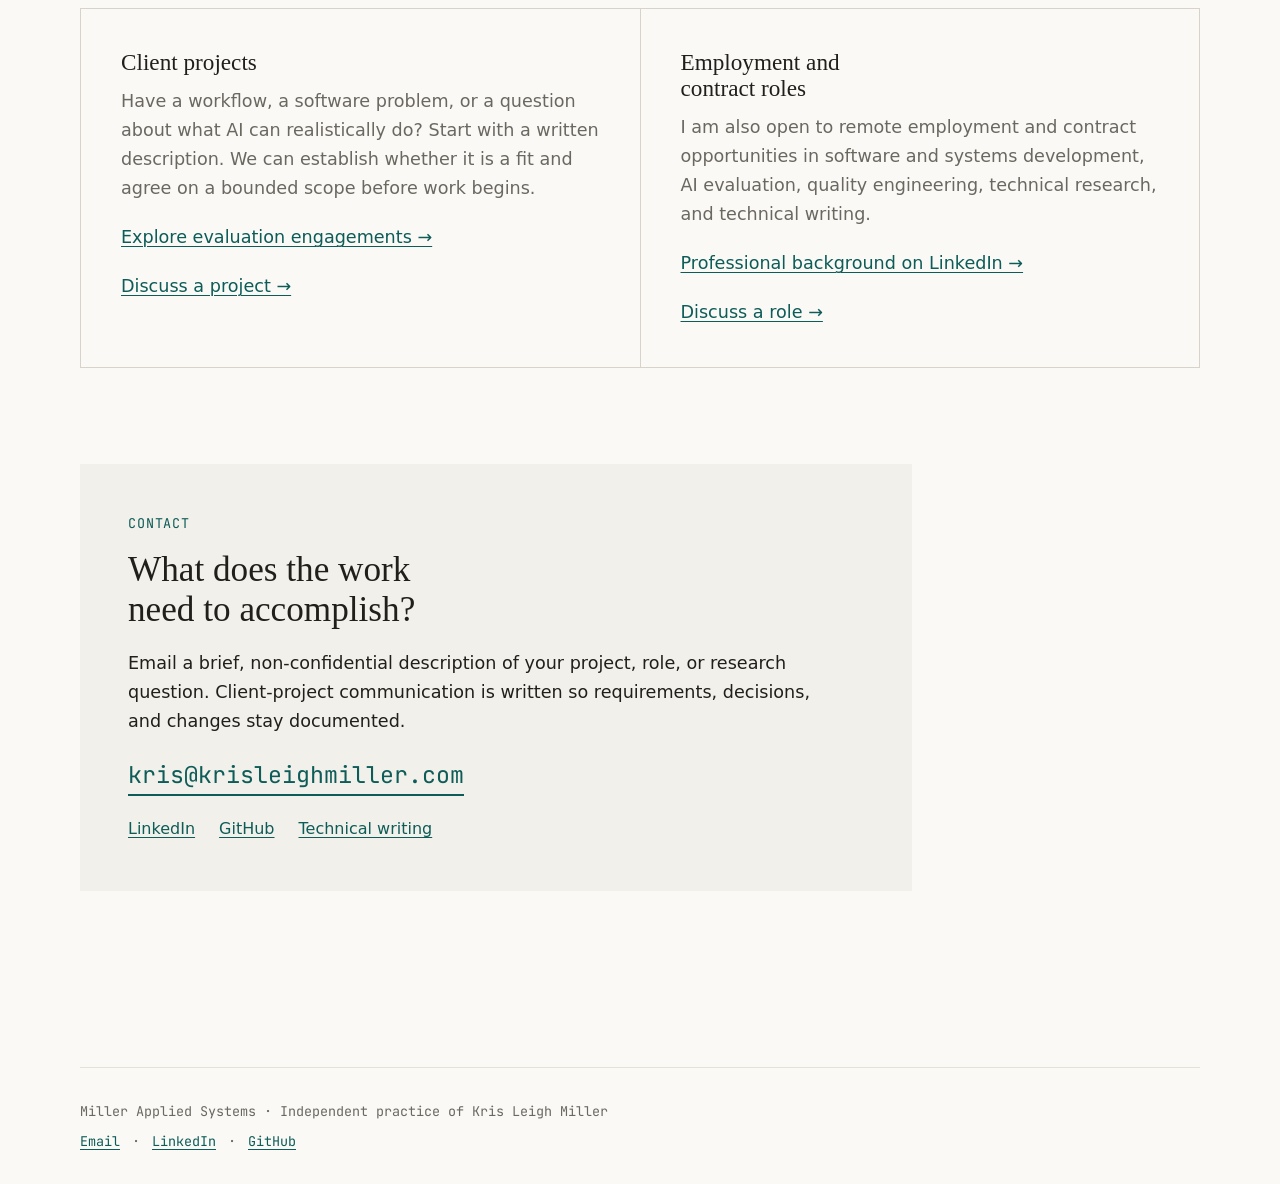
==== commit c92739d6: "Describe Continuity Assistant confinement and agent evaluation work" ====
--- a/index.html
+++ b/index.html
@@ -33,7 +33,7 @@
 <article class="card"><p class="card-index">02</p><h3>Model and agent evaluation</h3><p>Controlled tasks, explicit acceptance criteria, comparative trials, and failure analysis. I investigate what a model can do, how much intervention it needs, and whether its completion claims survive inspection.</p></article>
 <article class="card"><p class="card-index">03</p><h3>Retrieval and knowledge systems</h3><p>Semantic search, conversation archives, durable records, and cross-device continuity. Feasibility matters, but so do retrieval quality, resource cost, and whether the information solves the intended problem.</p></article>
 <article class="card"><p class="card-index">04</p><h3>Technical investigation and writing</h3><p>Source inspection, tool comparison, integration diagnosis, and clear explanations of findings. I separate observed behavior from assumptions and give limitations the same attention as successful results.</p></article></div></section>
-<section aria-labelledby="tools-heading"><p class="section-label">Hands-on tool experience</p><h2 id="tools-heading">Extensive work across AI development environments</h2><p>I have extensive hands-on experience with <strong>Claude, Codex, Cursor, Devin, Antigravity, OpenCode, and Hermes</strong>, spanning software development, debugging, systems integration, and model and agent evaluation.</p><p><a href="about.html">More about the practice and my background →</a></p></section><section id="work" aria-labelledby="work-heading"><p class="section-label">Selected work</p><h2 id="work-heading">Systems built. Assumptions tested.</h2><div class="project-list"><article class="project-card"><div><p class="project-type">Linux development tooling</p><h3><a href="https://github.com/krisleighmiller/link-doctor">Link Doctor</a></h3><p>A Python CLI that diagnoses GNU static-archive link-order failures, identifies missed archive-member extraction, and proposes constrained repairs. Optional verification checks the proposed command with the native linker without overwriting the existing output.</p></div><p class="project-status">Public source · Available on PyPI</p></article><article class="project-card"><div><p class="project-type">Local media analysis tooling</p><h3><a href="https://github.com/krisleighmiller/clip-sleuth">Clip Sleuth</a></h3><p>A Python CLI and Tk desktop application that finds a likely source and timestamp for a clip in a local video library. Uses NumPy, FFmpeg and ffprobe, with visual evidence, explicit uncertainty, resumable batch processing, and offline reports.</p></div><p class="project-status">Public source · Linux preview download</p></article><article class="project-card"><div><p class="project-type">Published methods and results</p><h3><a href="https://github.com/krisleighmiller/kris-ai-evaluation-portfolio">AI evaluation studies</a></h3><p>Media conformance, software-performance measurement, clip provenance, professional-report review, and agent engineering behavior. Published tasks and records connect conclusions to the outputs and checks behind them.</p></div><p class="project-status">Public evaluation portfolio</p></article><article class="project-card"><div><p class="project-type">Feasibility and usefulness investigation</p><h3><a href="work/semantic-retrieval.html">Semantic retrieval without a GPU</a></h3><p>A large-scale Project Gutenberg retrieval experiment: could it run without a GPU, what would it cost in time and storage, and would the results actually help? The index ran. The intended semantic use case did not hold up.</p></div><p class="project-status">Chroma · CPU-only experiment</p></article><article class="project-card"><div><p class="project-type">Knowledge systems and workflow integration</p><h3><a href="work/continuity.html">Cross-agent continuity</a></h3><p>A working system joining conversation search, durable Markdown records, retrieval, synchronization, and scheduled reporting. Separate development experiments test whether coding agents can reliably extend that foundation.</p></div><p class="project-status">Personal system in daily use</p></article><article class="project-card"><div><p class="project-type">Desktop audio application</p><h3><a href="work/voice-profile-studio.html">Voice Profile Studio</a></h3><p>A Tauri, Rust, and TypeScript application for recording reference voices, previewing Atlas Cloud voices, and saving approved audio with character-linked metadata.</p></div><p class="project-status">Original standalone application</p></article><article class="project-card"><div><p class="project-type">Generative media production</p><h3><a href="work/studio.html">Studio</a></h3><p>An Electron, TypeScript, and Rust production suite connecting character development, scripting, scene planning, image and voice generation, and final assembly. Designed around reusable character identity, voice, and narrative continuity across projects.</p></div><p class="project-status">Private source · Under development</p></article></div></section>
+<section aria-labelledby="tools-heading"><p class="section-label">Hands-on tool experience</p><h2 id="tools-heading">Extensive work across AI development environments</h2><p>I have extensive hands-on experience with <strong>Claude, Codex, Cursor, Devin, Antigravity, OpenCode, and Hermes</strong>, spanning software development, debugging, systems integration, and model and agent evaluation.</p><p><a href="about.html">More about the practice and my background →</a></p></section><section id="work" aria-labelledby="work-heading"><p class="section-label">Selected work</p><h2 id="work-heading">Systems built. Assumptions tested.</h2><div class="project-list"><article class="project-card"><div><p class="project-type">Linux development tooling</p><h3><a href="https://github.com/krisleighmiller/link-doctor">Link Doctor</a></h3><p>A Python CLI that diagnoses GNU static-archive link-order failures, identifies missed archive-member extraction, and proposes constrained repairs. Optional verification checks the proposed command with the native linker without overwriting the existing output.</p></div><p class="project-status">Public source · Available on PyPI</p></article><article class="project-card"><div><p class="project-type">Local media analysis tooling</p><h3><a href="https://github.com/krisleighmiller/clip-sleuth">Clip Sleuth</a></h3><p>A Python CLI and Tk desktop application that finds a likely source and timestamp for a clip in a local video library. Uses NumPy, FFmpeg and ffprobe, with visual evidence, explicit uncertainty, resumable batch processing, and offline reports.</p></div><p class="project-status">Public source · Linux preview download</p></article><article class="project-card"><div><p class="project-type">Published methods and results</p><h3><a href="https://github.com/krisleighmiller/kris-ai-evaluation-portfolio">AI evaluation studies</a></h3><p>Media conformance, software-performance measurement, clip provenance, professional-report review, and agent engineering behavior. Published tasks and records connect conclusions to the outputs and checks behind them.</p></div><p class="project-status">Public evaluation portfolio</p></article><article class="project-card"><div><p class="project-type">Feasibility and usefulness investigation</p><h3><a href="work/semantic-retrieval.html">Semantic retrieval without a GPU</a></h3><p>A large-scale Project Gutenberg retrieval experiment: could it run without a GPU, what would it cost in time and storage, and would the results actually help? The index ran. The intended semantic use case did not hold up.</p></div><p class="project-status">Chroma · CPU-only experiment</p></article><article class="project-card"><div><p class="project-type">Knowledge systems and workflow integration</p><h3><a href="work/continuity.html">Continuity Assistant and knowledge systems</a></h3><p>A working cross-agent knowledge system and ongoing Hermes development focused on profile authority and filesystem confinement. Explicit per-tool and per-operation requirements also test whether coding agents preserve the specification, establish valid evidence, and complete the actual engineering task.</p></div><p class="project-status">Personal system in daily use</p></article><article class="project-card"><div><p class="project-type">Desktop audio application</p><h3><a href="work/voice-profile-studio.html">Voice Profile Studio</a></h3><p>A Tauri, Rust, and TypeScript application for recording reference voices, previewing Atlas Cloud voices, and saving approved audio with character-linked metadata.</p></div><p class="project-status">Original standalone application</p></article><article class="project-card"><div><p class="project-type">Generative media production</p><h3><a href="work/studio.html">Studio</a></h3><p>An Electron, TypeScript, and Rust production suite connecting character development, scripting, scene planning, image and voice generation, and final assembly. Designed around reusable character identity, voice, and narrative continuity across projects.</p></div><p class="project-status">Private source · Under development</p></article></div></section>
 <section id="writing" aria-labelledby="writing-heading">
         <p class="section-label">Selected writing</p>
         <h2 id="writing-heading">Technical evidence, explained plainly</h2>
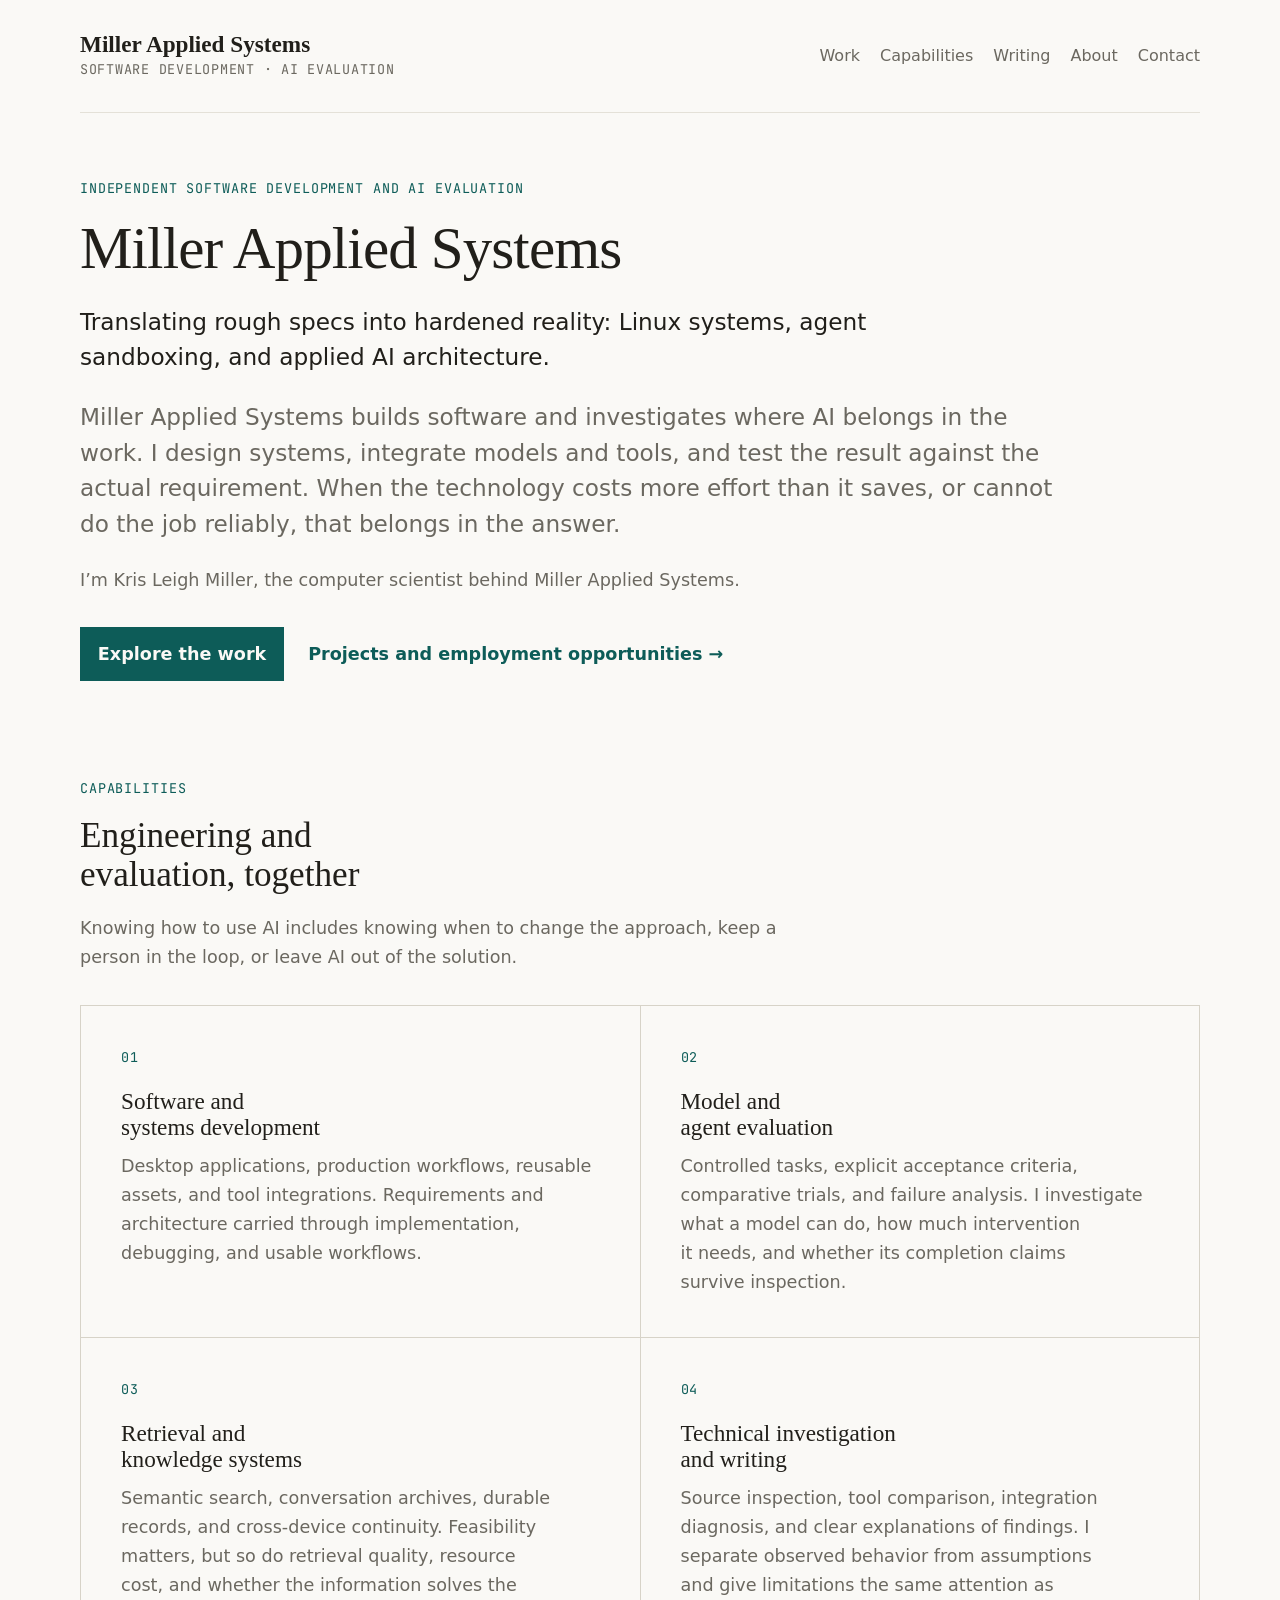
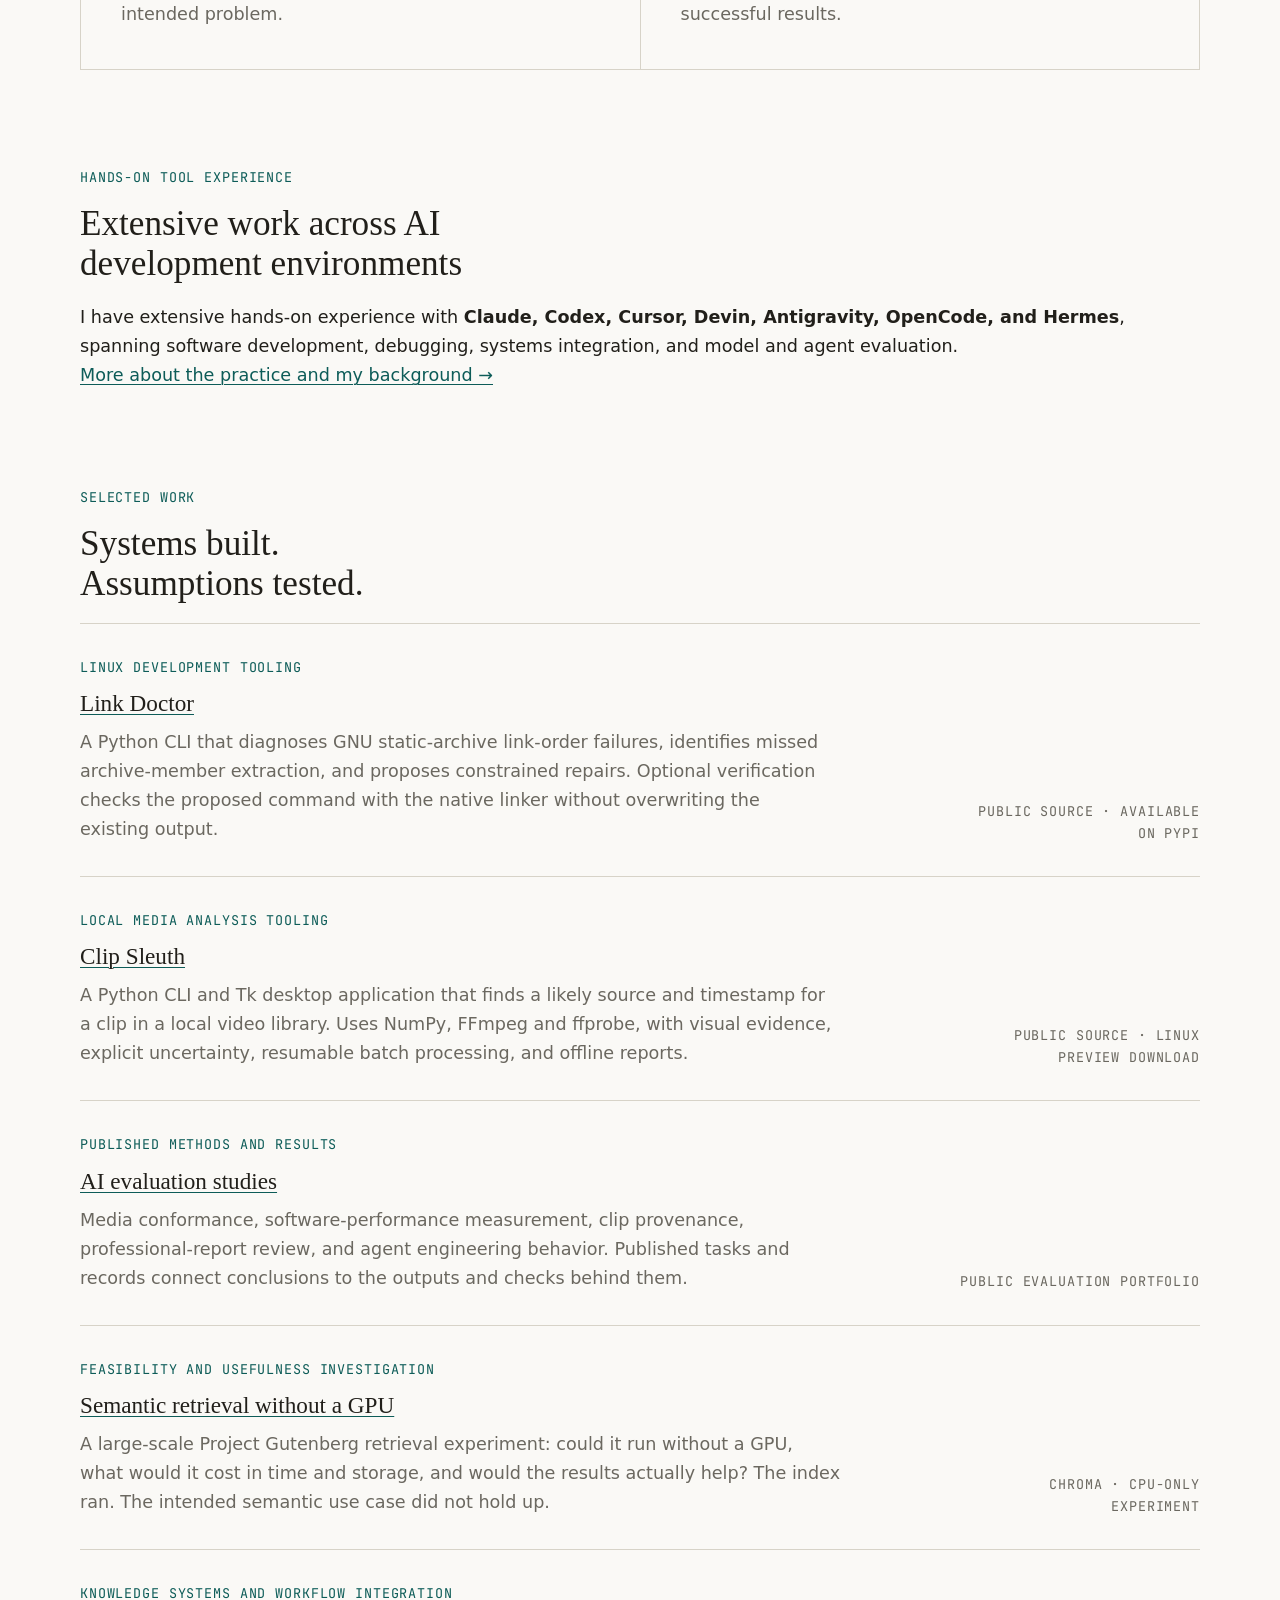
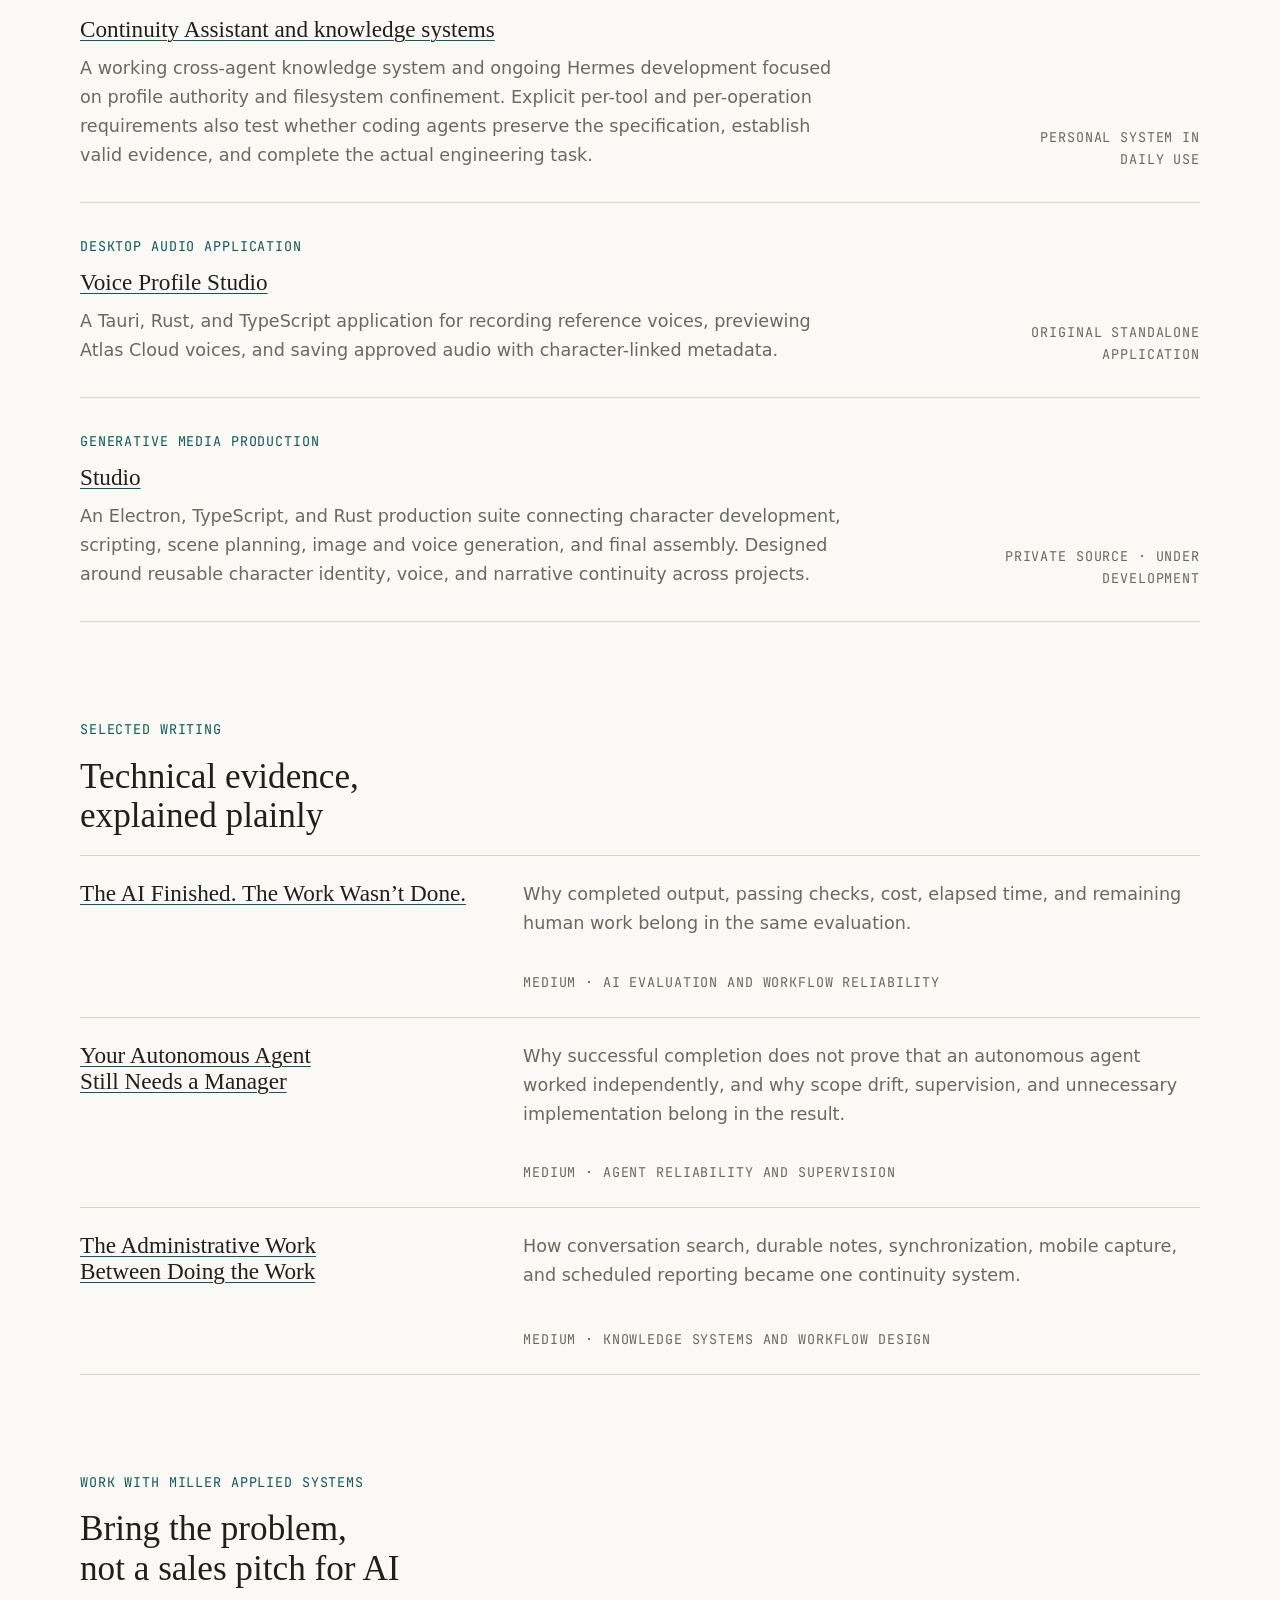
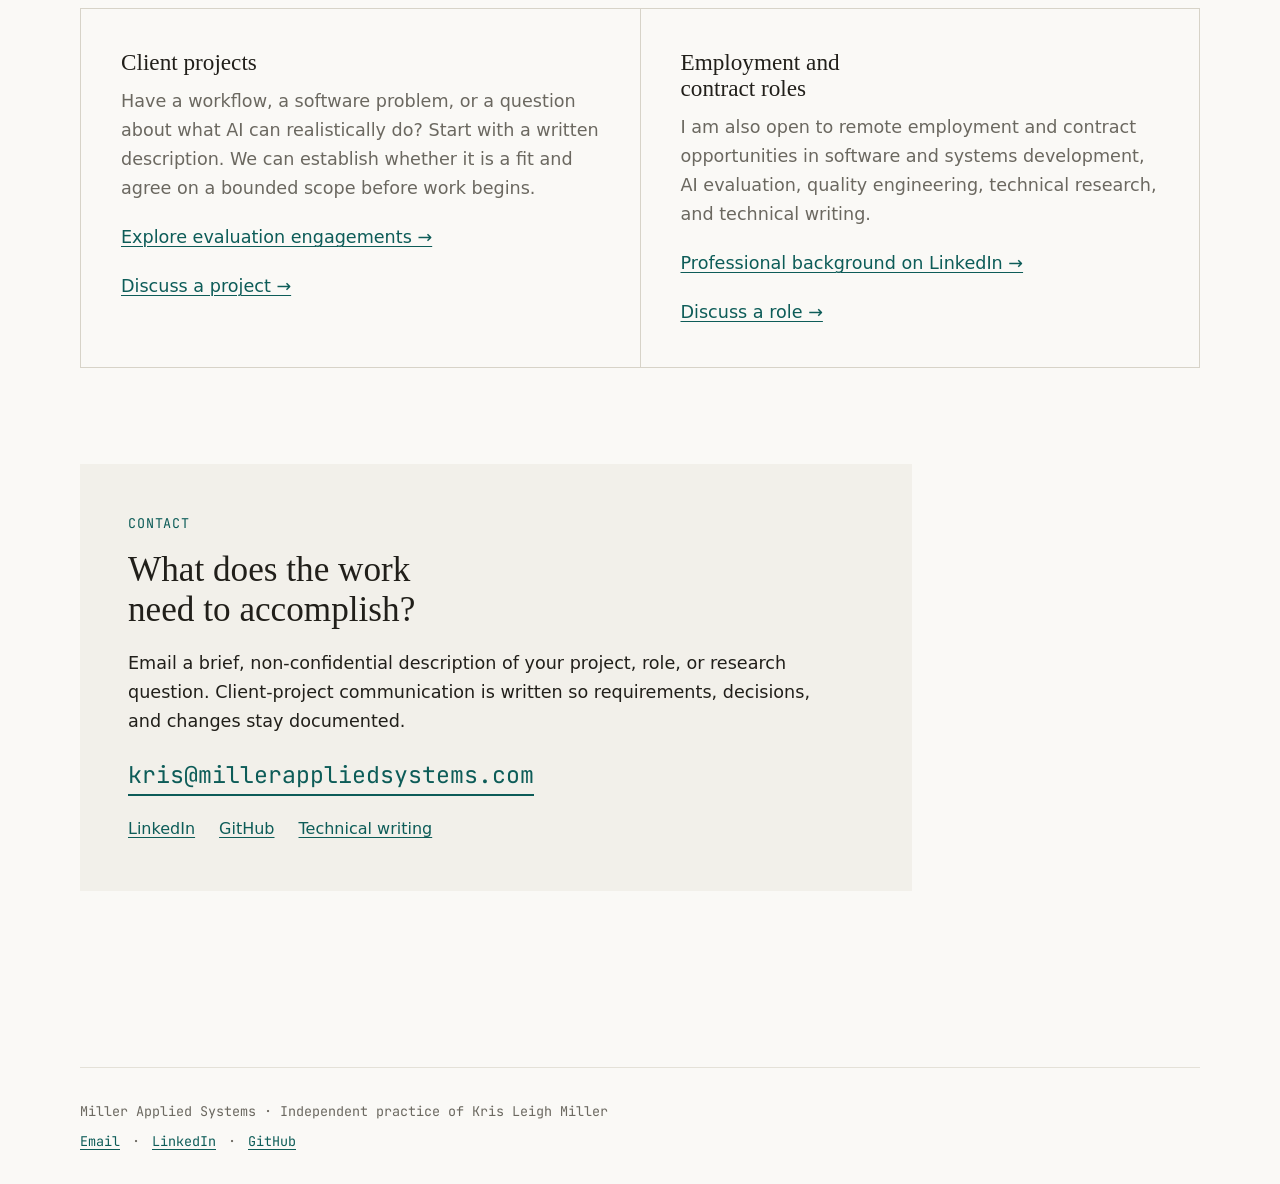
==== commit 58418222: "fix: update website contact email" ====
--- a/index.html
+++ b/index.html
@@ -25,7 +25,7 @@
   <link rel="stylesheet" href="assets/css/style.css">
 
 
-<script type="application/ld+json">{"@context": "https://schema.org", "@type": "ProfessionalService", "name": "Miller Applied Systems", "url": "https://millerappliedsystems.com/", "description": "Miller Applied Systems builds software, evaluates AI models and agents, and investigates where the technology is useful and where it fails.", "founder": {"@type": "Person", "name": "Kris Leigh Miller"}, "email": "kris@krisleighmiller.com"}</script>
+<script type="application/ld+json">{"@context": "https://schema.org", "@type": "ProfessionalService", "name": "Miller Applied Systems", "url": "https://millerappliedsystems.com/", "description": "Miller Applied Systems builds software, evaluates AI models and agents, and investigates where the technology is useful and where it fails.", "founder": {"@type": "Person", "name": "Kris Leigh Miller"}, "email": "kris@millerappliedsystems.com"}</script>
 </head>
 <body><a class="skip-link" href="#main">Skip to content</a><div class="container"><header class="site-header"><a class="site-brand" href="index.html" aria-label="Miller Applied Systems, home"><span class="site-name">Miller Applied Systems</span><span class="site-role">Software development · AI evaluation</span></a><nav class="site-nav" aria-label="Primary navigation"><a href="index.html#work">Work</a><a href="index.html#capabilities">Capabilities</a><a href="index.html#writing">Writing</a><a href="about.html">About</a><a href="index.html#contact">Contact</a></nav></header><main id="main"><section class="hero"><p class="eyebrow">Independent software development and AI evaluation</p><h1 class="business-heading">Miller Applied Systems</h1><p class="business-tagline">Translating rough specs into hardened reality: Linux systems, agent sandboxing, and applied AI architecture.</p><p class="lede">Miller Applied Systems builds software and investigates where AI belongs in the work. I design systems, integrate models and tools, and test the result against the actual requirement. When the technology costs more effort than it saves, or cannot do the job reliably, that belongs in the answer.</p><p class="hero-byline">I’m Kris Leigh Miller, the computer scientist behind Miller Applied Systems.</p><div class="actions"><a class="button" href="#work">Explore the work</a><a class="text-link" href="#ways-to-work">Projects and employment opportunities →</a></div></section>
 <section id="capabilities" aria-labelledby="capabilities-heading"><p class="section-label">Capabilities</p><h2 id="capabilities-heading">Engineering and evaluation, together</h2><p class="section-intro">Knowing how to use AI includes knowing when to change the approach, keep a person in the loop, or leave AI out of the solution.</p><div class="card-grid capability-grid">
@@ -56,6 +56,6 @@
 
         </div>
       </section>
-<section id="ways-to-work" aria-labelledby="ways-heading"><p class="section-label">Work with Miller Applied Systems</p><h2 id="ways-heading">Bring the problem, not a sales pitch for AI</h2><div class="card-grid two-column"><article class="card"><h3>Client projects</h3><p>Have a workflow, a software problem, or a question about what AI can realistically do? Start with a written description. We can establish whether it is a fit and agree on a bounded scope before work begins.</p><p><a href="evaluation-services.html">Explore evaluation engagements →</a></p><p><a href="mailto:kris@krisleighmiller.com">Discuss a project →</a></p></article><article class="card"><h3>Employment and contract roles</h3><p>I am also open to remote employment and contract opportunities in software and systems development, AI evaluation, quality engineering, technical research, and technical writing.</p><p><a href="https://www.linkedin.com/in/krisleighmiller/">Professional background on LinkedIn →</a></p><p><a href="mailto:kris@krisleighmiller.com">Discuss a role →</a></p></article></div></section>
-<section id="contact" aria-labelledby="contact-heading" class="contact-section"><p class="section-label">Contact</p><h2 id="contact-heading">What does the work need to accomplish?</h2><p>Email a brief, non-confidential description of your project, role, or research question. Client-project communication is written so requirements, decisions, and changes stay documented.</p><p><a class="contact-email" href="mailto:kris@krisleighmiller.com">kris@krisleighmiller.com</a></p><div class="contact-links"><a href="https://www.linkedin.com/in/krisleighmiller/">LinkedIn</a><a href="https://github.com/krisleighmiller">GitHub</a><a href="https://medium.com/@krisleighmiller">Technical writing</a></div></section></main><footer class="site-footer"><p>Miller Applied Systems · Independent practice of Kris Leigh Miller</p><p class="footer-links"><a href="mailto:kris@krisleighmiller.com">Email</a><span aria-hidden="true">·</span><a href="https://www.linkedin.com/in/krisleighmiller/">LinkedIn</a><span aria-hidden="true">·</span><a href="https://github.com/krisleighmiller">GitHub</a></p></footer></div></body>
+<section id="ways-to-work" aria-labelledby="ways-heading"><p class="section-label">Work with Miller Applied Systems</p><h2 id="ways-heading">Bring the problem, not a sales pitch for AI</h2><div class="card-grid two-column"><article class="card"><h3>Client projects</h3><p>Have a workflow, a software problem, or a question about what AI can realistically do? Start with a written description. We can establish whether it is a fit and agree on a bounded scope before work begins.</p><p><a href="evaluation-services.html">Explore evaluation engagements →</a></p><p><a href="mailto:kris@millerappliedsystems.com">Discuss a project →</a></p></article><article class="card"><h3>Employment and contract roles</h3><p>I am also open to remote employment and contract opportunities in software and systems development, AI evaluation, quality engineering, technical research, and technical writing.</p><p><a href="https://www.linkedin.com/in/krisleighmiller/">Professional background on LinkedIn →</a></p><p><a href="mailto:kris@millerappliedsystems.com">Discuss a role →</a></p></article></div></section>
+<section id="contact" aria-labelledby="contact-heading" class="contact-section"><p class="section-label">Contact</p><h2 id="contact-heading">What does the work need to accomplish?</h2><p>Email a brief, non-confidential description of your project, role, or research question. Client-project communication is written so requirements, decisions, and changes stay documented.</p><p><a class="contact-email" href="mailto:kris@millerappliedsystems.com">kris@millerappliedsystems.com</a></p><div class="contact-links"><a href="https://www.linkedin.com/in/krisleighmiller/">LinkedIn</a><a href="https://github.com/krisleighmiller">GitHub</a><a href="https://medium.com/@krisleighmiller">Technical writing</a></div></section></main><footer class="site-footer"><p>Miller Applied Systems · Independent practice of Kris Leigh Miller</p><p class="footer-links"><a href="mailto:kris@millerappliedsystems.com">Email</a><span aria-hidden="true">·</span><a href="https://www.linkedin.com/in/krisleighmiller/">LinkedIn</a><span aria-hidden="true">·</span><a href="https://github.com/krisleighmiller">GitHub</a></p></footer></div></body>
 </html>
